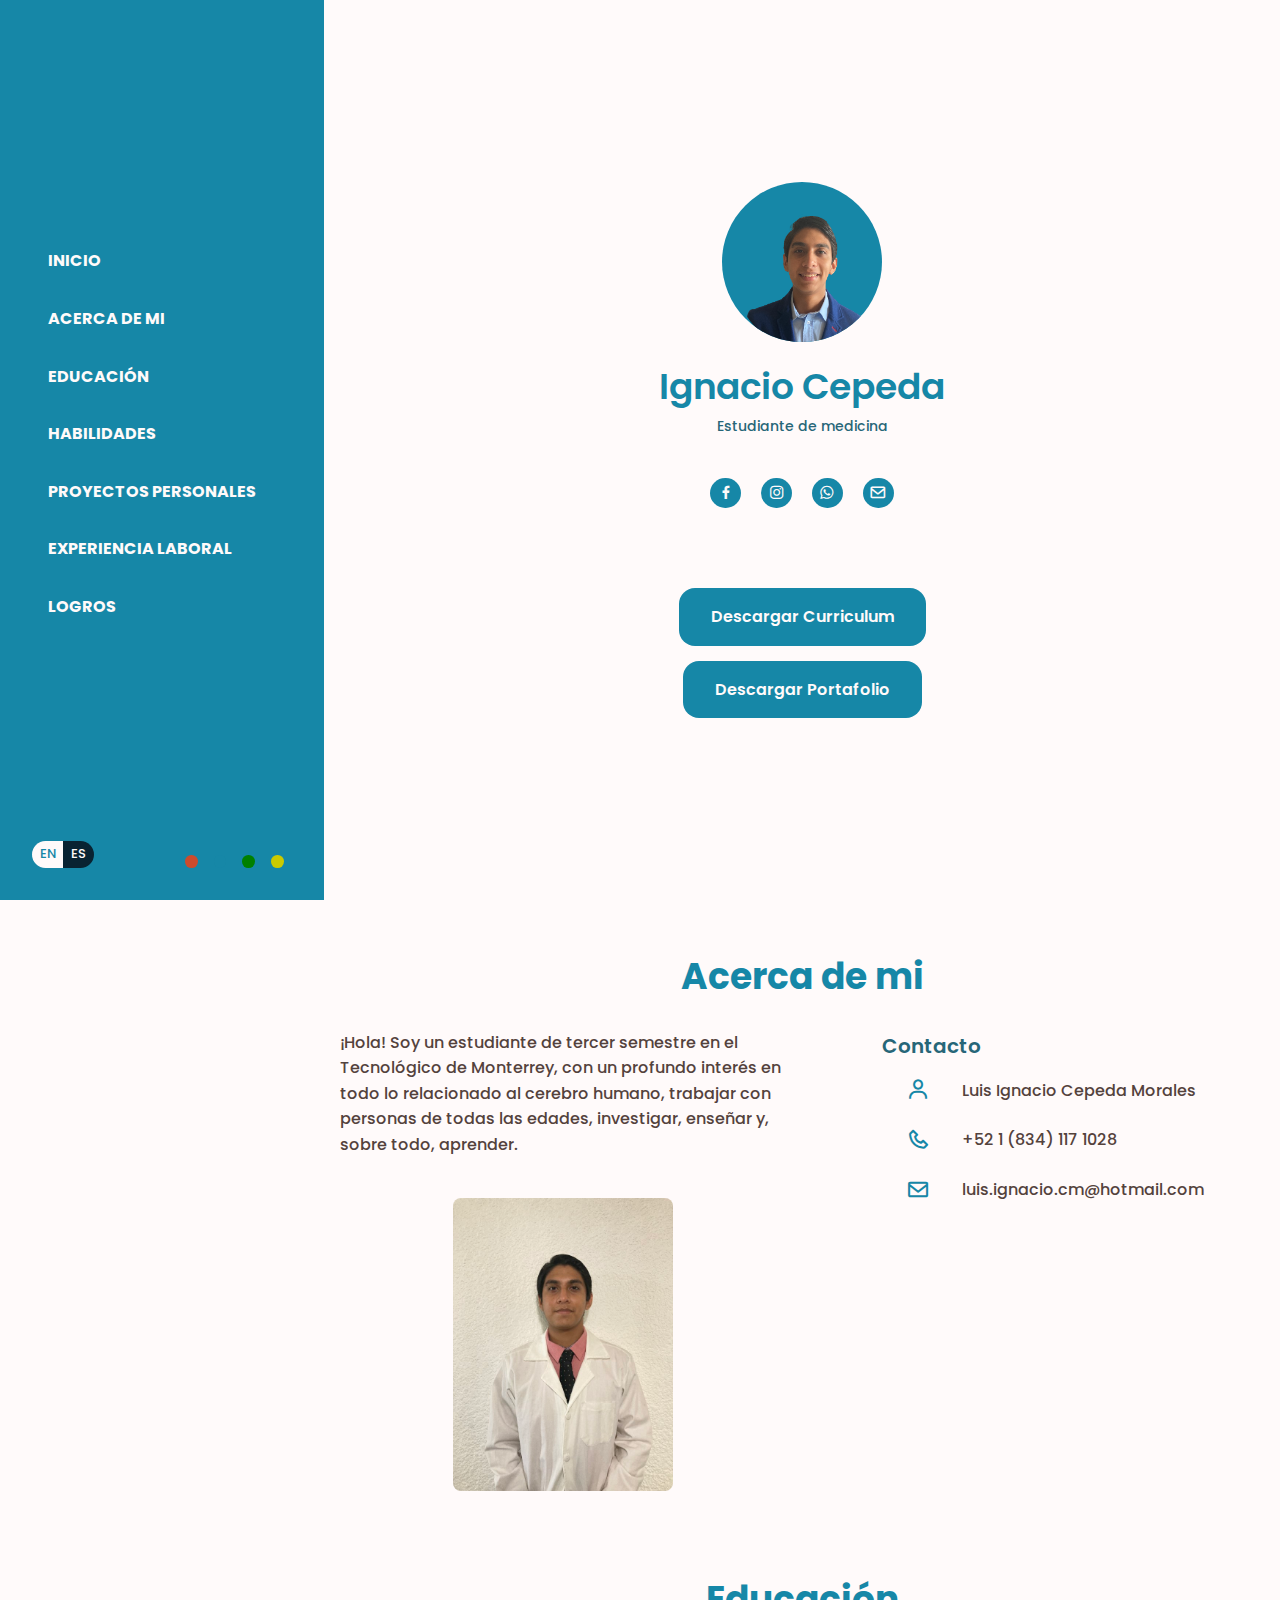
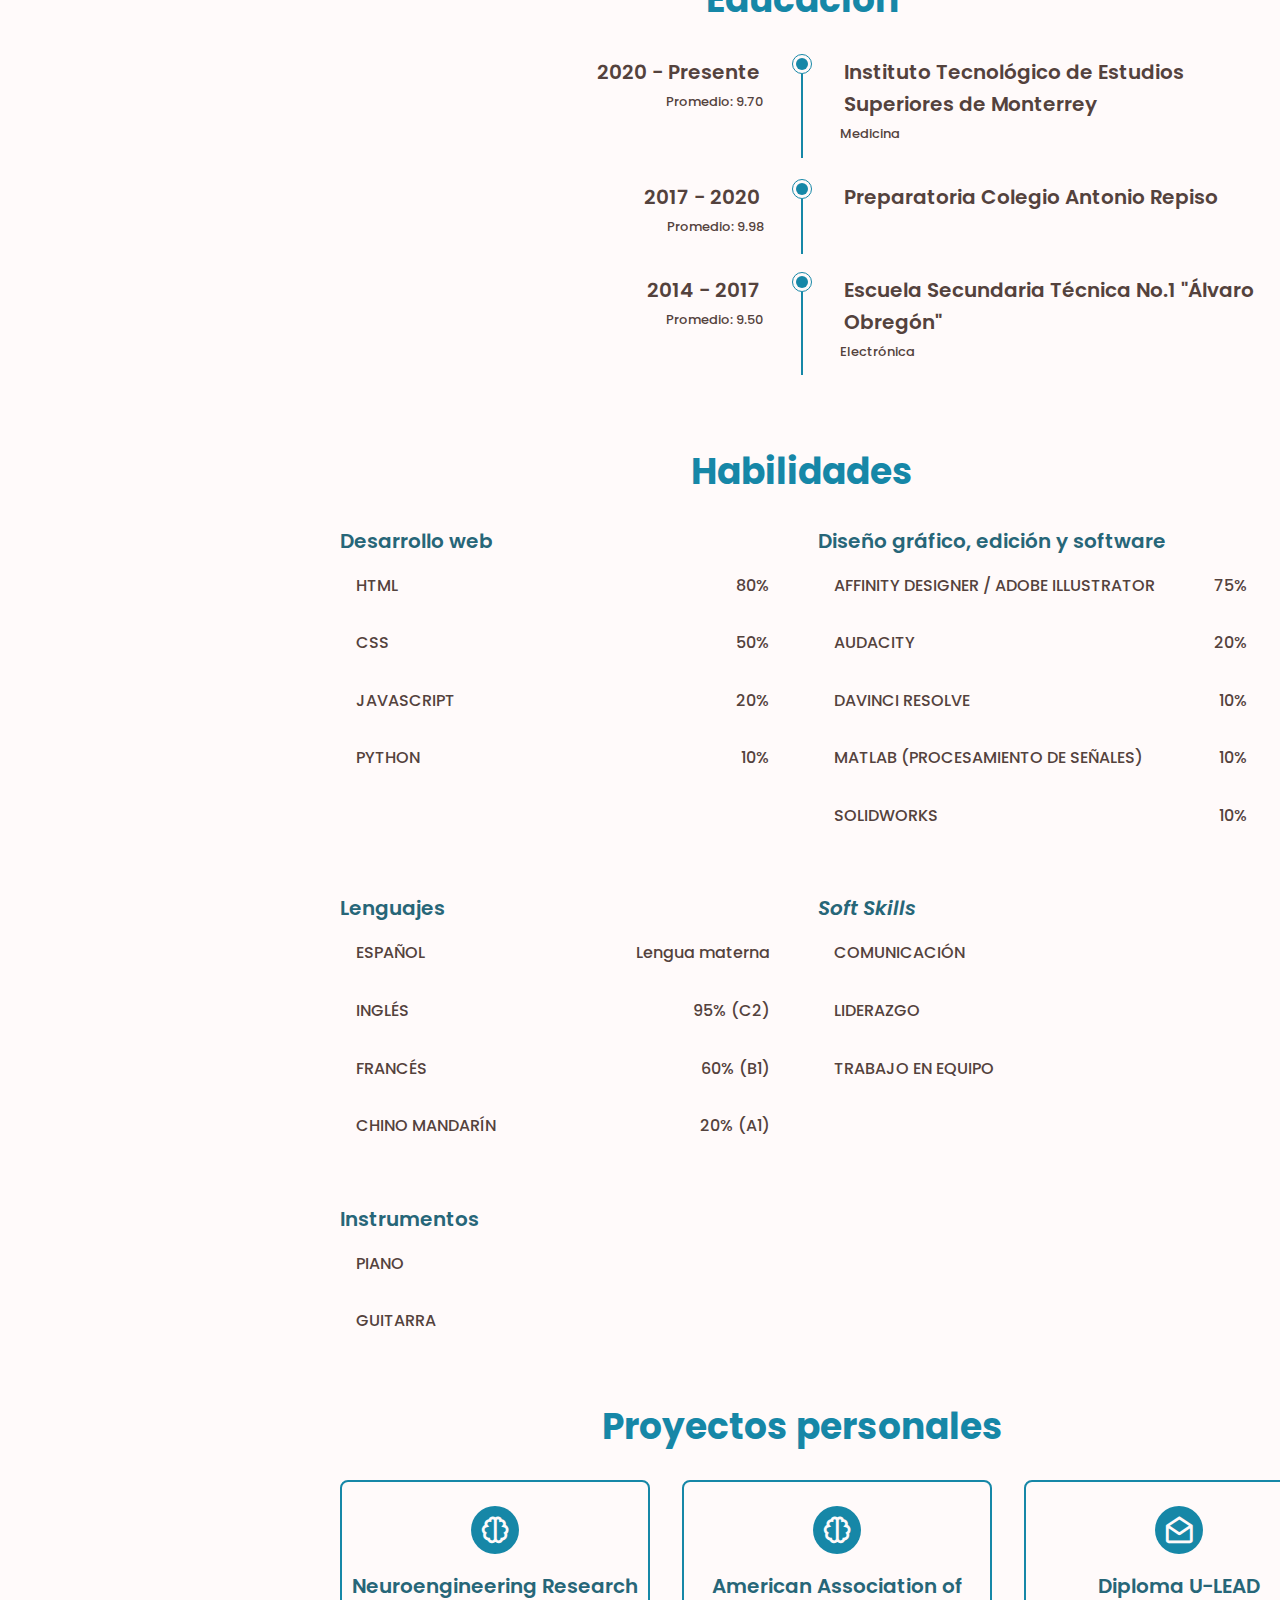
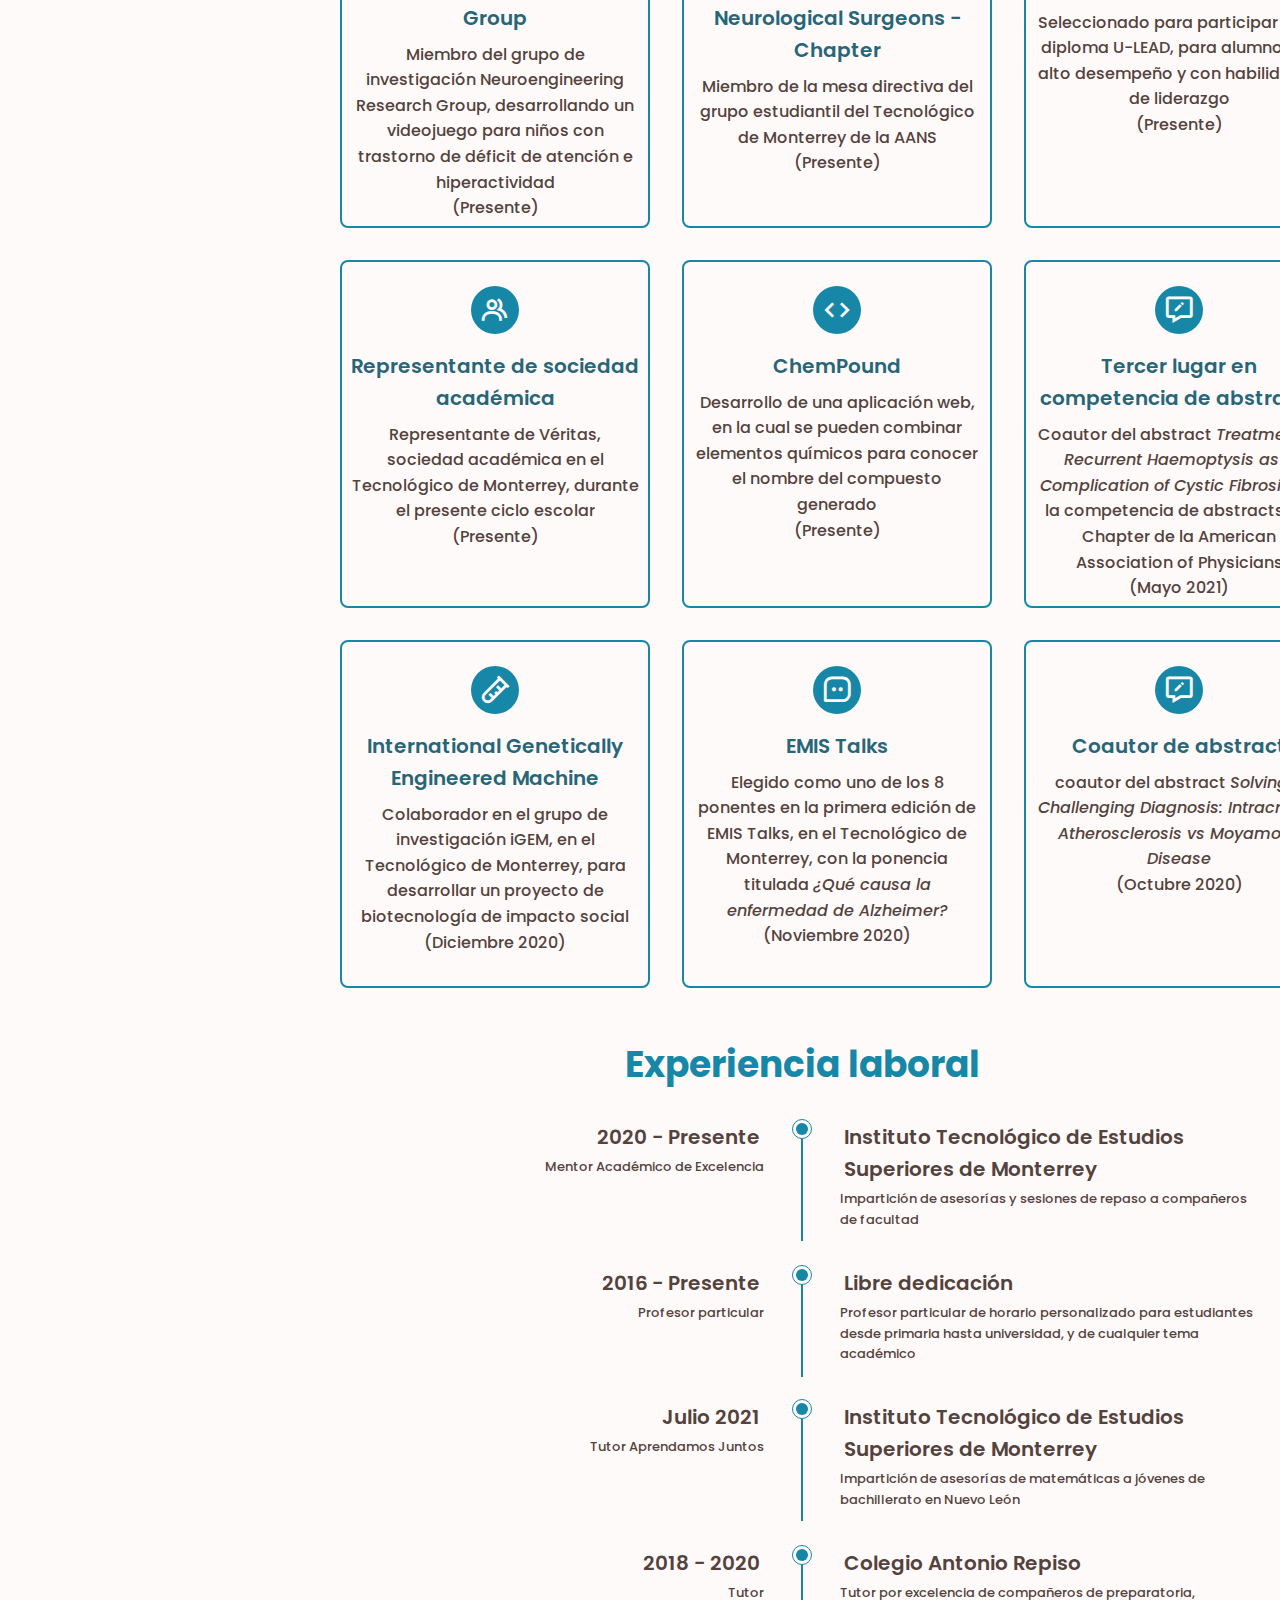
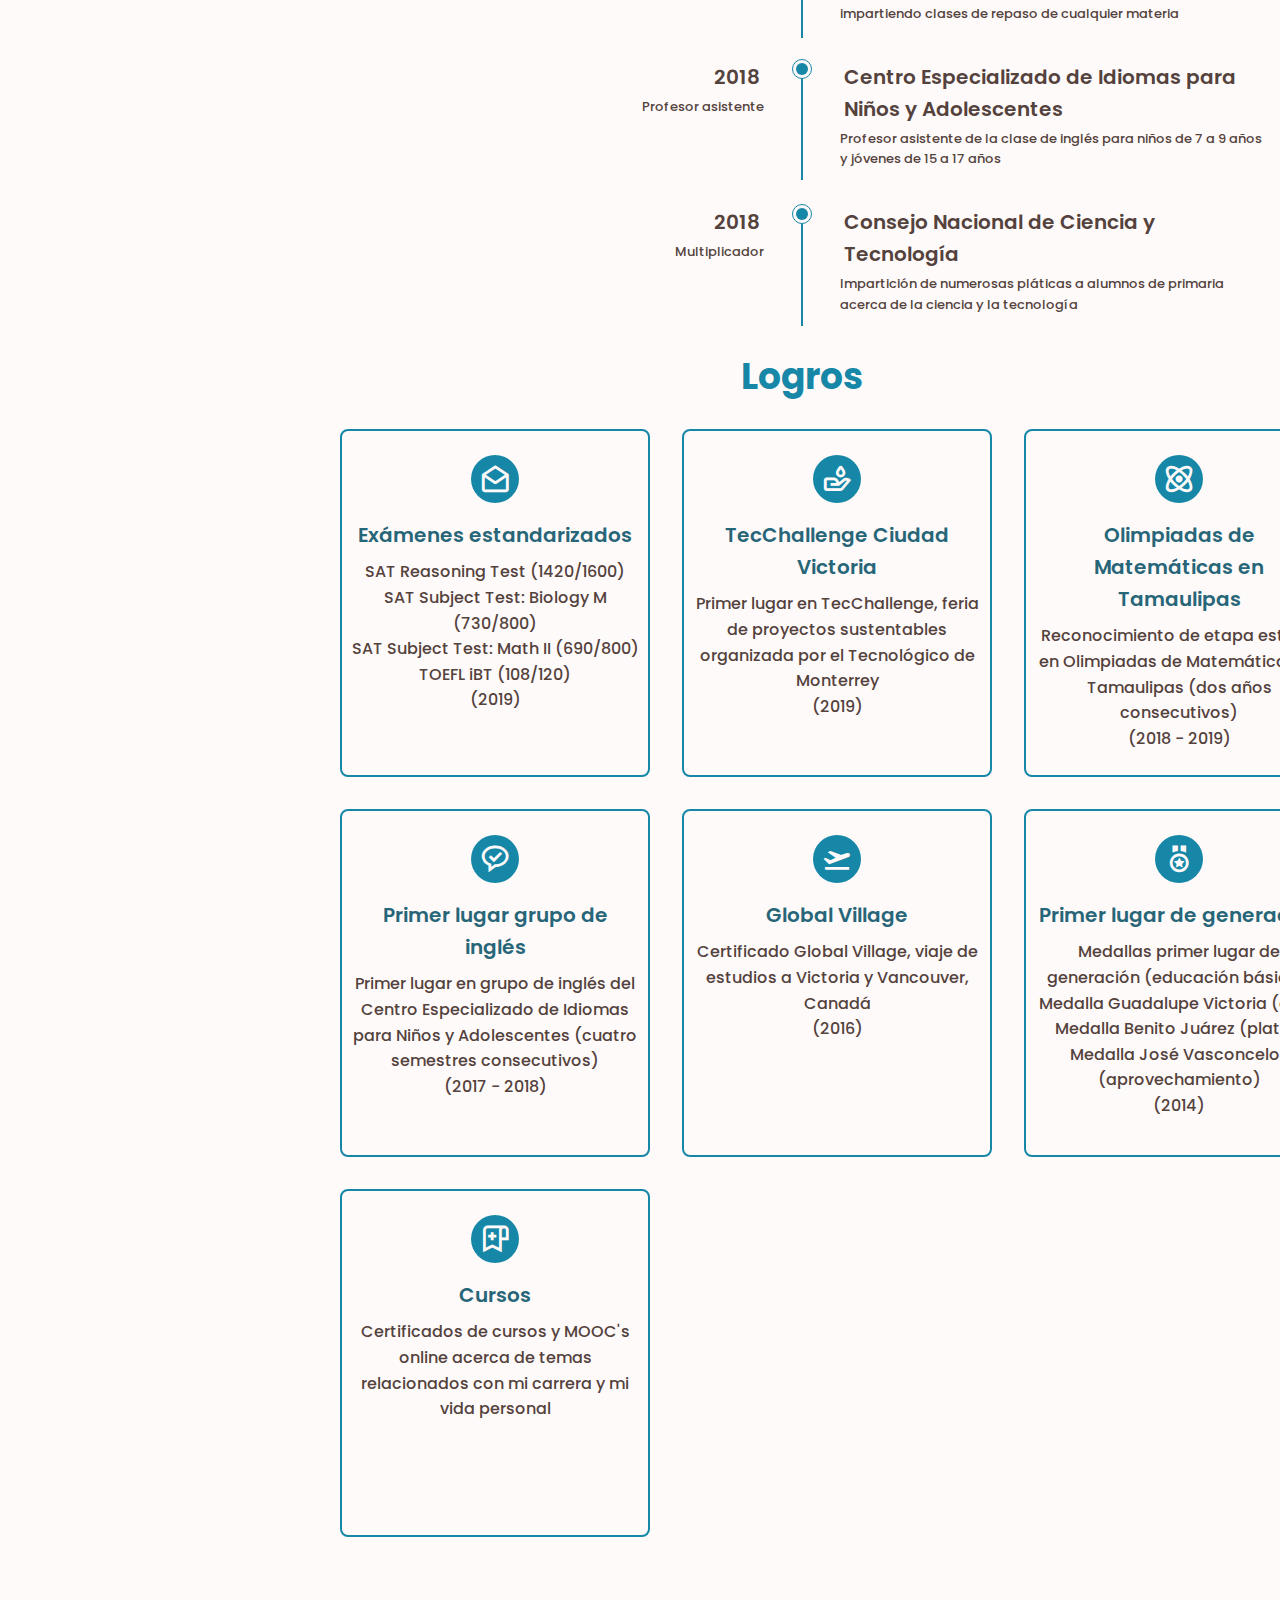
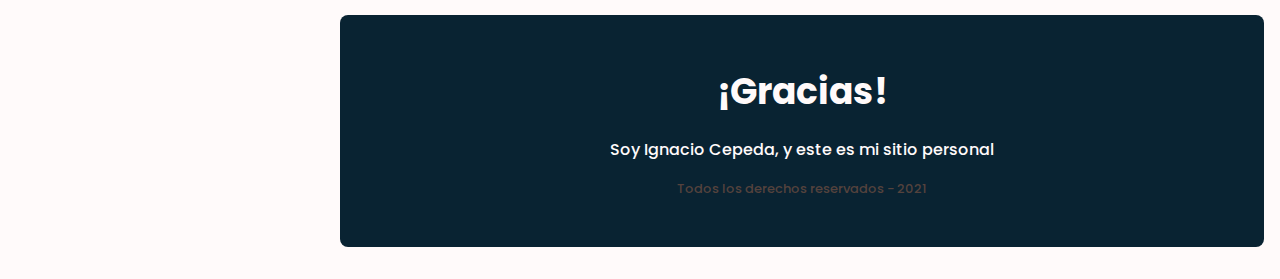
==== index.html @ 00e25885 "Add English Curriculum" ====
<!DOCTYPE html>
<html lang="es">
    <head>
        <meta charset="UTF-8">
        <title>Ignacio Cepeda</title>
        <meta name="viewport" content="width=device-width, initial-scale=1">
        <link rel="stylesheet" type="text/css" href="css/styles.css">
        <link rel="stylesheet" type="text/css" href="https://unpkg.com/boxicons@2.0.7/css/boxicons.min.css">
        <link rel="icon" href="assets/favicon.ico">
        <script>
            alert("Puede hacer click en cada idioma en la sección Lenguajes o en cada recuadro de las secciones " +
                "Proyectos Personales y Logros para ver imágenes o documentos relacionados.");
        </script>
    </head>
    <body>
        <header class="l-header">
            <nav class="barra bd_grid">
                <div class="abrir_barra" id="abrir_barra">
                    <i class='bx bx-menu-alt-left'></i>
                </div>
                <div>
                    <a href="#" class="logo_barra">Ignacio Cepeda</a>
                </div>
                <div class="menu_barra" id="menu_barra">
                    <div class="cerrar_barra" id="cerrar_barra">
                        <i class='bx bx-x'></i>
                    </div>
                    <ul class="lista_barra">
                        <li class="item_barra"><a href="#inicio" class="link_barra activo">INICIO</a></li>
                        <li class="item_barra"><a href="#acerca_de" class="link_barra activo">ACERCA DE MI</a></li>
                        <li class="item_barra"><a href="#educacion" class="link_barra activo">EDUCACIÓN</a></li>
                        <li class="item_barra"><a href="#habilidades" class="link_barra activo">HABILIDADES</a></li>
                        <li class="item_barra"><a href="#proyectos" class="link_barra activo">PROYECTOS PERSONALES</a></li>
                        <li class="item_barra"><a href="#experiencia_laboral" class="link_barra activo">EXPERIENCIA LABORAL</a></li>
                        <li class="item_barra"><a href="#logros" class="link_barra activo">LOGROS</a></li>
                    </ul>
                    <div class="idiomas">
                        <a href="english.html" class="logo_barra_ingles">EN</a><a href="#" class="logo_barra_espagnol idioma_activo">ES</a>
                    </div>
                    <div class="colores">
                        <button class="cambio" id="color_orange"></button>
                        <button class="cambio" id="color_blue"></button>
                        <button class="cambio" id="color_green"></button>
                        <button class="cambio" id="color_yellow"></button>
                    </div>
                </div>
            </nav>
        </header>
        <main class="l-main">
            <section class="inicio" id="inicio">
                <div class="contenedor_inicio bd_grid">
                    <div class="datos_inicio">
                        <div class="imagen_inicio">
                            <img src="assets/me4.png" alt="ignacio-image">
                        </div>
                        <h1 class="titulo_inicio">Ignacio Cepeda</h1>
                        <span class="estudiante_inicio">Estudiante de medicina</span>
                        <div class="redes_sociales">
                            <a href="https://www.facebook.com/LuisIgnacio02" target="_blank" class="link_red_social"><i
                                    class="bx bxl-facebook"></i></a>
                            <a href="https://www.instagram.com/luisignacm/" target="_blank" class="link_red_social"><i
                                    class='bx bxl-instagram'></i></a>
                            <a href="https://wa.me/528341171028?text=Hola,+Ignacio" target="_blank"
                               class="link_red_social"><i class='bx bxl-whatsapp'></i></a>
                            <a href="mailto:luis.ignacio.cm@hotmail.com?Subject=Hola,+Ignacio" target="_blank"
                               class="link_red_social"><i class='bx bx-envelope'></i></a>
                        </div>
                        <a href="CURRICULUM%20VITAE%202021-Q3.pdf" target="_blank" class="boton boton_descargar">Descargar
                            Curriculum</a>
                        <a href="Portafolio.pdf" target="_blank" class="boton boton_descargar portafolio">Descargar
                            Portafolio</a>
                    </div>
                </div>
            </section>
            <section class="acerca_de section" id="acerca_de">
                <h2 class="titulo_seccion">Acerca de mi</h2>
                <div class="contenedor_acerca_de bd_grid">
                    <div class="datos_acerca_de">
                        <p class="descripcion">
                            ¡Hola! Soy un estudiante de tercer semestre en el Tecnológico de Monterrey, con un profundo
                            interés en todo lo
                            relacionado al cerebro humano, trabajar con personas de todas las edades, investigar,
                            enseñar y,
                            sobre todo, aprender.
                        </p>
                        <img src="assets/Yo.jpeg" class="imagen_acerca_de" alt="ignacio-image"></div>
                    <div class="contacto">
                        <h3 class="contacto_titulo">Contacto</h3>
                        <div class="contacto_datos">
                            <i class="bx bx-user contacto_icono"></i>
                            <span>Luis Ignacio Cepeda Morales</span>
                        </div>
                        <div class="contacto_datos">
                            <i class="bx bx-phone contacto_icono"></i>
                            <span>+52 1 (834) 117 1028</span>
                        </div>
                        <div class="contacto_datos">
                            <i class="bx bx-envelope contacto_icono"></i>
                            <span>luis.ignacio.cm@hotmail.com</span>
                        </div>
                    </div>
                </div>
            </section>
            <section class="educacion section" id="educacion">
                <h2 class="titulo_seccion">Educación</h2>
                <div class="contenedor_educacion bd_grid">
                    <div class="contenido_educacion">
                        <div>
                            <h3 class="agno">2020 - Presente</h3>
                            <span class="promedio">Promedio: 9.70</span>
                        </div>
                        <div class="tiempo_educacion">
                            <span class="circulo_educacion"></span>
                            <span class="linea_educacion"></span>
                        </div>
                        <div>
                            <h3 class="universidad">Instituto Tecnológico de Estudios Superiores de Monterrey</h3>
                            <span class="especialidad">Medicina</span>
                        </div>
                    </div>
                    <div class="contenido_educacion">
                        <div>
                            <h3 class="agno">2017 - 2020</h3>
                            <span class="promedio">Promedio: 9.98</span>
                        </div>
                        <div class="tiempo_educacion">
                            <span class="circulo_educacion"></span>
                            <span class="linea_educacion"></span>
                        </div>
                        <div>
                            <h3 class="universidad">Preparatoria Colegio Antonio Repiso</h3>
                        </div>
                    </div>
                    <div class="contenido_educacion">
                        <div>
                            <h3 class="agno">2014 - 2017</h3>
                            <span class="promedio">Promedio: 9.50</span>
                        </div>
                        <div class="tiempo_educacion">
                            <span class="circulo_educacion"></span>
                            <span class="linea_educacion"></span>
                        </div>
                        <div>
                            <h3 class="universidad">Escuela Secundaria Técnica No.1 "Álvaro Obregón"</h3>
                            <span class="especialidad">Electrónica</span>
                        </div>
                    </div>
                </div>
            </section>
            <section class="habilidades section" id="habilidades">
                <h2 class="titulo_seccion">Habilidades</h2>
                <div class="contenedor_habilidades bd_grid">
                    <div class="contenido_habilidades">
                        <h3 class="subtitulo_habilidades">Desarrollo web</h3>
                        <div class="datos_habilidades">
                            <span class="nombre_habilidad">HTML</span>
                            <span class="numero_habilidad">80%</span>
                            <span class="barra_habilidad" id="barra_html"></span>
                        </div>
                        <div class="datos_habilidades">
                            <span class="nombre_habilidad">CSS</span>
                            <span class="numero_habilidad">50%</span>
                            <span class="barra_habilidad" id="barra_css"></span>
                        </div>
                        <div class="datos_habilidades">
                            <span class="nombre_habilidad">JavaScript</span>
                            <span class="numero_habilidad">20%</span>
                            <span class="barra_habilidad" id="barra_js"></span>
                        </div>
                        <div class="datos_habilidades">
                            <span class="nombre_habilidad">Python</span>
                            <span class="numero_habilidad">10%</span>
                            <span class="barra_habilidad" id="barra_py"></span>
                        </div>
                    </div>
                    <div class="contenido_habilidades">
                        <h3 class="subtitulo_habilidades">Diseño gráfico, edición y software</h3>
                        <div class="datos_habilidades">
                            <span class="nombre_habilidad">Affinity Designer / Adobe Illustrator</span>
                            <span class="numero_habilidad">75%</span>
                            <span class="barra_habilidad" id="barra_illustrator"></span>
                        </div>
                        <div class="datos_habilidades">
                            <span class="nombre_habilidad">Audacity</span>
                            <span class="numero_habilidad">20%</span>
                            <span class="barra_habilidad" id="barra_audacity"></span>
                        </div>
                        <div class="datos_habilidades">
                            <span class="nombre_habilidad">DaVinci Resolve</span>
                            <span class="numero_habilidad">10%</span>
                            <span class="barra_habilidad" id="barra_resolve"></span>
                        </div>
                        <div class="datos_habilidades">
                            <span class="nombre_habilidad">MATLAB (procesamiento de señales)</span>
                            <span class="numero_habilidad">10%</span>
                            <span class="barra_habilidad" id="barra_mat"></span>
                        </div>
                        <div class="datos_habilidades">
                            <span class="nombre_habilidad">Solidworks</span>
                            <span class="numero_habilidad">10%</span>
                            <span class="barra_habilidad" id="barra_solid"></span>
                        </div>
                    </div>
                    <div class="contenido_habilidades">
                        <h3 class="subtitulo_habilidades">Lenguajes</h3>
                        <div class="datos_habilidades">
                            <span class="nombre_habilidad">Español</span>
                            <span class="numero_habilidad">Lengua materna</span>
                            <span class="barra_habilidad" id="barra_español"></span>
                        </div>
                        <div class="datos_habilidades">
                            <a href="assets/Scores.pdf" target="_blank"><span class="nombre_habilidad">Inglés</span></a>
                                <span class="numero_habilidad">95% (C2)</span>
                                <span class="barra_habilidad" id="barra_ingles"></span>
                        </div>
                        <div class="datos_habilidades">
                            <a href="assets/French.pdf" target="_blank"><span class="nombre_habilidad">Francés</span></a>
                            <span class="numero_habilidad">60% (B1)</span>
                            <span class="barra_habilidad" id="barra_frances"></span>
                        </div>
                        <div class="datos_habilidades">
                            <span class="nombre_habilidad">Chino mandarín</span>
                            <span class="numero_habilidad">20% (A1)</span>
                            <span class="barra_habilidad" id="barra_chino"></span>
                        </div>
                    </div>
                    <div class="contenido_habilidades">
                        <h3 class="subtitulo_habilidades"><em>Soft Skills</em></h3>
                        <div class="datos_habilidades">
                            <span class="nombre_habilidad">Comunicación</span>
                        </div>
                        <div class="datos_habilidades">
                            <span class="nombre_habilidad">Liderazgo</span>
                        </div>
                        <div class="datos_habilidades">
                            <span class="nombre_habilidad">Trabajo en equipo</span>
                        </div>
                    </div>
                    <div class="contenido_habilidades">
                        <h3 class="subtitulo_habilidades">Instrumentos</h3>
                        <div class="datos_habilidades">
                            <span class="nombre_habilidad">Piano</span>
                        </div>
                        <div class="datos_habilidades">
                            <span class="nombre_habilidad">Guitarra</span>
                        </div>
                    </div>
                </div>
            </section>
            <section class="proyectos" id="proyectos">
                <h2 class="titulo_seccion">Proyectos personales</h2>
                <div class="contenedor_proyectos bd_grid">
                    <div class="contenido_proyectos">
                        <a href="https://neuroinge.wordpress.com/miembros/" target="_blank">
                            <i class="bx bx-brain icono_proyectos"></i>
                            <h3 class="titulo_proyectos">Neuroengineering Research Group</h3>
                            <p class="descripcion_proyectos">
                                Miembro del grupo de investigación Neuroengineering Research
                                Group, desarrollando un videojuego para niños con trastorno
                                de déficit de atención e hiperactividad <br>(Presente)
                            </p>
                        </a>
                    </div>
                    <div class="contenido_proyectos">
                        <a href="https://instagram.com/aanstec" target="_blank">
                            <i class="bx bx-brain icono_proyectos"></i>
                            <h3 class="titulo_proyectos">American Association of Neurological Surgeons - Chapter</h3>
                            <p class="descripcion_proyectos">
                                Miembro de la mesa directiva del grupo estudiantil del Tecnológico de Monterrey de la
                                AANS <br>(Presente)
                            </p>
                        </a>
                    </div>
                    <div class="contenido_proyectos">
                        <a href="assets/ULEAD.png" target="_blank">
                            <i class="bx bx-envelope-open icono_proyectos"></i>
                            <h3 class="titulo_proyectos">Diploma U-LEAD</h3>
                            <p class="descripcion_proyectos">
                                Seleccionado para participar en el diploma U-LEAD, para alumnos
                                de alto
                                desempeño y con habilidades de liderazgo <br>(Presente)
                            </p>
                        </a>
                    </div>
                    <div class="contenido_proyectos">
                        <i class="bx bx-group icono_proyectos"></i>
                        <h3 class="titulo_proyectos">Representante de sociedad académica</h3>
                        <p class="descripcion_proyectos">
                            Representante de Véritas, sociedad académica en el Tecnológico
                            de
                            Monterrey, durante el presente ciclo escolar <br>(Presente)
                        </p>
                    </div>
                    <div class="contenido_proyectos">
                        <i class="bx bx-code icono_proyectos"></i>
                        <h3 class="titulo_proyectos">ChemPound</h3>
                        <p class="descripcion_proyectos">
                            Desarrollo de una aplicación web, en la cual se pueden combinar
                            elementos químicos para conocer el nombre del compuesto generado <br>(Presente)
                        </p>
                    </div>
                    <div class="contenido_proyectos">
                        <a href="assets/ACP.pdf" target="_blank">
                            <i class="bx bx-message-edit icono_proyectos"></i>
                            <h3 class="titulo_proyectos">Tercer lugar en competencia de abstracts</h3>
                            <p class="descripcion_proyectos">
                                Coautor del abstract <em>Treatment of Recurrent Haemoptysis as a Complication of Cystic
                                Fibrosis</em>, en la competencia de abstracts del
                                Chapter de la American Association of Physicians
                                <br>(Mayo 2021)
                            </p>
                        </a>
                    </div>
                    <div class="contenido_proyectos">
                        <a href="https://open.spotify.com/episode/3LlJ29uV9oakrm0CAbgaK0?si=y4XoBjLfSESO9Jmq3WnVIg&dl_branch=1"
                           target="_blank">
                            <i class="bx bx-test-tube icono_proyectos"></i>
                            <h3 class="titulo_proyectos">International Genetically Engineered Machine</h3>
                            <p class="descripcion_proyectos">
                                Colaborador en el grupo de investigación iGEM, en el
                                Tecnológico de
                                Monterrey, para desarrollar un proyecto de biotecnología de impacto social <br>(Diciembre
                                2020)
                            </p>
                        </a>
                    </div>
                    <div class="contenido_proyectos">
                        <a href="https://drive.google.com/file/d/1RFYZqSRfSDBlSwV_IVz37yn0cPWnxNsT/view?usp=sharing" target="_blank">
                            <i class="bx bx-message-square-dots icono_proyectos"></i>
                            <h3 class="titulo_proyectos">EMIS Talks</h3>
                            <p class="descripcion_proyectos">
                                Elegido como uno de los 8 ponentes en la primera edición de
                                EMIS Talks, en el Tecnológico de Monterrey, con la ponencia titulada <em>¿Qué causa la enfermedad de
                                Alzheimer?</em>
                                <br>(Noviembre 2020)
                            </p>
                        </a>
                    </div>
                    <div class="contenido_proyectos">
                        <i class="bx bx-message-edit icono_proyectos"></i>
                        <h3 class="titulo_proyectos">Coautor de abstract</h3>
                        <p class="descripcion_proyectos">
                            coautor del abstract <em>Solving a
                            Challenging
                            Diagnosis: Intracranial Atherosclerosis vs Moyamoya Disease</em> <br>(Octubre 2020)
                        </p>
                    </div>
                </div>
            </section>
            <section class="educacion section" id="experiencia_laboral">
                <h2 class="titulo_seccion">Experiencia laboral</h2>
                <div class="contenedor_educacion bd_grid">
                    <div class="contenido_educacion">
                        <div>
                            <h3 class="agno">2020 - Presente</h3>
                            <span class="promedio">Mentor Académico de Excelencia</span>
                        </div>
                        <div class="tiempo_educacion">
                            <span class="circulo_educacion"></span>
                            <span class="linea_educacion"></span>
                        </div>
                        <div>
                            <h3 class="universidad">Instituto Tecnológico de Estudios Superiores de Monterrey</h3>
                            <span class="especialidad">Impartición de asesorías y sesiones de repaso a compañeros de facultad</span>
                        </div>
                    </div>
                    <div class="contenido_educacion">
                        <div>
                            <h3 class="agno">2016 - Presente</h3>
                            <span class="promedio">Profesor particular</span>
                        </div>
                        <div class="tiempo_educacion">
                            <span class="circulo_educacion"></span>
                            <span class="linea_educacion"></span>
                        </div>
                        <div>
                            <h3 class="universidad">Libre dedicación</h3>
                            <span class="especialidad">Profesor particular de horario personalizado para estudiantes desde primaria hasta universidad, y de cualquier tema académico</span>
                        </div>
                    </div>
                    <div class="contenido_educacion">
                        <div>
                            <h3 class="agno">Julio 2021</h3>
                            <span class="promedio">Tutor Aprendamos Juntos</span>
                        </div>
                        <div class="tiempo_educacion">
                            <span class="circulo_educacion"></span>
                            <span class="linea_educacion"></span>
                        </div>
                        <div>
                            <h3 class="universidad">Instituto Tecnológico de Estudios Superiores de Monterrey</h3>
                            <span class="especialidad">Impartición de asesorías de matemáticas a jóvenes de bachillerato en Nuevo León</span>
                        </div>
                    </div>
                    <div class="contenido_educacion">
                        <div>
                            <h3 class="agno">2018 - 2020</h3>
                            <span class="promedio">Tutor</span>
                        </div>
                        <div class="tiempo_educacion">
                            <span class="circulo_educacion"></span>
                            <span class="linea_educacion"></span>
                        </div>
                        <div>
                            <h3 class="universidad">Colegio Antonio Repiso</h3>
                            <span class="especialidad">Tutor por excelencia de compañeros de preparatoria, impartiendo clases de repaso de cualquier materia</span>
                        </div>
                    </div>
                    <div class="contenido_educacion">
                        <div>
                            <h3 class="agno">2018</h3>
                            <span class="promedio">Profesor asistente</span>
                        </div>
                        <div class="tiempo_educacion">
                            <span class="circulo_educacion"></span>
                            <span class="linea_educacion"></span>
                        </div>
                        <div>
                            <h3 class="universidad">Centro Especializado de Idiomas para Niños y
                                Adolescentes</h3>
                            <span class="especialidad">Profesor asistente de la clase de inglés para niños de 7 a 9 años y jóvenes de 15 a 17 años</span>
                        </div>
                    </div>
                    <div class="contenido_educacion">
                        <div>
                            <h3 class="agno">2018</h3>
                            <span class="promedio">Multiplicador</span>
                        </div>
                        <div class="tiempo_educacion">
                            <span class="circulo_educacion"></span>
                            <span class="linea_educacion"></span>
                        </div>
                        <div>
                            <h3 class="universidad">Consejo Nacional de Ciencia y Tecnología</h3>
                            <span class="especialidad">Impartición de numerosas pláticas a alumnos de primaria acerca de la ciencia y la tecnología</span>
                        </div>
                    </div>
                </div>
            </section>
            <section class="proyectos" id="logros">
                <h2 class="titulo_seccion">Logros</h2>
                <div class="contenedor_proyectos bd_grid">
                    <div class="contenido_proyectos">
                        <a href="assets/Scores.pdf" target="_blank">
                            <i class="bx bx-envelope-open icono_proyectos"></i>
                            <h3 class="titulo_proyectos">Exámenes estandarizados</h3>
                            <p class="descripcion_proyectos">
                                SAT Reasoning Test (1420/1600) <br>
                                SAT Subject Test: Biology M (730/800) <br>
                                SAT Subject Test: Math II (690/800) <br>
                                TOEFL iBT (108/120) <br>(2019)
                            </p>
                        </a>
                    </div>
                    <div class="contenido_proyectos">
                        <a href="assets/TecChallenge.jpg" target="_blank">
                            <i class="bx bx-donate-blood icono_proyectos"></i>
                            <h3 class="titulo_proyectos">TecChallenge Ciudad Victoria</h3>
                            <p class="descripcion_proyectos">
                                Primer lugar en TecChallenge, feria de
                                proyectos sustentables organizada por el Tecnológico de Monterrey <br>(2019)
                            </p>
                        </a>
                    </div>
                    <div class="contenido_proyectos">
                        <a href="assets/Olimpiadas.jpg" target="_blank">
                            <i class="bx bx-atom icono_proyectos"></i>
                            <h3 class="titulo_proyectos">Olimpiadas de Matemáticas en Tamaulipas</h3>
                            <p class="descripcion_proyectos">
                                Reconocimiento de etapa estatal en Olimpiadas de
                                Matemáticas en Tamaulipas (dos años consecutivos) <br>(2018 - 2019)
                            </p>
                        </a>
                    </div>
                    <div class="contenido_proyectos">
                        <a href="assets/CEINA.jpg" target="_blank">
                            <i class="bx bx-message-rounded-check icono_proyectos"></i>
                            <h3 class="titulo_proyectos">Primer lugar grupo de inglés</h3>
                            <p class="descripcion_proyectos">
                                Primer lugar en grupo de inglés del Centro Especializado de
                                Idiomas para Niños y Adolescentes (cuatro semestres consecutivos) <br>(2017 - 2018)
                            </p>
                        </a>
                    </div>
                    <div class="contenido_proyectos">
                        <a href="assets/GlobalVillage.jpg" target="_blank">
                            <i class="bx bxs-plane-take-off icono_proyectos"></i>
                            <h3 class="titulo_proyectos">Global Village</h3>
                            <p class="descripcion_proyectos">
                                Certificado Global Village, viaje de estudios a Victoria y
                                Vancouver, Canadá <br>(2016)
                            </p>
                        </a>
                    </div>
                    <div class="contenido_proyectos">
                        <a href="assets/Medallas.jpg" target="_blank">
                            <i class="bx bx-medal icono_proyectos"></i>
                            <h3 class="titulo_proyectos">Primer lugar de generación</h3>
                            <p class="descripcion_proyectos">
                                Medallas primer lugar de generación (educación básica):
                                Medalla Guadalupe Victoria (oro),
                                Medalla Benito Juárez (plata),
                                Medalla José Vasconcelos (aprovechamiento) <br>(2014)
                            </p>
                        </a>
                    </div>
                    <div class="contenido_proyectos">
                        <a href="assets/Cursos.pdf" target="_blank">
                            <i class="bx bx-bookmark-alt-plus icono_proyectos"></i>
                            <h3 class="titulo_proyectos">Cursos</h3>
                            <p class="descripcion_proyectos">
                                Certificados de cursos y MOOC's online acerca de temas relacionados con mi carrera
                                y mi vida personal
                            </p>
                        </a>
                    </div>
                </div>
            </section>
        </main>
        <footer class="pie section">
            <div class="contenedor_pie bd_grid">
                <h1 class="titulo_pie">¡Gracias!</h1>
                <p class="descripcion_pie">Soy Ignacio Cepeda, y este es mi sitio personal</p>
                <p class="derechos">Todos los derechos reservados - 2021</p>
            </div>
        </footer>
        <script src="js/main.js" defer></script>
    </body>
</html>
---- css/styles.css ----
@import url('https://fonts.googleapis.com/css2?family=Poppins:wght@500;600;700&display=swap');
@import url('https://fonts.googleapis.com/css2?family=Ubuntu:wght@400;500;700&display=swap');

:root {
    --header_height: 3rem;
    --navigation_width: 324px;

    --light_font: 400;
    --medium_font: 500;
    --semibold_font: 600;
    --bold_font: 700;

    --first_color: #1687a7;
    --first_color_dark: #276678;
    --first_color_darker: #092332;
    --text_color: #54423D;
    --first_color_light: #FFFAFA;
    --first_color_lighter: #FFFAFA;

    --primary_font: "Poppins", "Ubuntu", "Helvetica", sans-serif;
    --h1_size: 1.5rem;
    --h2_size: 1.25rem;
    --h3_size: 1rem;
    --normal_size: .938rem;
    --small_size: .813rem;
    --smaller_size: .75rem;

    --margin_1: .5rem;
    --margin_2: 1rem;
    --margin_3: 1.5rem;
    --margin_4: 2rem;
    --margin_5: 2.5rem;
    --margin_6: 5.5rem;

    --z: 100;
    /* cubic-bezier(0.18, 0.62, 0.9, 1.01) */
    --curve: cubic-bezier(0.01, 1.1, 0.99, 0.96);
}

@media screen and (min-width: 768px) {
    :root {
        --h1_size: 2.25rem;
        --h2_size: 1.5rem;
        --h3_size: 1.25rem;
        --normal_size: 1rem;
        --small_size: .875rem;
        --smaller_size: .813rem;
    }
}

*, ::before, ::after {
    box-sizing: border-box;
}

html {
    scroll-behavior: smooth;
}

body {
    background-color: var(--first_color_lighter);
    color: var(--text_color);
    font-family: var(--primary_font);
    font-size: var(--normal_size);
    font-weight: var(--medium_font);
    line-height: 1.6;
    margin: var(--header_height) 0 0 0;
}

h1, h2, h3, p {
    margin: 0;
}

h3 {
    font-weight: var(--semibold_font);
}

ul {
    list-style: none;
    margin: 0;
    padding: 0;
}

a {
    color: var(--text_color);
    text-decoration: none;
    transition: 500ms;
}

img {
    display: block;
    height: auto;
    max-width: 100%;
}

::-webkit-scrollbar {
    width: 9px;
}

::-webkit-scrollbar-thumb {
    background: var(--first_color);
    border-radius: 10px;
    border-right: 3px solid var(--first_color_lighter);
}

::-webkit-scrollbar-thumb:hover {
    background: var(--first_color_dark);
}

.section {
    padding: 4rem 0 2rem;
}

.titulo_seccion {
    color: var(--first_color);
    font-size: var(--h1_size);
    margin-bottom: var(--margin_3);
    text-align: center;
}

.subtitulo_seccion {
    color: var(--first_color_darker);
    display: block;
    font-size: var(--small_size);
    font-weight: var(--bold_font);
    margin-bottom: .25rem;
    text-align: center;
}

.bd_grid {
    column-gap: 2rem;
    display: grid;
    grid-template-columns: 100%;
    margin-left: var(--margin_2);
    margin-right: var(--margin_2);
    max-width: 1024px;
    width: calc(100% - 2rem);
}

.l-header {
    background-color: var(--first_color_lighter);
    box-shadow: 0 2px 4px rgba(0, 0, 0, .1);
    left: 0;
    position: fixed;
    top: 0;
    width: 100%;
    z-index: var(--z);
}

.barra {
    align-items: center;
    display: flex;
    height: var(--header_height);
    justify-content: space-between;
}

.menu_barra {
    align-items: center;
    background-color: var(--first_color);
    display: flex;
    height: 100vh;
    left: -100%;
    padding: 3rem;
    position: fixed;
    top: 0;
    transition: 500ms;
    width: 90%;
}

.cerrar_barra {
    color: var(--first_color_dark);
    cursor: pointer;
    font-size: 2rem;
    position: absolute;
    right: 1rem;
    top: 1rem;
}

.idiomas {
    position: absolute;
    bottom: var(--margin_6);
    left: 10%;
    display: inline-block;
    cursor: pointer;
}

.logo_barra_ingles {
    background-color: var(--first_color_lighter);
    color: var(--first_color);
    font-size: var(--smaller_size);
    padding: 3px 8px;
    border-radius: 100px 0 0 100px;
    display: inline-block;
    width: 31px;
}

.logo_barra_espagnol {
    background-color: var(--first_color_lighter);
    color: var(--first_color);
    font-size: var(--smaller_size);
    padding: 3px 8px;
    border-radius: 0 100px 100px 0;
    display: inline-block;
    width: 31px;
}

.idioma_activo {
    background-color: var(--first_color_darker);
    color: var(--first_color_lighter);
}

#color_orange {
    background-color: #CC4B2C;
}

#color_blue {
    background-color: #1687A7;
}

#color_green {
    background-color: #008000;
}

#color_yellow {
    background-color: #CACA00;
}

.colores {
    display: inline-flex;
    position: absolute;
    bottom: var(--margin_6);
    right: 2rem;
}

.cambio {
    border-radius: 50%;
    display: inline-flex;
    font-size: 1.1rem;
    margin: 0 var(--margin_1);
    padding: .4rem;
    border: 0;
    cursor: pointer;
}

.item_barra {
    margin-bottom: var(--margin_4);
}

.link_barra {
    color: var(--first_color_lighter);
    font-size: 1rem;
    font-weight: var(--bold_font);
    transition: 300ms;
}

ul:hover li a.link_barra {
    opacity: .2;
    filter: blur(5px);
}

ul li a.link_barra:hover {
    opacity: 1;
    filter: blur(0);
}

.abrir_barra {
    color: var(--first_color_dark);
    cursor: pointer;
    font-size: 1.3rem;
}

.show {
    left: 0;
}

.active {
    color: var(--text_color)
}

.contenedor_inicio {
    align-items: center;
    height: calc(100vh - var(--header_height));
}

.datos_inicio {
    align-items: center;
    display: flex;
    flex-direction: column;
    height: max-content;
    text-align: center;
}

.imagen_inicio {
    background-color: var(--first_color);
    border-radius: 50%;
    height: 160px;
    margin-bottom: var(--margin_2);
    overflow: hidden;
    padding-left: .8rem;
    padding-top: 1.3rem;
    width: 160px;
}

.titulo_inicio {
    color: var(--first_color);
    font-size: var(--h1_size);
    font-weight: var(--semibold_font);
}

.estudiante_inicio {
    color: var(--first_color_dark);
    font-size: var(--small_size);
    margin-bottom: var(--margin_5);
}

.redes_sociales {
    margin-bottom: 5rem;
}

.link_red_social {
    background-color: var(--first_color);
    border-radius: 50%;
    color: var(--first_color_lighter);
    display: inline-flex;
    font-size: 1.1rem;
    margin: 0 var(--margin_1);
    padding: .4rem;
    transition: 300ms;
}

.link_red_social:hover {
    background-color: var(--first_color_dark);
}

.boton {
    display: inline-block;
    background-color: var(--first_color);
    color: var(--first_color_lighter);
    padding: 1rem 2rem;
    font-weight: var(--semibold_font);
    border-radius: 1rem;
    transition: 300ms;
}

.boton:hover {
    background-color: var(--first_color_dark);
}

.boton_light {
    background-color: var(--first_color_lighter);
    color: var(--first_color);
}

.boton_light:hover {
    color: var(--first_color_lighter);
}

.contenedor_acerca_de {
    row-gap: 2rem;
}

.datos_acerca_de {
    text-align: center;
}

.descripcion {
    margin-bottom: var(--margin_4);
}

.imagen_acerca_de {
    width: 150px;
    border-radius: .5rem;
    margin: 0 auto;
}

.contacto {
    margin-bottom: var(--margin_4);
}

.contacto_titulo {
    font-size: var(--h3_size);
    color: var(--first_color_dark);
    margin-bottom: var(--margin_2);
}

.contacto_datos {
    display: flex;
    align-items: center;
    padding-left: 1.5rem;
    margin-bottom: var(--margin_3);
}

.contacto_icono {
    font-size: 1.5rem;
    color: var(--first_color);
    margin-right: var(--margin_4);
}

.contacto_subtitulo_acerca_de {
    display: block;
    font-weight: var(--semibold_font);
}

.contacto_subtitulo_small_acerca_de {
    font-size: var(--small_size);
}

.contenedor_habilidades {
    row-gap: 2rem;
}

.subtitulo_habilidades {
    font-size: var(--h3_size);
    color: var(--first_color_dark);
    margin-bottom: var(--margin_2);
}

.datos_habilidades {
    position: relative;
    display: flex;
    justify-content: space-between;
    margin: 0 var(--margin_2);
    margin-bottom: var(--margin_4);
    cursor: pointer;
}

.nombre_habilidad {
    text-transform: uppercase;
}

.barra_habilidad {
    position: absolute;
    bottom: -.75rem;
    height: .25rem;
    background-color: var(--first_color);
}

.portafolio {
    margin-top: 15px;
}

#barra_html {
    width: 80%;
}

#barra_css {
    width: 50%;
}

#barra_py {
    width: 10%;
}

#barra_js {
    width: 20%;
}

#barra_illustrator {
    width: 75%;
}

#barra_audacity {
    width: 20%;
}

#barra_mat {
    width: 10%;
}

#barra_solid {
    width: 10%;
}

#barra_resolve {
    width: 10%;
}

#barra_español {
    width: 100%;
}

#barra_ingles {
    width: 95%;
}

#barra_frances {
    width: 60%;
}

#barra_chino {
    width: 10%;
}

.contenedor_educacion {
    row-gap: 2rem;
}

.contenido_educacion {
    display: grid;
    grid-template-columns: 1fr max-content 1fr;
}

.agno, .universidad {
    font-size: var(--h3_size);
    margin: .25rem;
}

.promedio, .especialidad {
    display: block;
    font-size: var(--smaller_size);
}

.agno, .promedio {
    text-align: right;
}

.tiempo_educacion {
    padding: 0 1rem;
    justify-self: center;
}

.circulo_educacion {
    position: relative;
    display: inline-block;
    width: 12px;
    height: 12px;
    background-color: var(--first_color);
    border-radius: 50%;
}

.circulo_educacion::before {
    content: "";
    position: absolute;
    transform: translate(-4px, -4px);
    width: 20px;
    height: 20px;
    border: 1px solid var(--first_color);
    border-radius: 50%;
}

.linea_educacion {
    display: block;
    height: 90%;
    width: 2px;
    background-color: var(--first_color);
    transform: translate(5px, -4px);
}

.contenedor_proyectos {
    row-gap: 2rem;
}

.contenido_proyectos {
    padding: 1.5rem .5rem;
    border: 2px solid var(--first_color);
    border-radius: .5rem;
    text-align: center;
    cursor: pointer;
    width: 310px;
    height: 348px;
}

.icono_proyectos {
    font-size: 2rem;
    padding: .5rem;
    background-color: var(--first_color);
    border-radius: 50%;
    margin-bottom: var(--margin_2);
    color: var(--first_color_lighter);
}

.titulo_proyectos {
    font-size: 1.25rem;
    color: var(--first_color_dark);
    margin-bottom: var(--margin_1);
}

.contenido_proyectos, .icono_proyectos, .descripcion_proyectos, .titulo_proyectos {
    transition: 500ms;
}

.contenido_proyectos:hover {
    background-color: var(--first_color);
}

.contenido_proyectos:hover .icono_proyectos {
    background-color: var(--first_color_lighter);
    color: var(--first_color);
}

.contenido_proyectos:hover .titulo_proyectos {
    color: var(--first_color_lighter);
}

.contenido_proyectos:hover .descripcion_proyectos {
    color: var(--first_color_lighter);
}

.pie {
    background-color: var(--first_color_darker);
    color: var(--first_color_lighter);
    text-align: center;
    margin-top: 30px;
}

.titulo_pie {
    font-size: var(--h1_size);
    margin-bottom: var(--margin_2);
}

.descripcion_pie {
    margin-bottom: var(--margin_2);
}

.derechos {
    font-size: var(--smaller_size);
    color: var(--text_color);
}

@media screen and (min-width: 768px) {
    :root {
        --margin_6: 3rem;
    }

    .boton_descargar {
        width: initial;
    }

    .menu_barra {
        width: var(--navigation_width);
    }

    .contenedor_acerca_de, .contenedor_habilidades, .contenedor_proyectos {
        grid-template-columns: repeat(2, 1fr);
    }

    .datos_acerca_de {
        text-align: initial;
    }

    .descripcion {
        margin-bottom: var(--margin_5);
    }

    .imagen_acerca_de {
        width: 220px;
    }

    .contacto {
        padding-left: 4rem;
    }

    .tiempo_educacion {
        padding: 0 2rem;
    }

    .pie {
        background: none;
    }

    .contenedor_pie {
        background-color: var(--first_color_darker);
        padding: 3rem 0;
        border-radius: .5rem;
    }
}

@media screen and (min-width: 1024px) {
    :root {
        --margin_6: 2rem;
    }

    body {
        margin: 0;
        padding-left: var(--navigation_width);
    }

    .l-header {
        width: 0;
    }

    .abrir_barra, .logo_barra, .cerrar_barra {
        display: none;
    }

    .menu_barra {
        left: 0;
    }

    .contenedor_inicio {
        height: 100vh;
    }

    .section {
        padding: 3rem 0 2rem;
    }

    .bd_grid {
        margin-left: auto;
        margin-right: auto;
    }

    .contenedor_proyectos {
        grid-template-columns: repeat(3, 1fr);
    }

    #barra_html {
        width: 0;
        transition: 1s;
        transition-timing-function: var(--curve);
    }

    #barra_css {
        width: 0;
        transition: 1s;
        transition-timing-function: var(--curve);
    }

    #barra_py {
        width: 0;
        transition: 1s;
        transition-timing-function: var(--curve);
    }

    #barra_js {
        width: 0;
        transition: 1s;
        transition-timing-function: var(--curve);
    }

    #barra_illustrator {
        width: 0;
        transition: 1s;
        transition-timing-function: var(--curve);
    }

    #barra_audacity {
        width: 0;
        transition: 1s;
        transition-timing-function: var(--curve);
    }

    #barra_mat {
        width: 0;
        transition: 1s;
        transition-timing-function: var(--curve);
    }

    #barra_solid {
        width: 0;
        transition: 1s;
        transition-timing-function: var(--curve);
    }

    #barra_resolve {
        width: 0;
        transition: 1s;
        transition-timing-function: var(--curve);
    }

    #barra_español {
        width: 0;
        transition: 1s;
        transition-timing-function: var(--curve);
    }

    #barra_ingles {
        width: 0;
        transition: 1s;
        transition-timing-function: var(--curve);
    }

    #barra_frances {
        width: 0;
        transition: 1s;
        transition-timing-function: var(--curve);
    }

    #barra_chino {
        width: 0;
        transition: 1s;
        transition-timing-function: var(--curve);
    }

    div.datos_habilidades:hover span#barra_html {
        width: 80%;
    }

    div.datos_habilidades:hover span#barra_css {
        width: 60%;
    }

    div.datos_habilidades:hover span#barra_py {
        width: 10%;
    }

    div.datos_habilidades:hover span#barra_js {
        width: 20%;
    }

    div.datos_habilidades:hover span#barra_illustrator {
        width: 75%;
    }

    div.datos_habilidades:hover span#barra_audacity {
        width: 20%;
    }

    div.datos_habilidades:hover span#barra_mat {
        width: 10%;
    }

    div.datos_habilidades:hover span#barra_solid {
        width: 10%;
    }

    div.datos_habilidades:hover span#barra_resolve {
        width: 10%;
    }

    div.datos_habilidades:hover span#barra_español {
        width: 100%;
    }

    div.datos_habilidades:hover span#barra_ingles {
        width: 95%;
    }

    div.datos_habilidades:hover span#barra_frances {
        width: 60%;
    }

    div.datos_habilidades:hover span#barra_chino {
        width: 20%;
    }
}
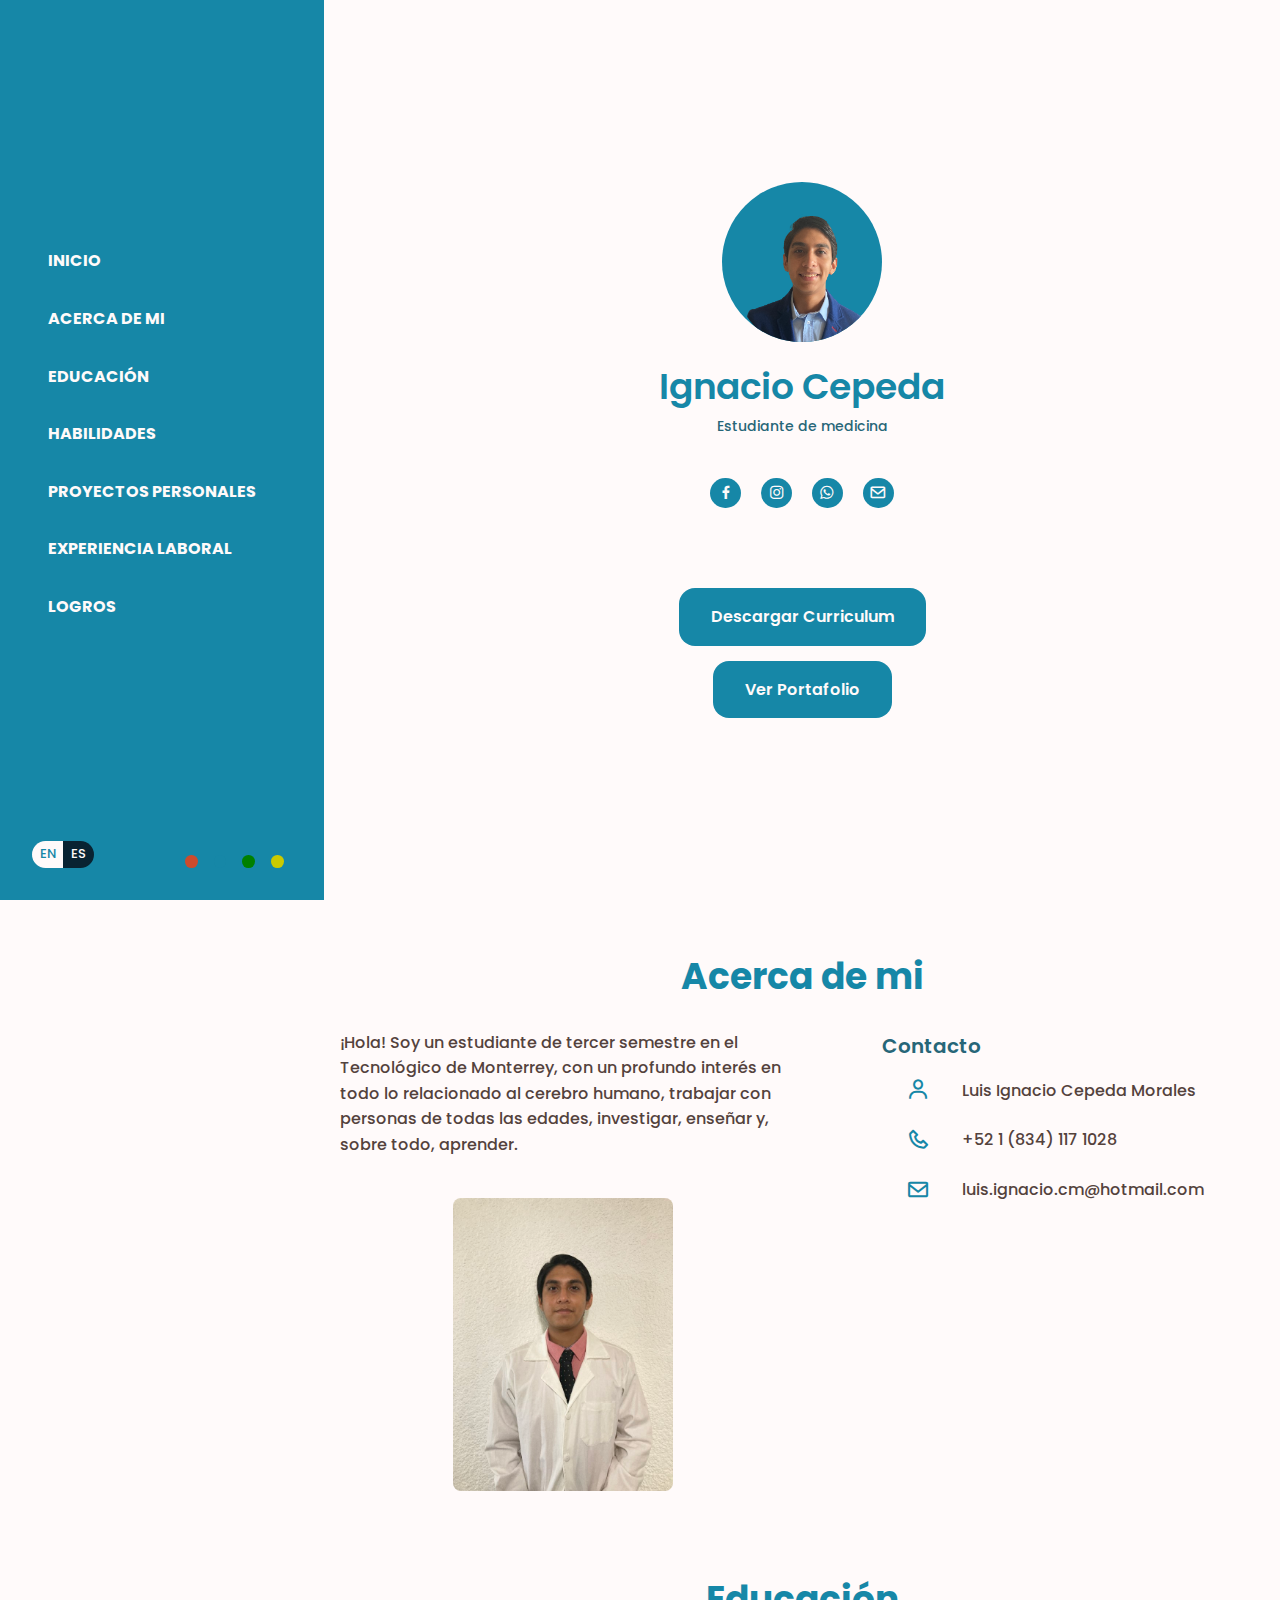
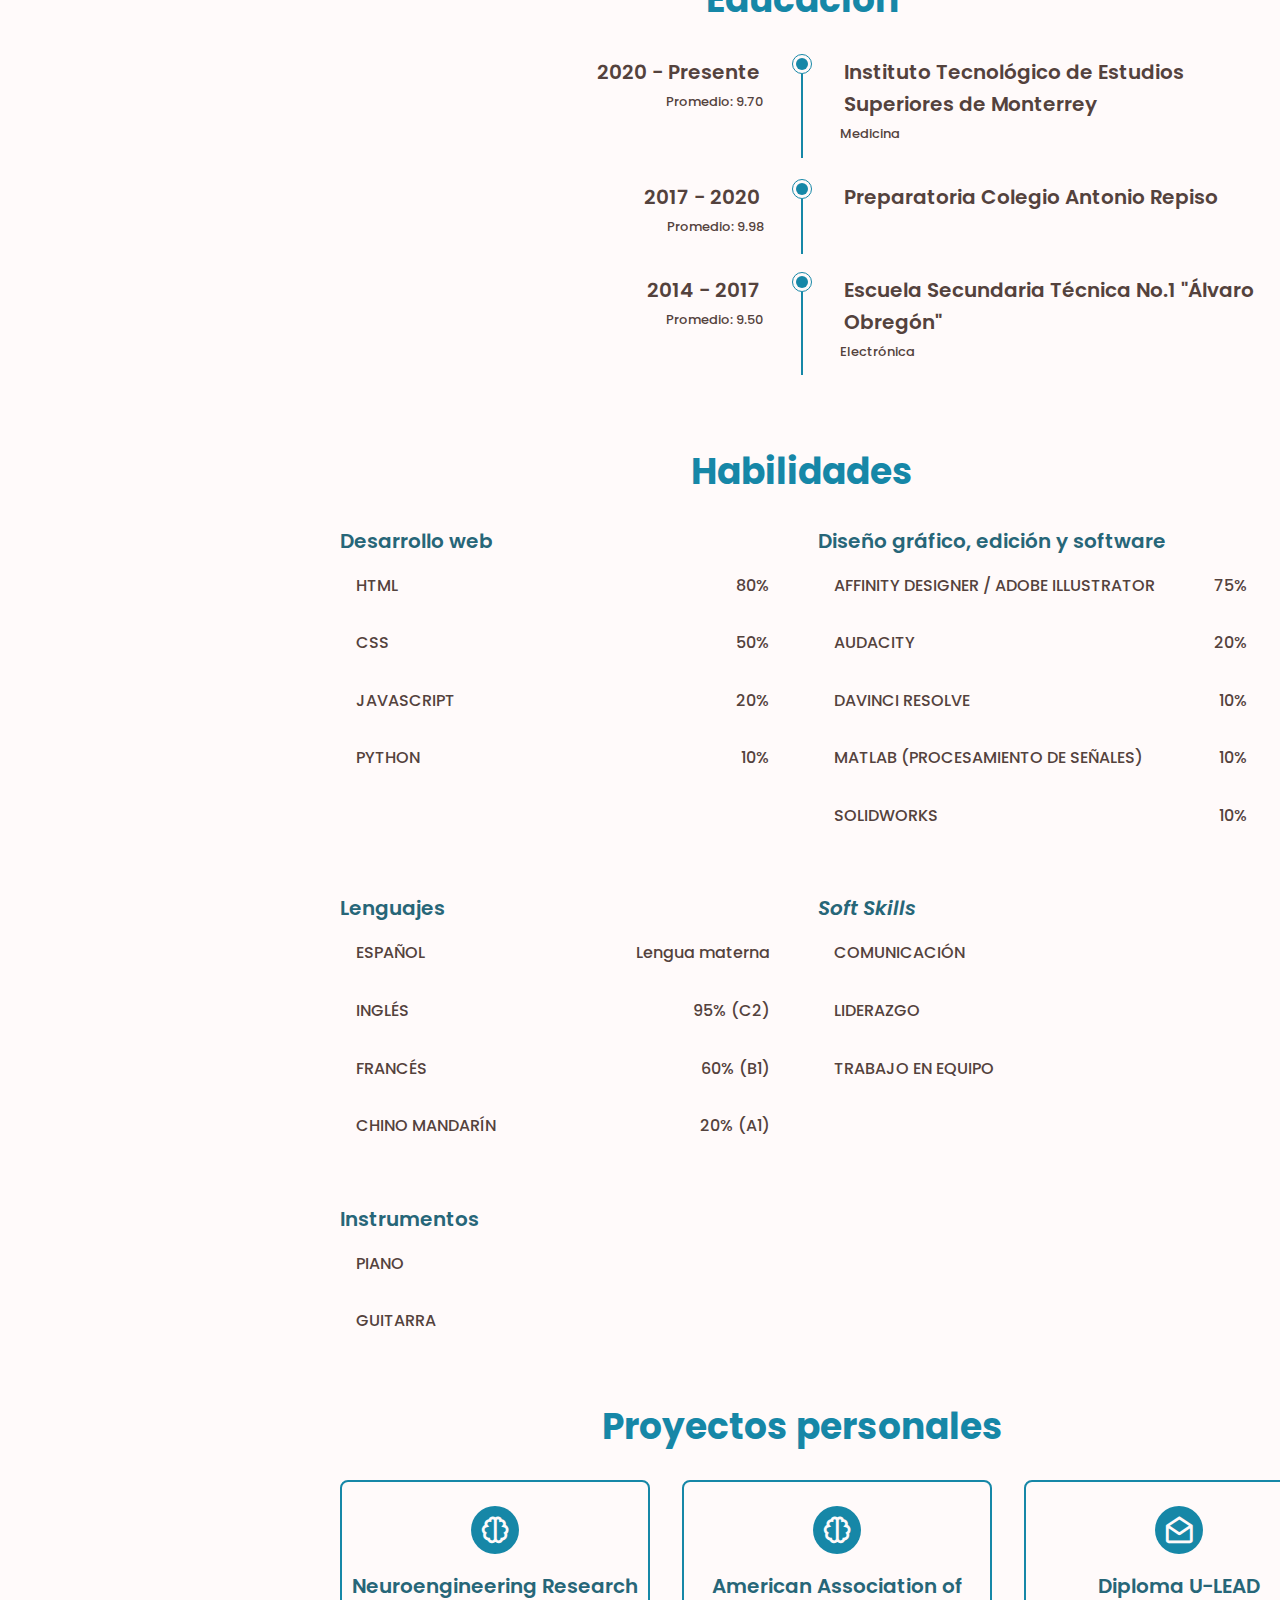
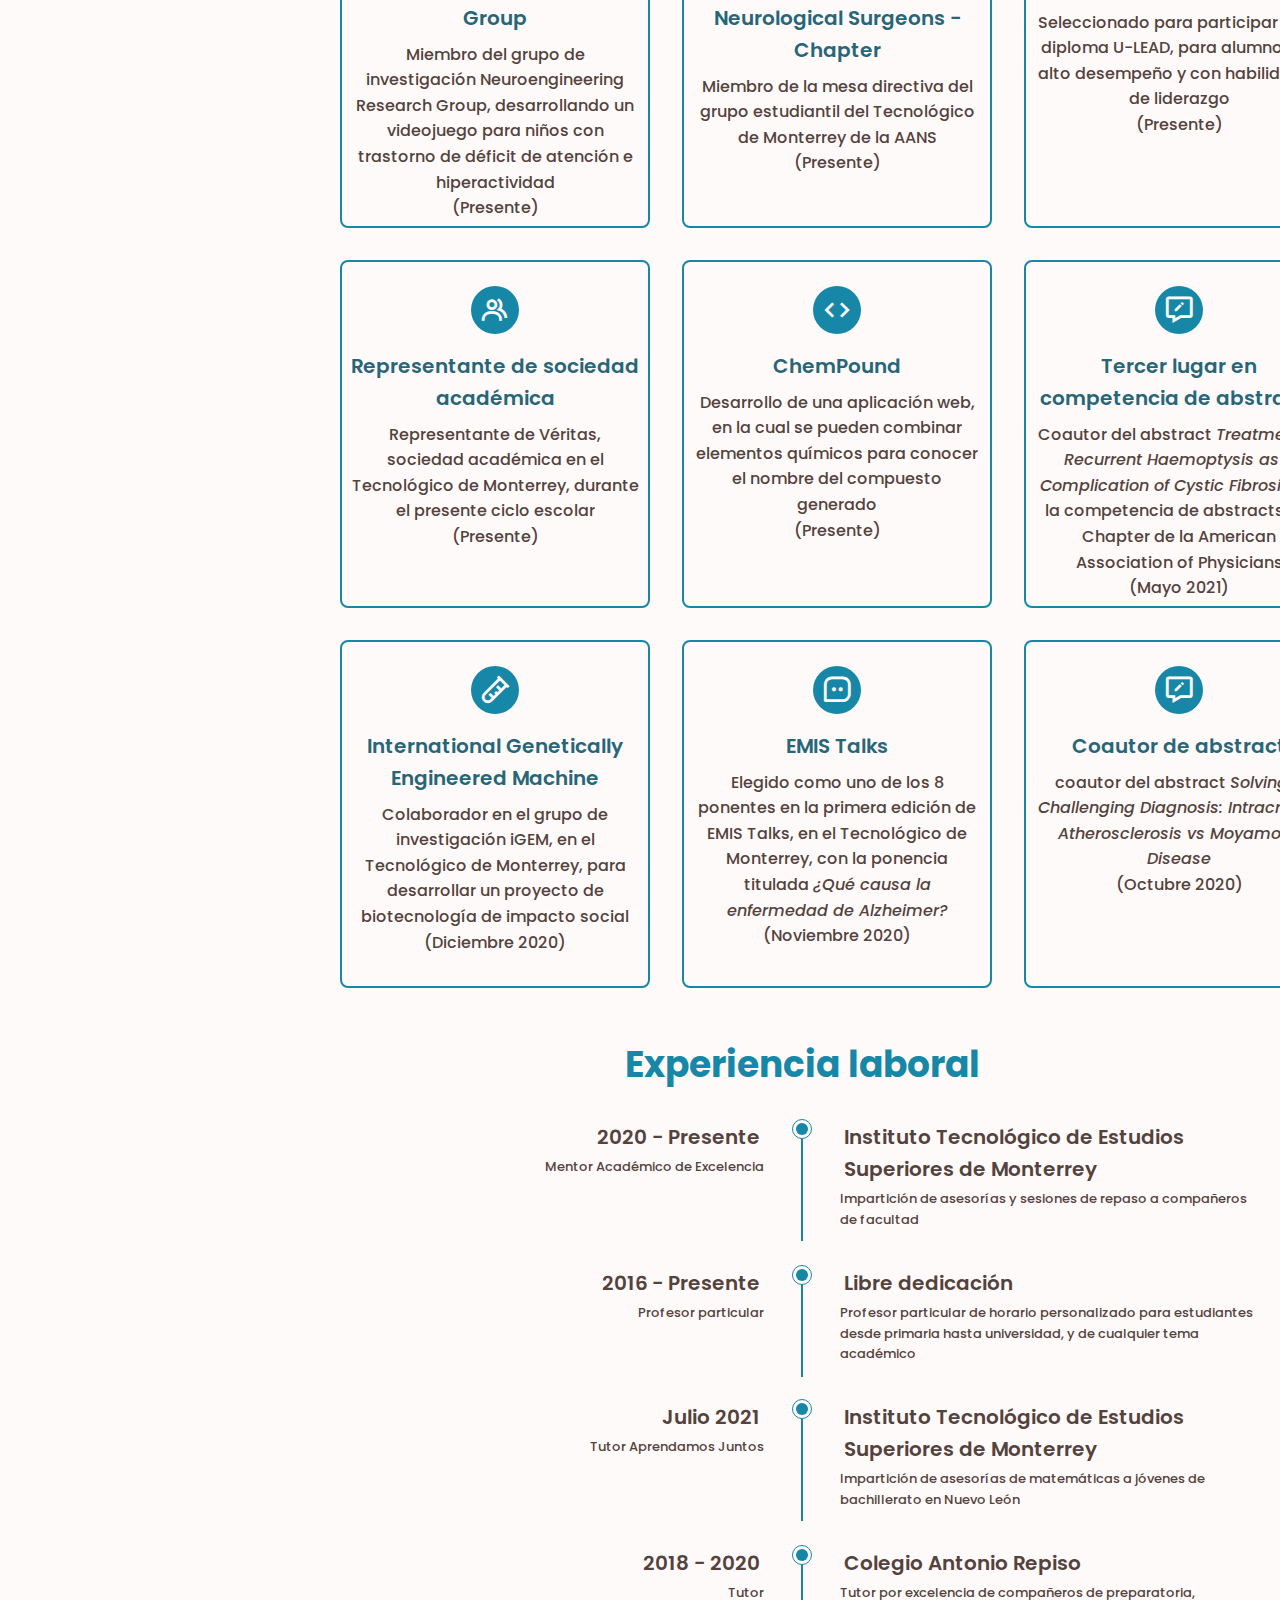
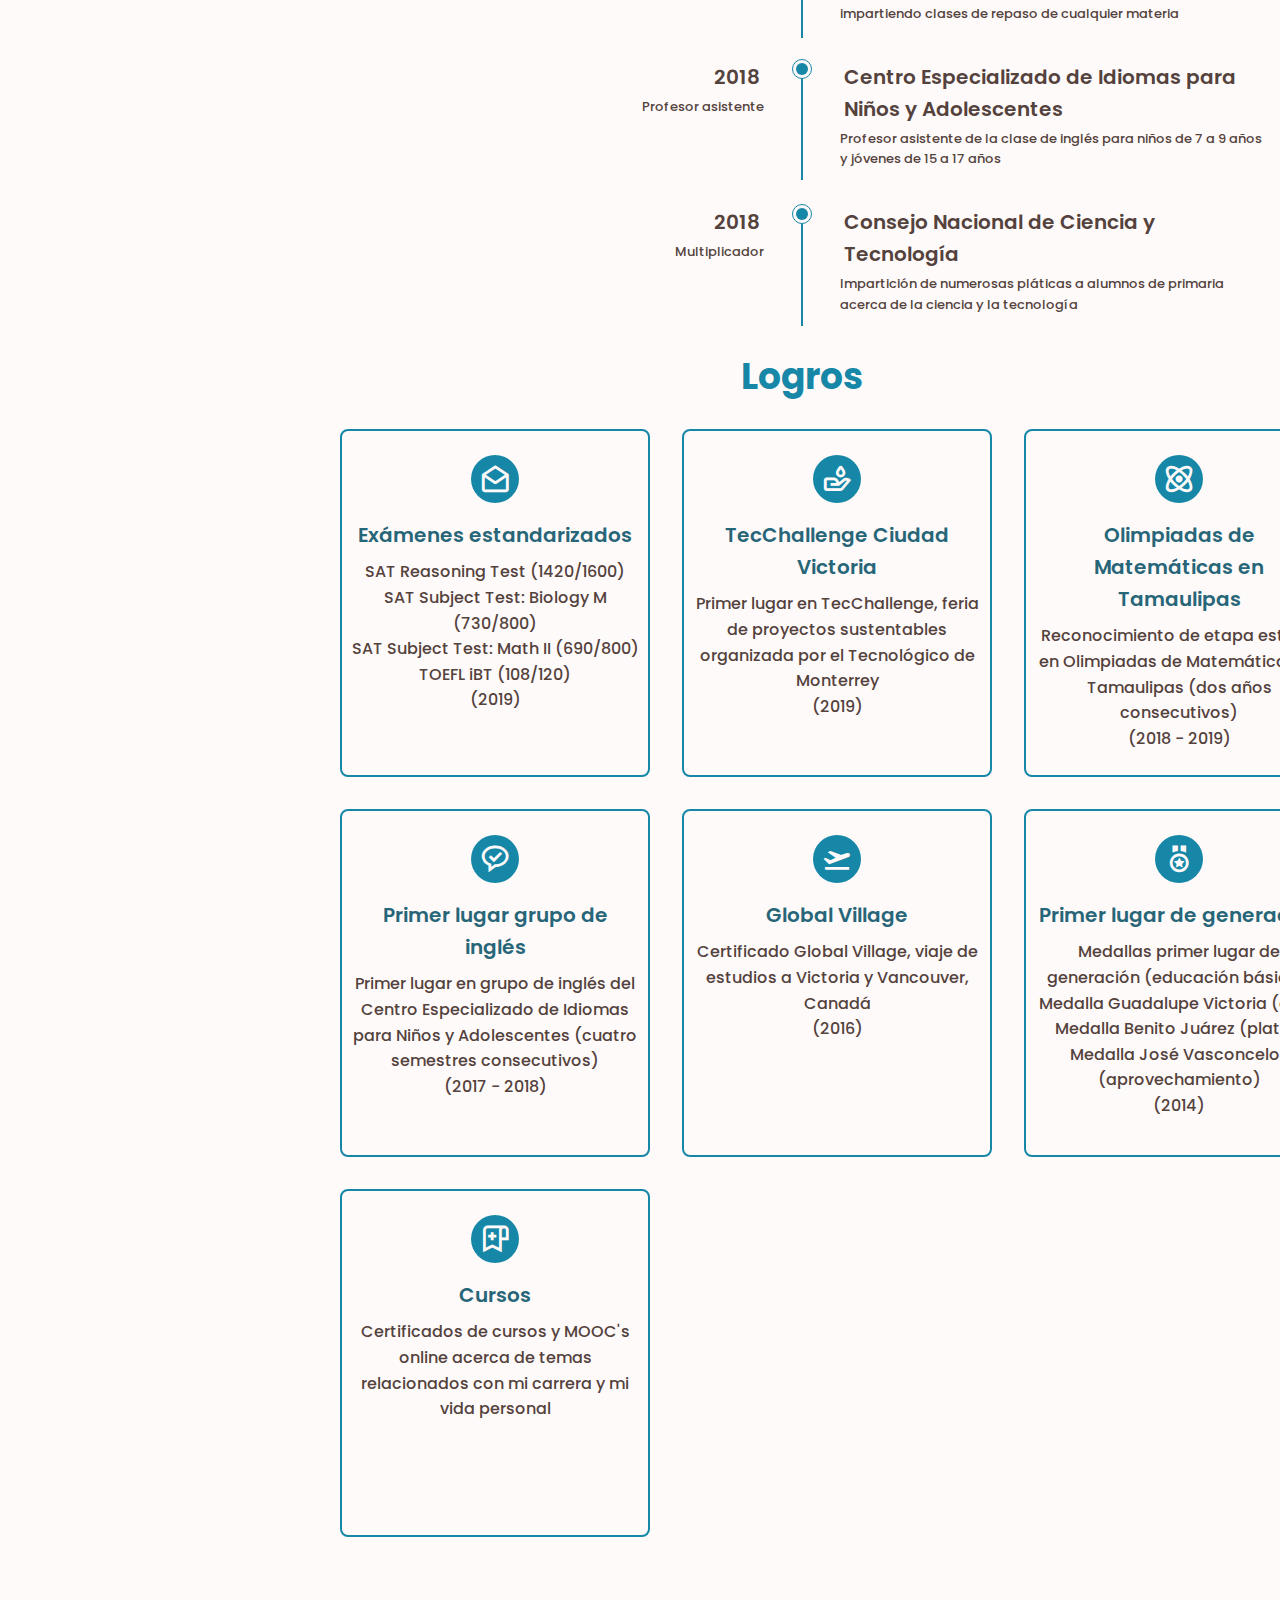
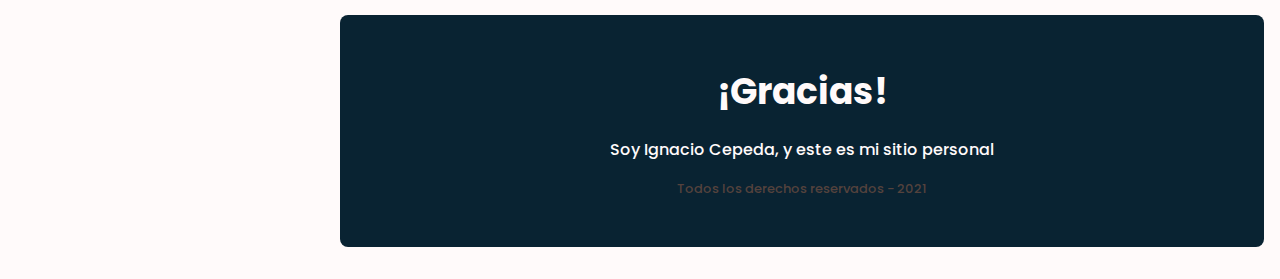
==== commit 19dc92c0: "Add Behance" ====
--- a/index.html
+++ b/index.html
@@ -67,7 +67,7 @@
                         </div>
                         <a href="CURRICULUM%20VITAE%202021-Q3.pdf" target="_blank" class="boton boton_descargar">Descargar
                             Curriculum</a>
-                        <a href="Portafolio.pdf" target="_blank" class="boton boton_descargar portafolio">Descargar
+                        <a href="https://www.behance.net/luisignacio02" target="_blank" class="boton boton_descargar portafolio">Ver
                             Portafolio</a>
                     </div>
                 </div>
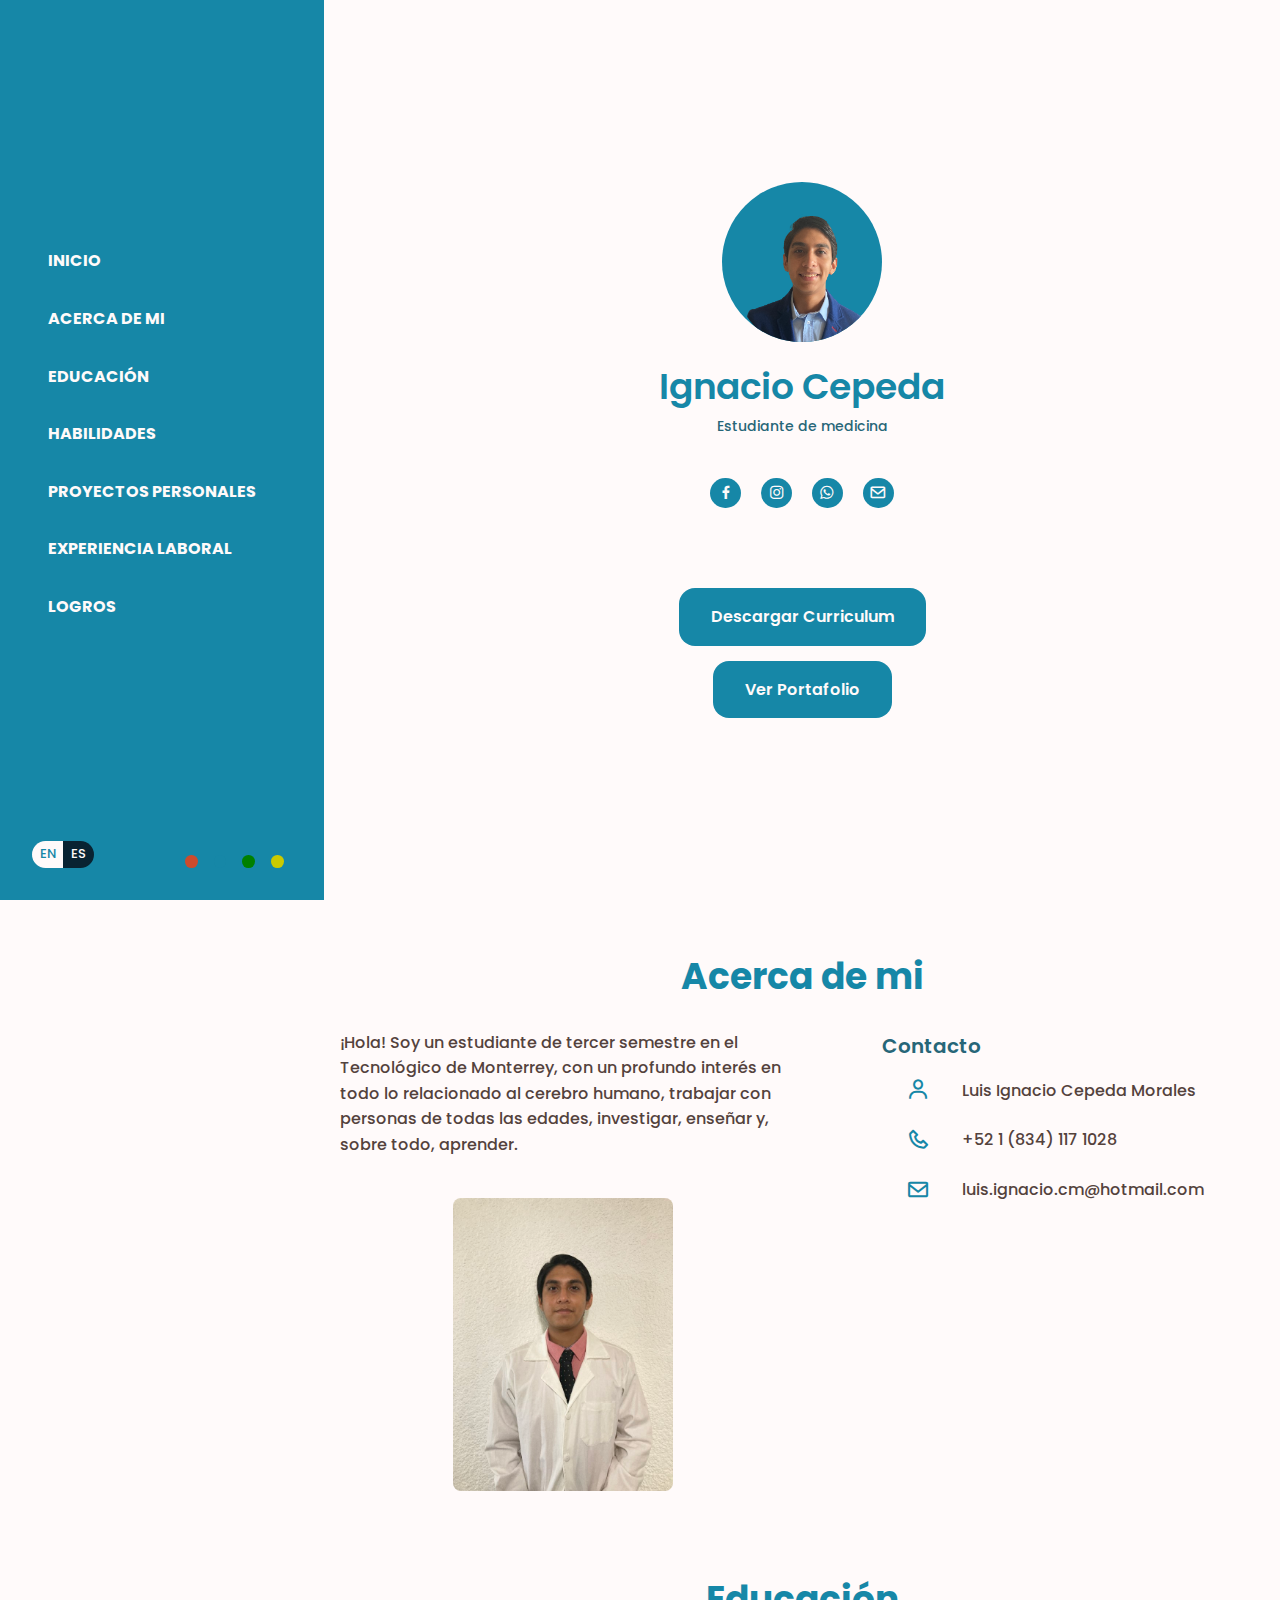
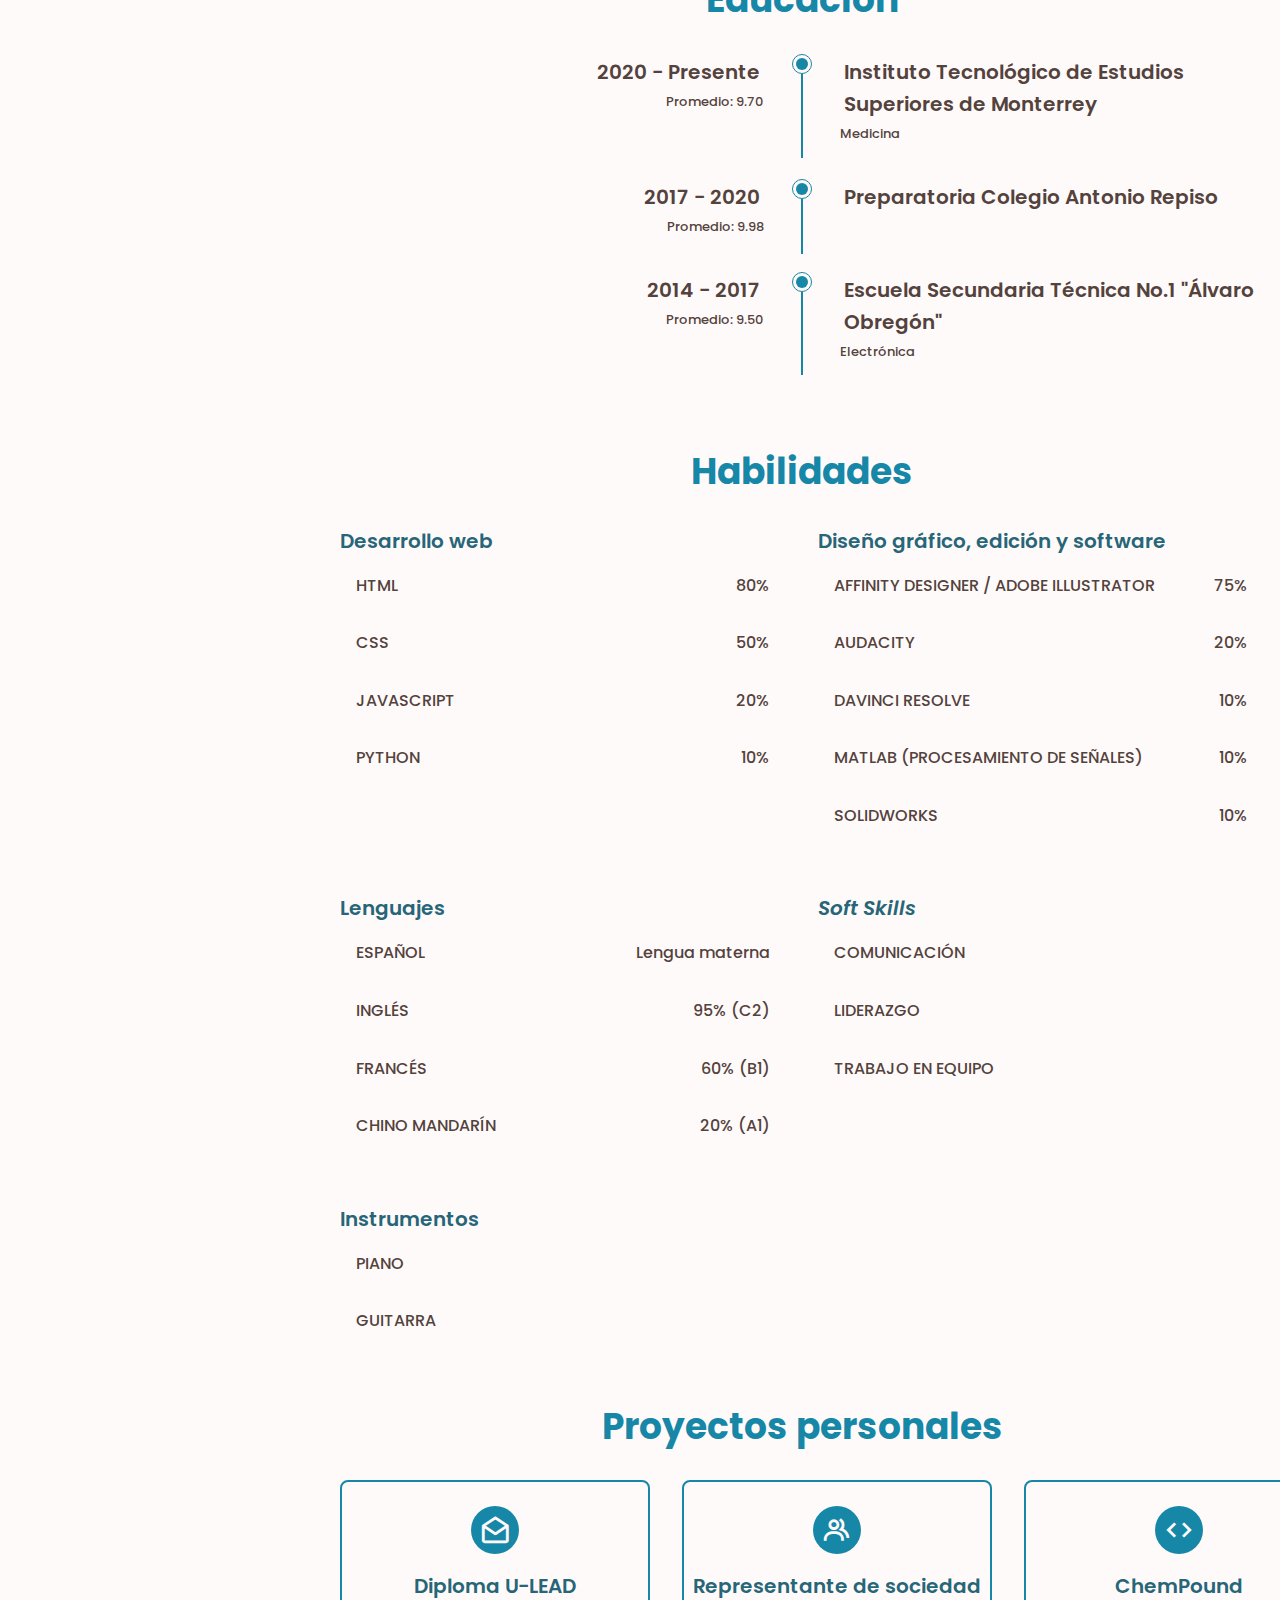
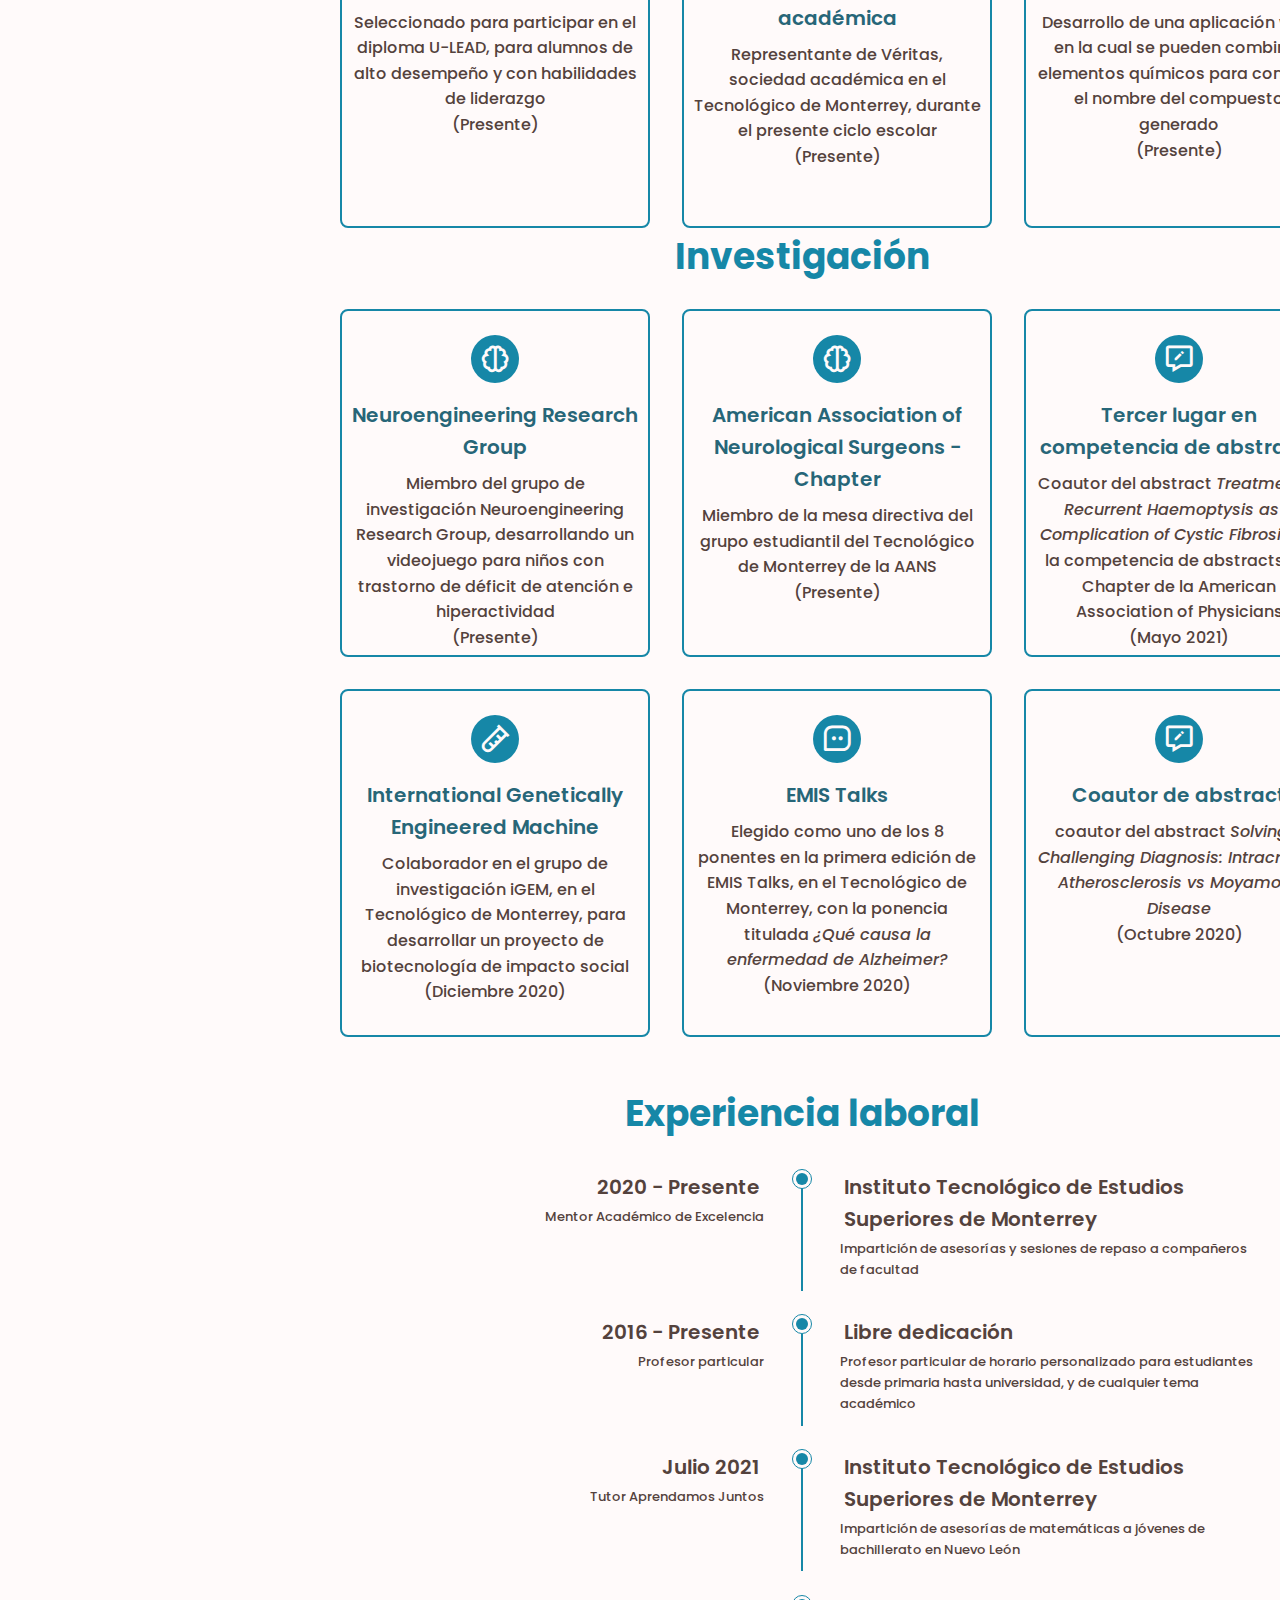
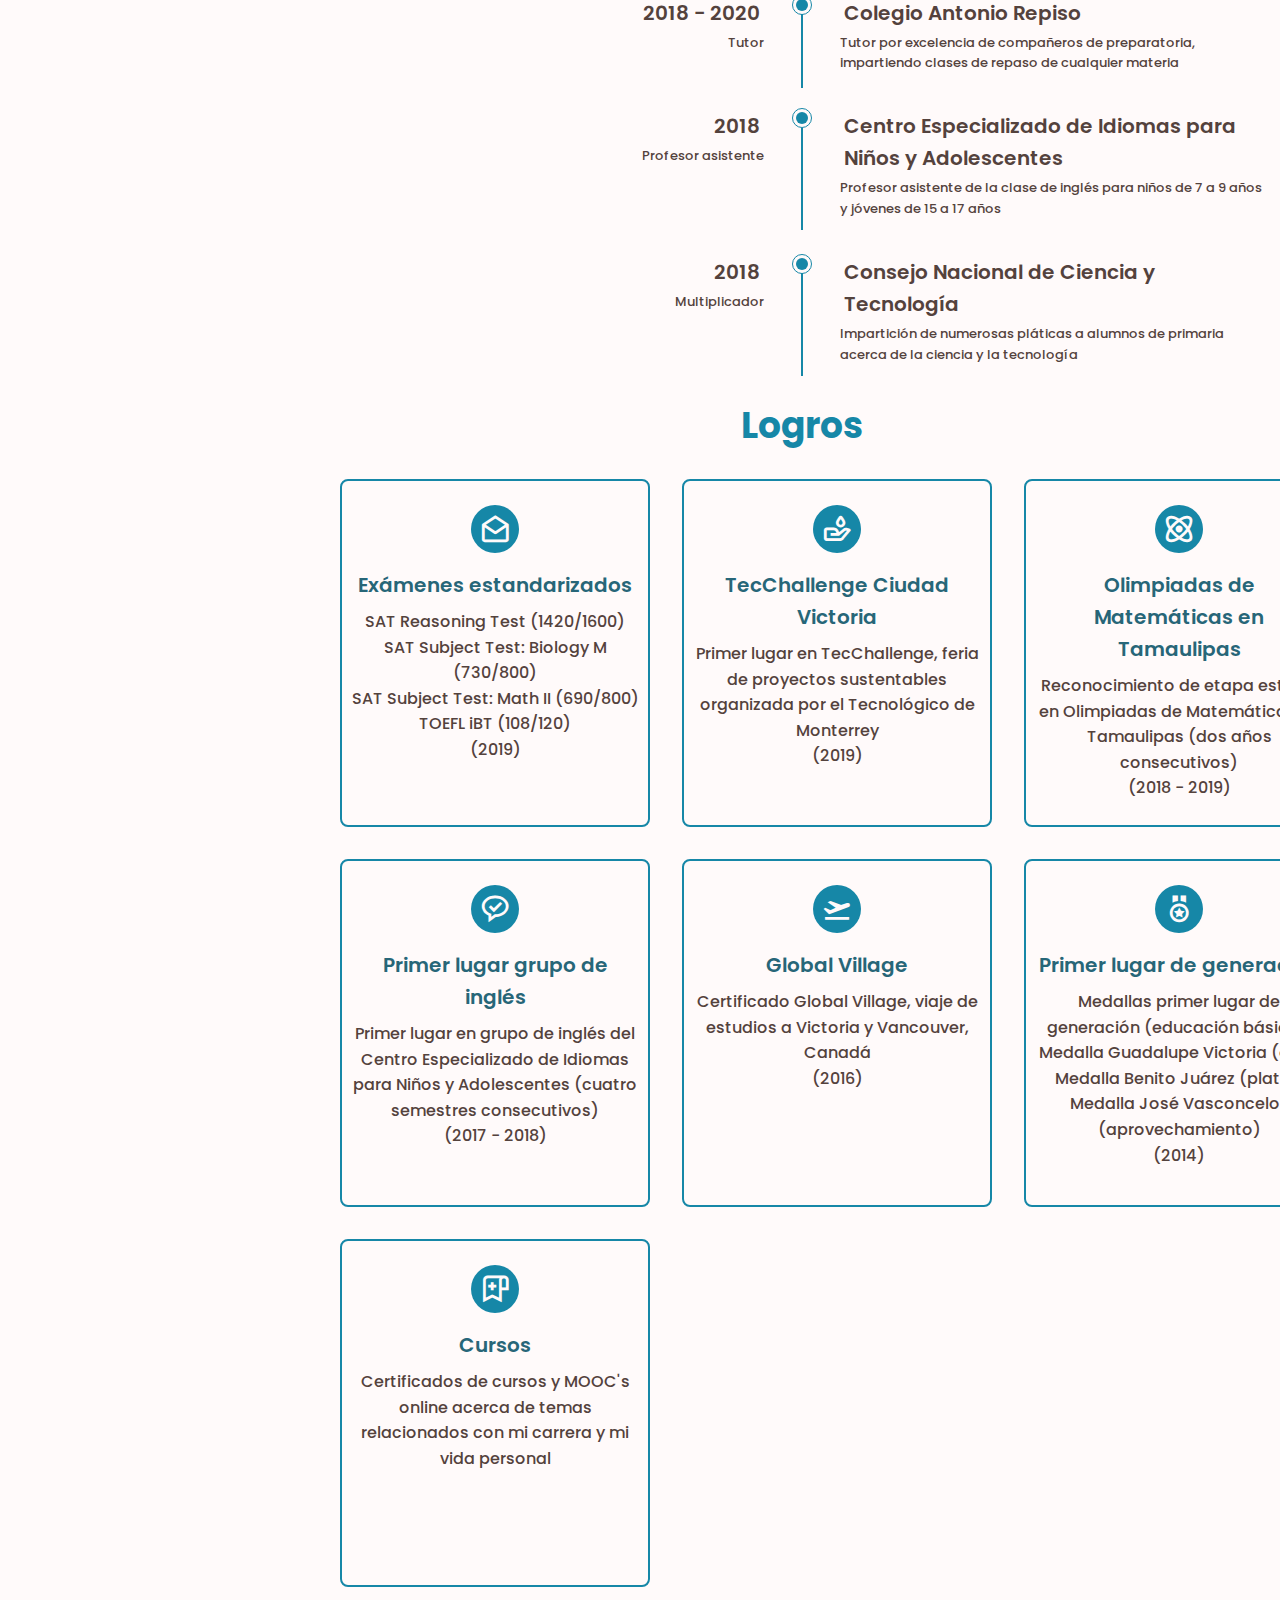
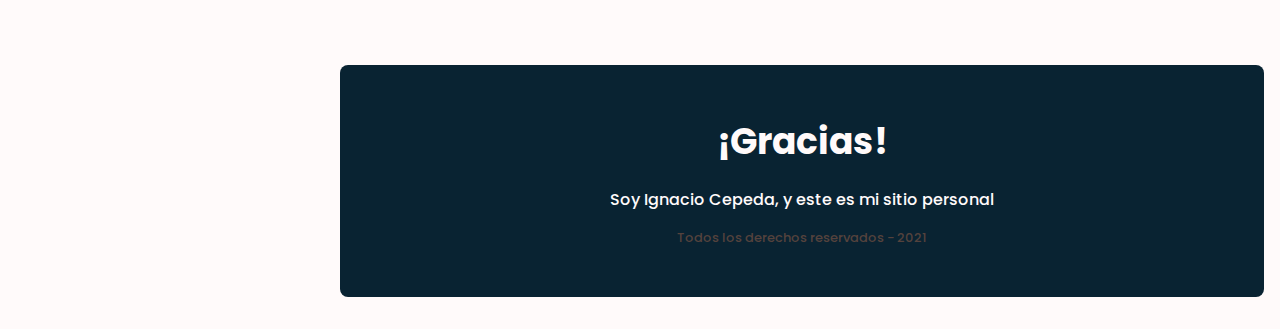
==== commit b8bc34b3: "Add Investigación" ====
--- a/index.html
+++ b/index.html
@@ -251,27 +251,6 @@
                 <h2 class="titulo_seccion">Proyectos personales</h2>
                 <div class="contenedor_proyectos bd_grid">
                     <div class="contenido_proyectos">
-                        <a href="https://neuroinge.wordpress.com/miembros/" target="_blank">
-                            <i class="bx bx-brain icono_proyectos"></i>
-                            <h3 class="titulo_proyectos">Neuroengineering Research Group</h3>
-                            <p class="descripcion_proyectos">
-                                Miembro del grupo de investigación Neuroengineering Research
-                                Group, desarrollando un videojuego para niños con trastorno
-                                de déficit de atención e hiperactividad <br>(Presente)
-                            </p>
-                        </a>
-                    </div>
-                    <div class="contenido_proyectos">
-                        <a href="https://instagram.com/aanstec" target="_blank">
-                            <i class="bx bx-brain icono_proyectos"></i>
-                            <h3 class="titulo_proyectos">American Association of Neurological Surgeons - Chapter</h3>
-                            <p class="descripcion_proyectos">
-                                Miembro de la mesa directiva del grupo estudiantil del Tecnológico de Monterrey de la
-                                AANS <br>(Presente)
-                            </p>
-                        </a>
-                    </div>
-                    <div class="contenido_proyectos">
                         <a href="assets/ULEAD.png" target="_blank">
                             <i class="bx bx-envelope-open icono_proyectos"></i>
                             <h3 class="titulo_proyectos">Diploma U-LEAD</h3>
@@ -298,6 +277,32 @@
                             Desarrollo de una aplicación web, en la cual se pueden combinar
                             elementos químicos para conocer el nombre del compuesto generado <br>(Presente)
                         </p>
+                    </div>
+                </div>
+            </section>
+            <section class="proyectos" id="inv">
+                <h2 class="titulo_seccion">Investigación</h2>
+                <div class="contenedor_proyectos bd_grid">
+                    <div class="contenido_proyectos">
+                        <a href="https://neuroinge.wordpress.com/miembros/" target="_blank">
+                            <i class="bx bx-brain icono_proyectos"></i>
+                            <h3 class="titulo_proyectos">Neuroengineering Research Group</h3>
+                            <p class="descripcion_proyectos">
+                                Miembro del grupo de investigación Neuroengineering Research
+                                Group, desarrollando un videojuego para niños con trastorno
+                                de déficit de atención e hiperactividad <br>(Presente)
+                            </p>
+                        </a>
+                    </div>
+                    <div class="contenido_proyectos">
+                        <a href="https://instagram.com/aanstec" target="_blank">
+                            <i class="bx bx-brain icono_proyectos"></i>
+                            <h3 class="titulo_proyectos">American Association of Neurological Surgeons - Chapter</h3>
+                            <p class="descripcion_proyectos">
+                                Miembro de la mesa directiva del grupo estudiantil del Tecnológico de Monterrey de la
+                                AANS <br>(Presente)
+                            </p>
+                        </a>
                     </div>
                     <div class="contenido_proyectos">
                         <a href="assets/ACP.pdf" target="_blank">
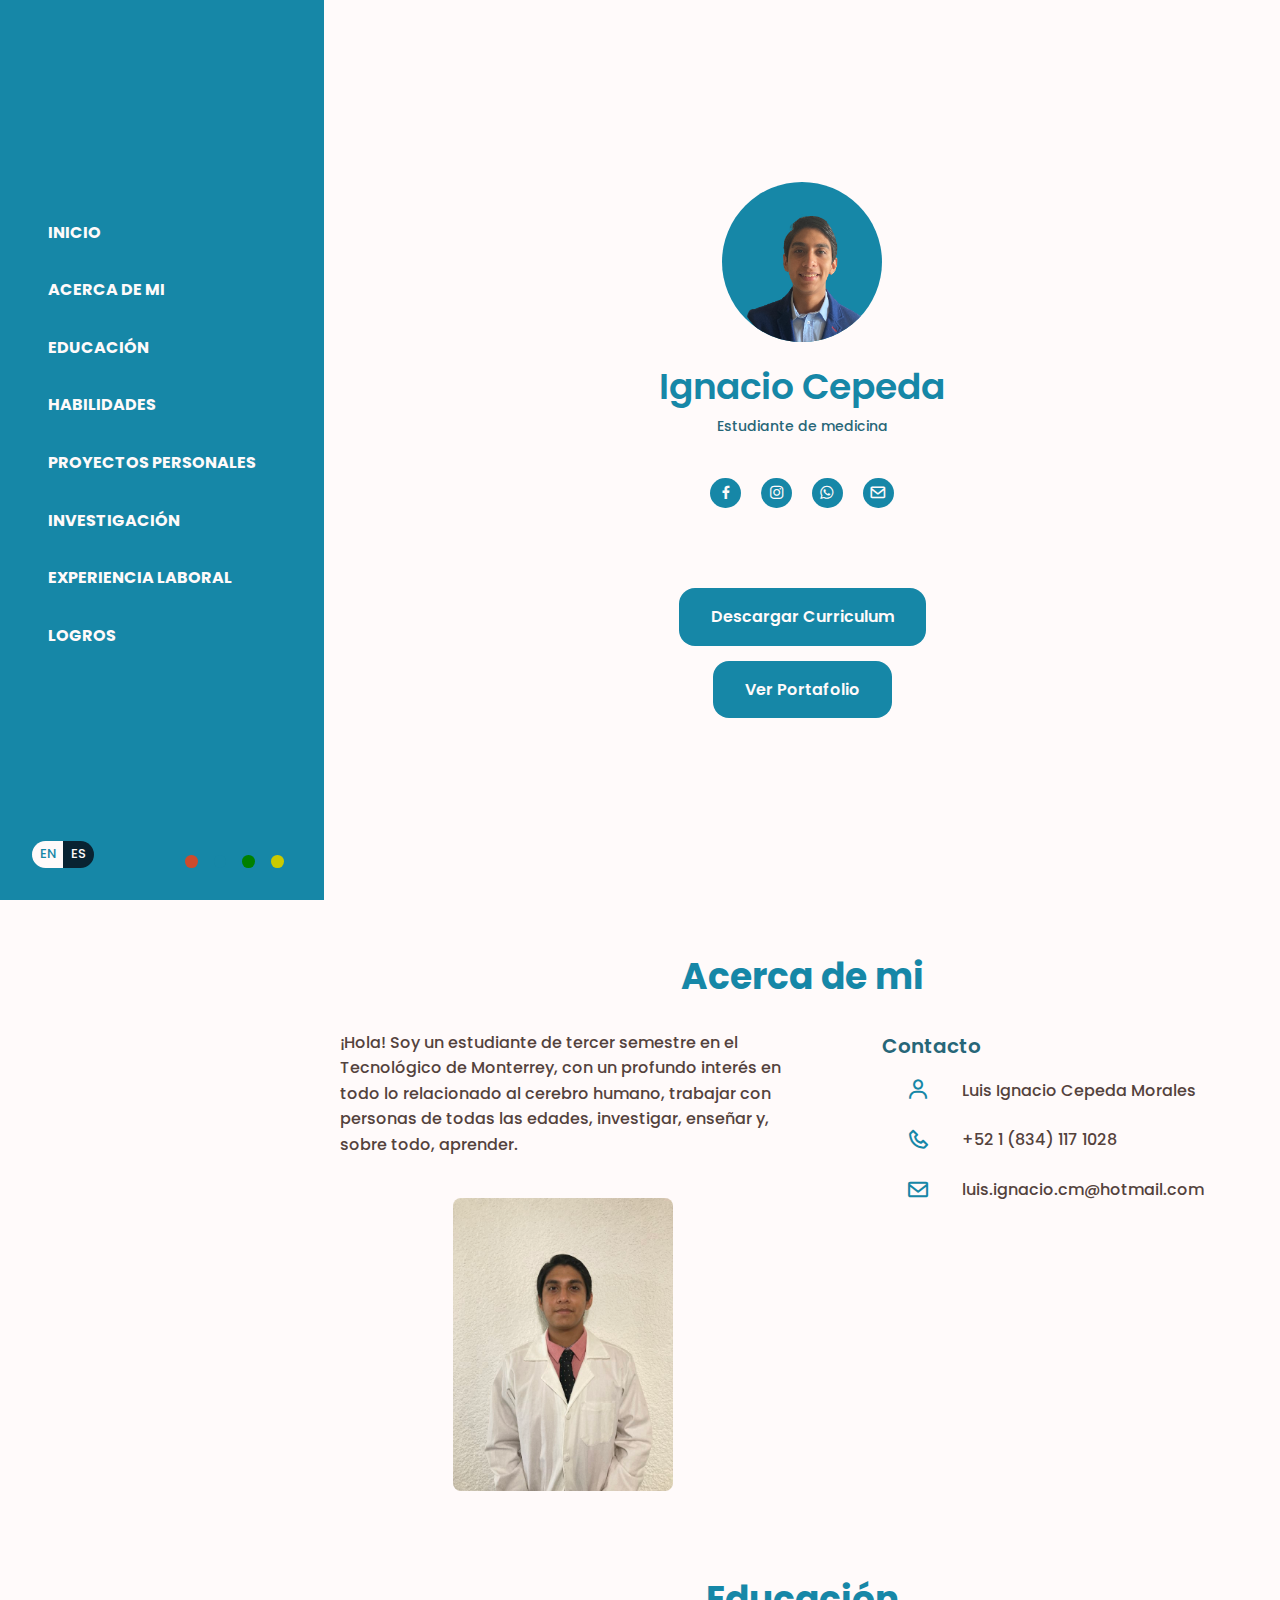
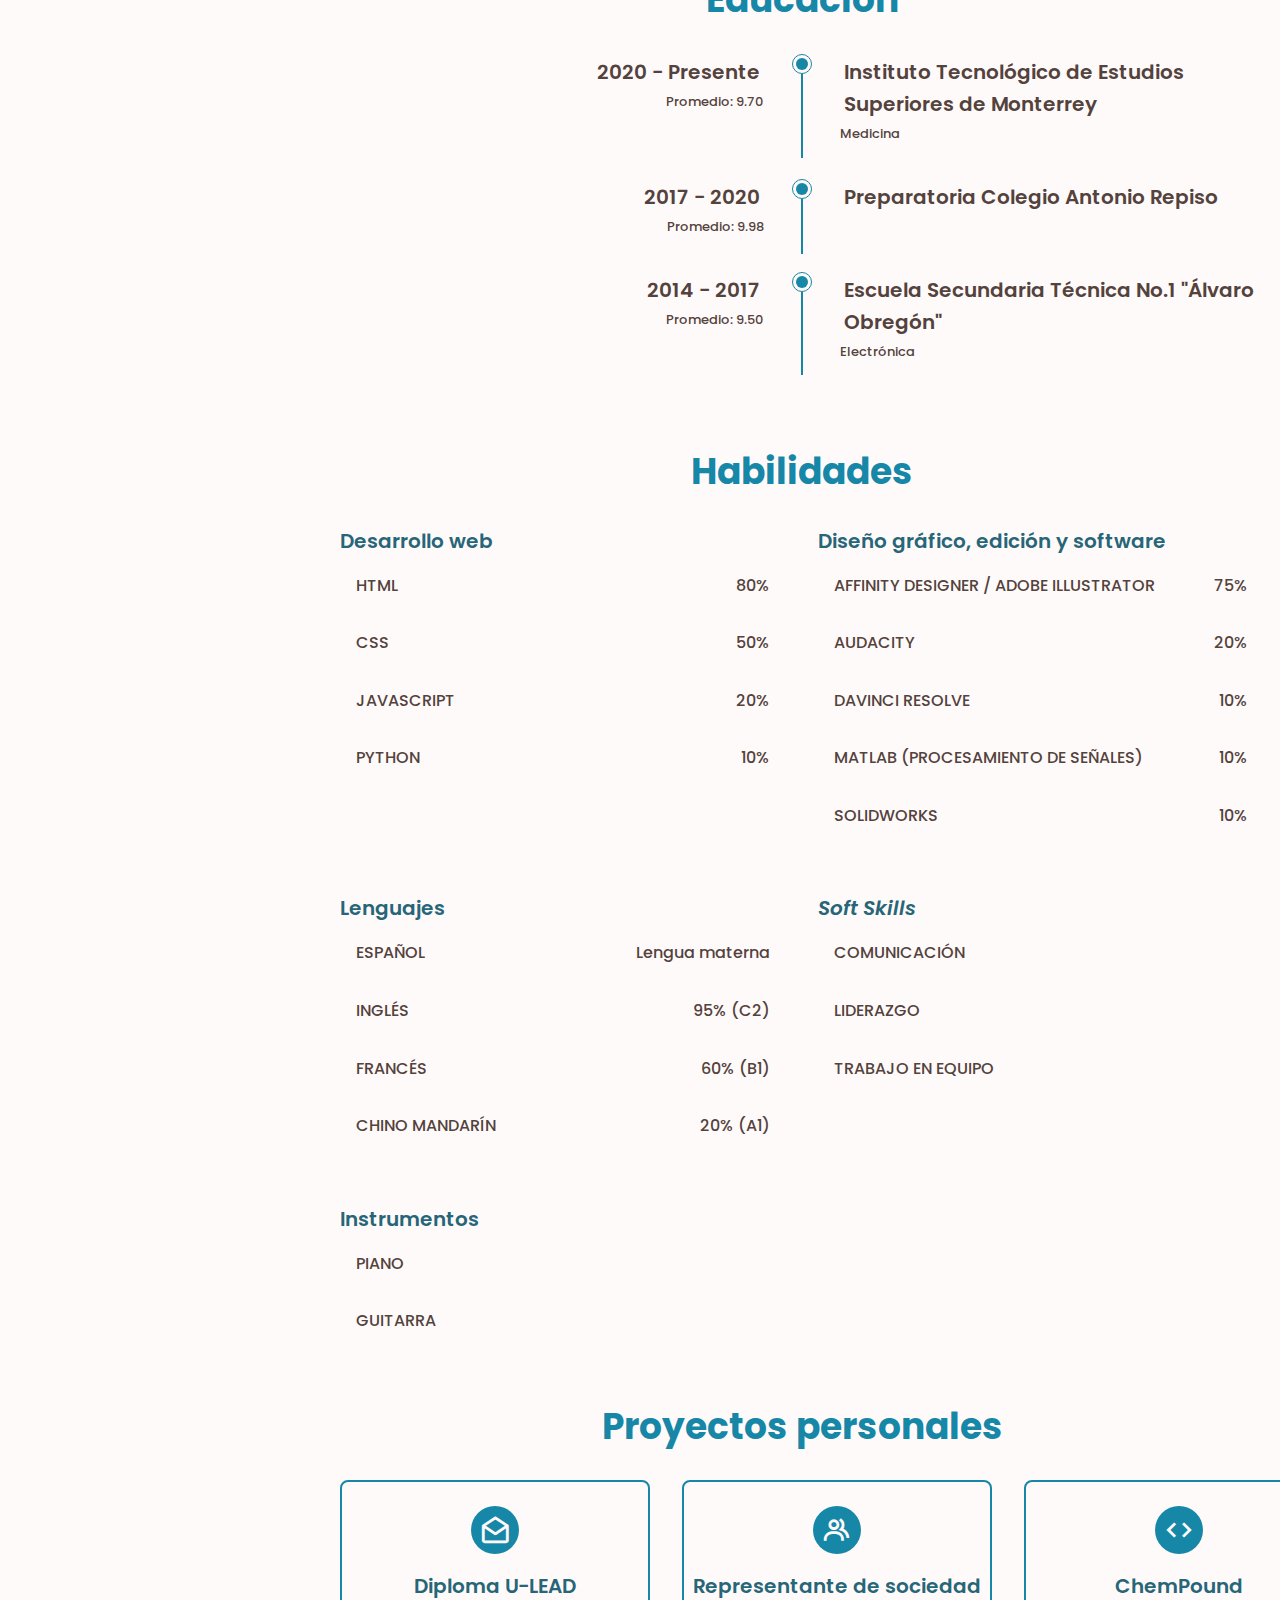
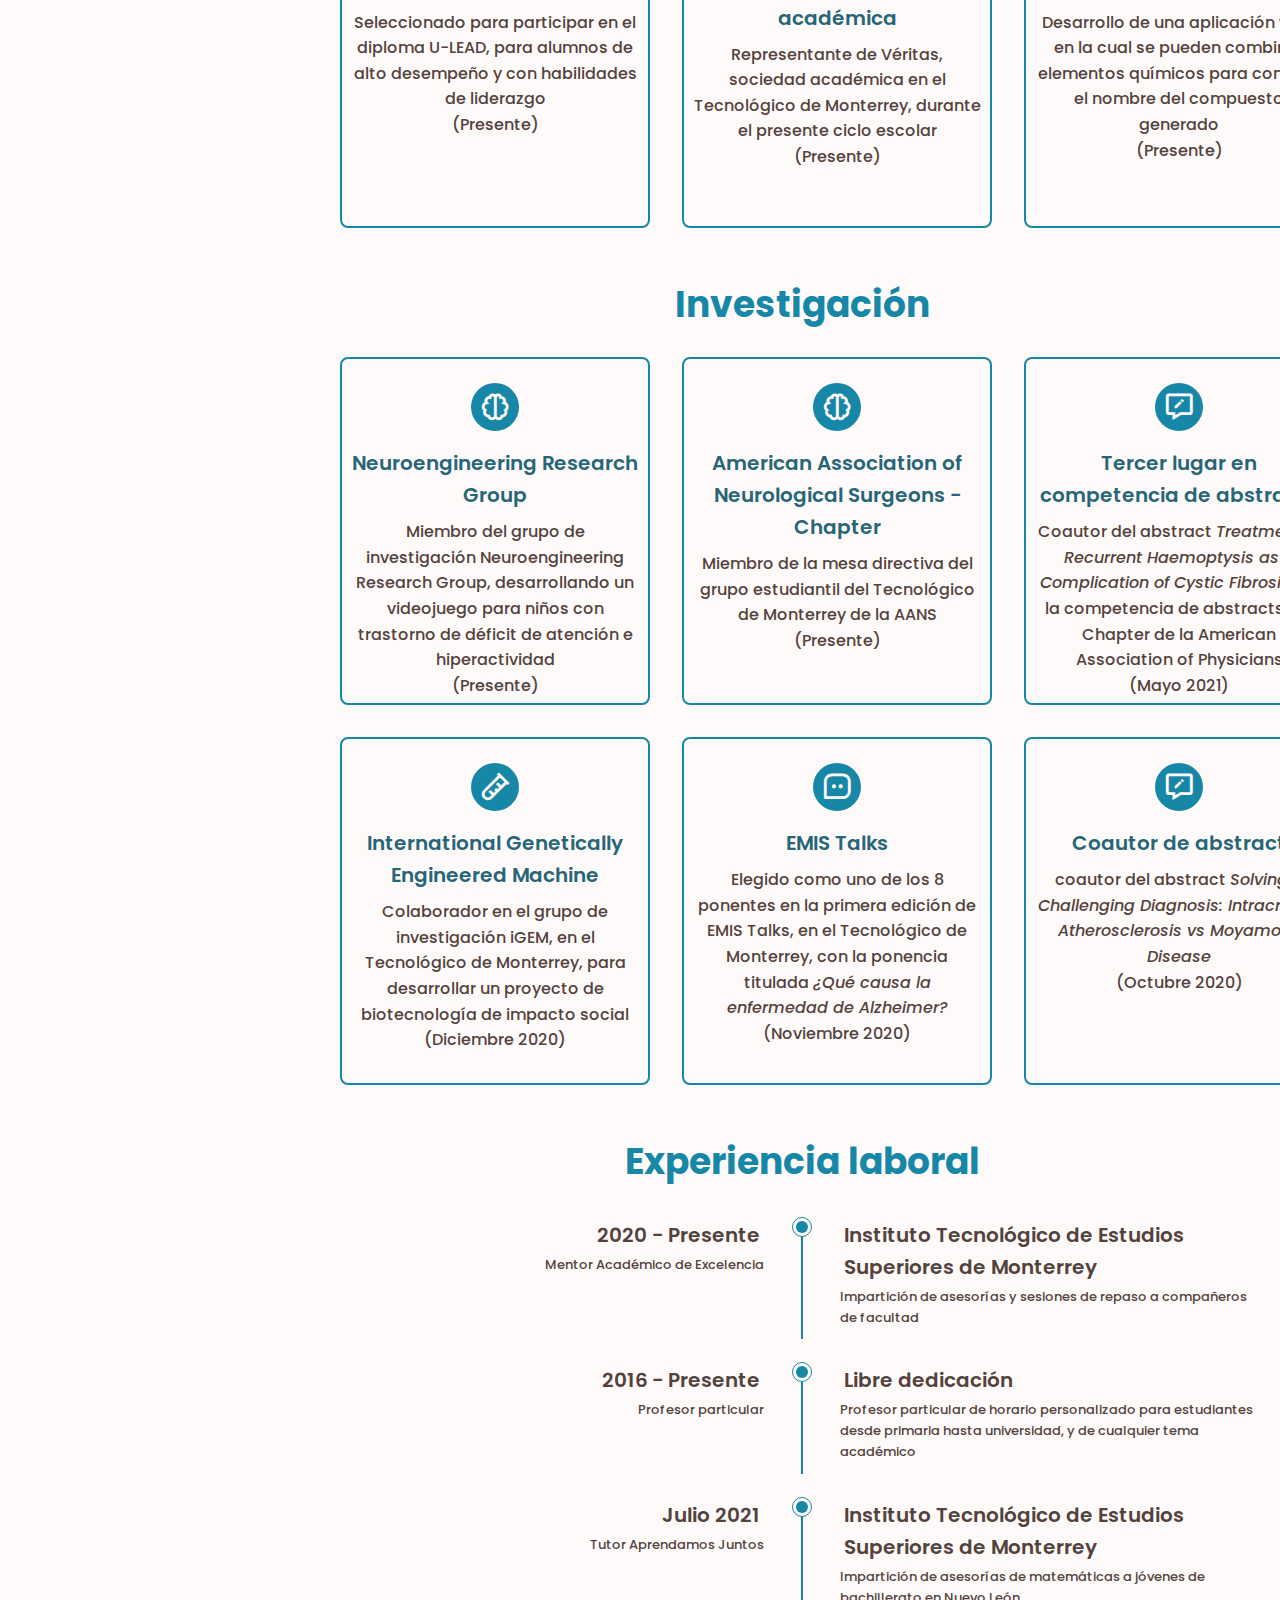
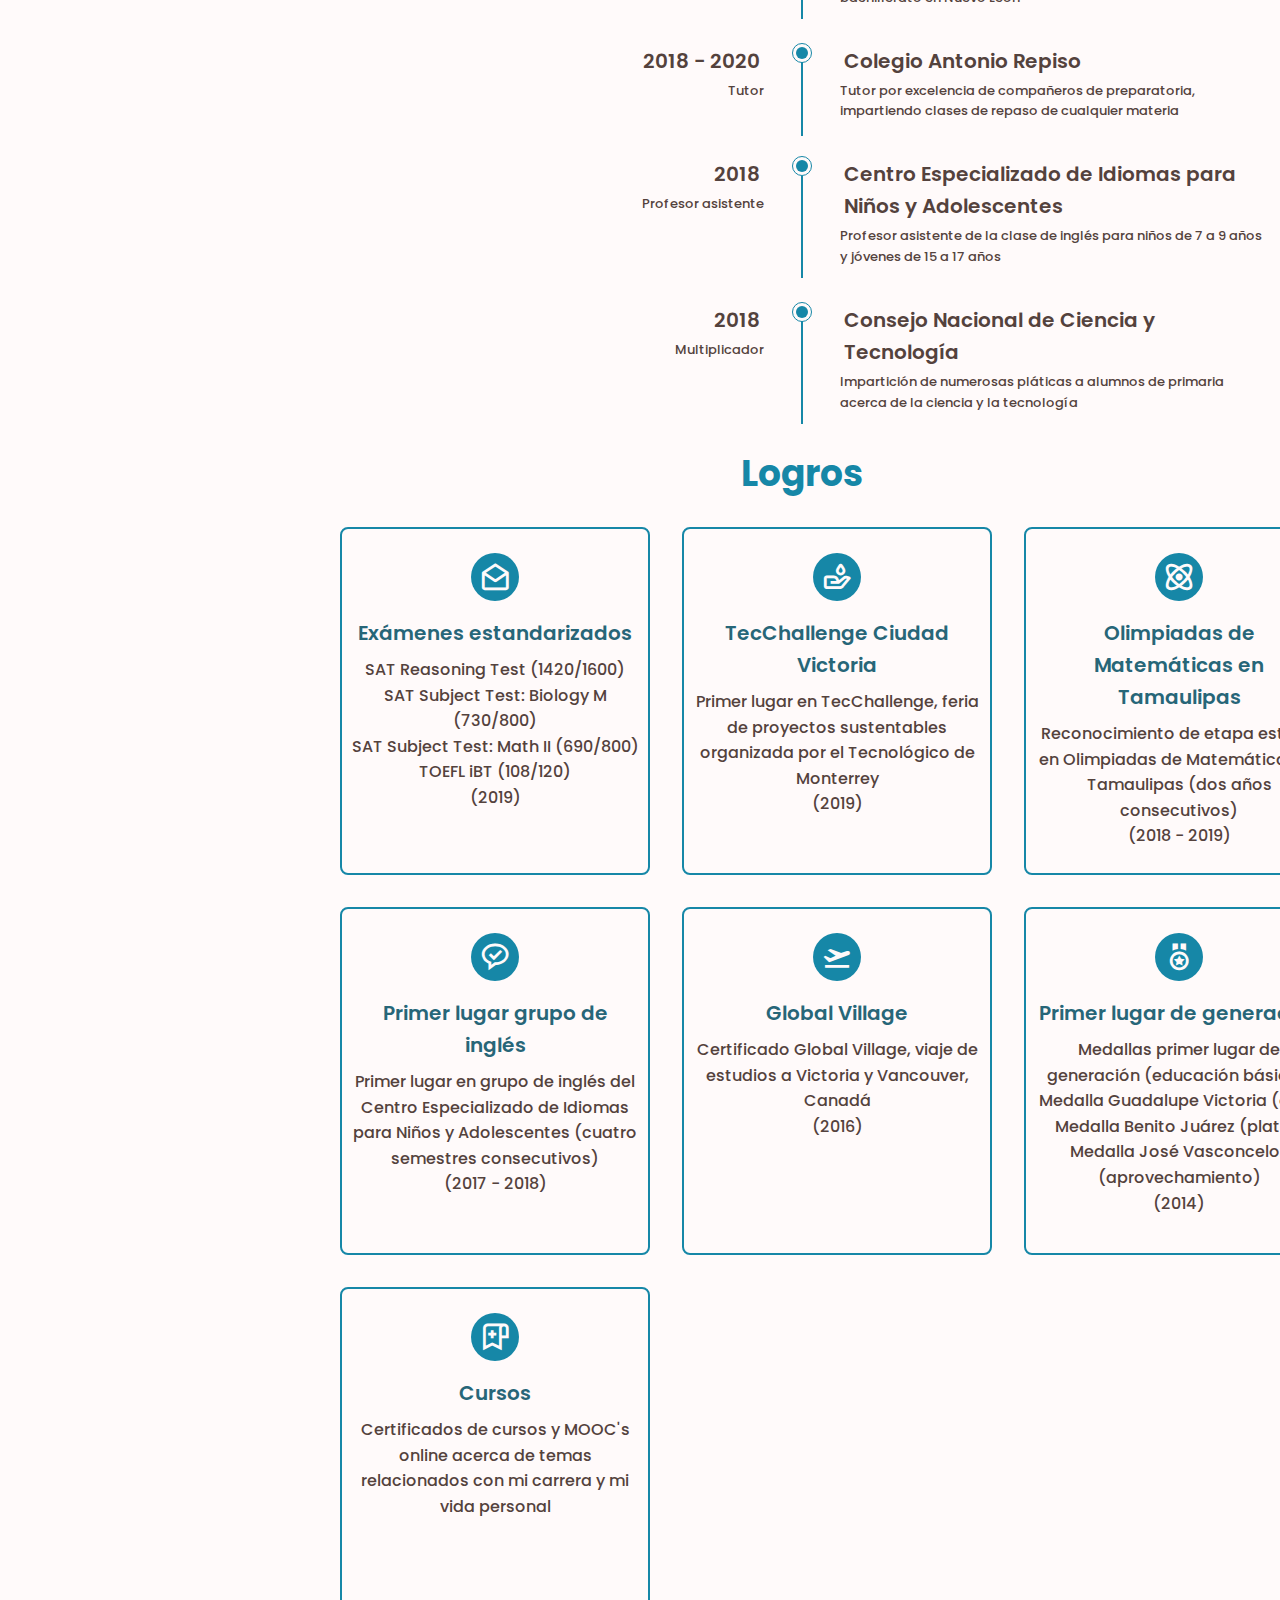
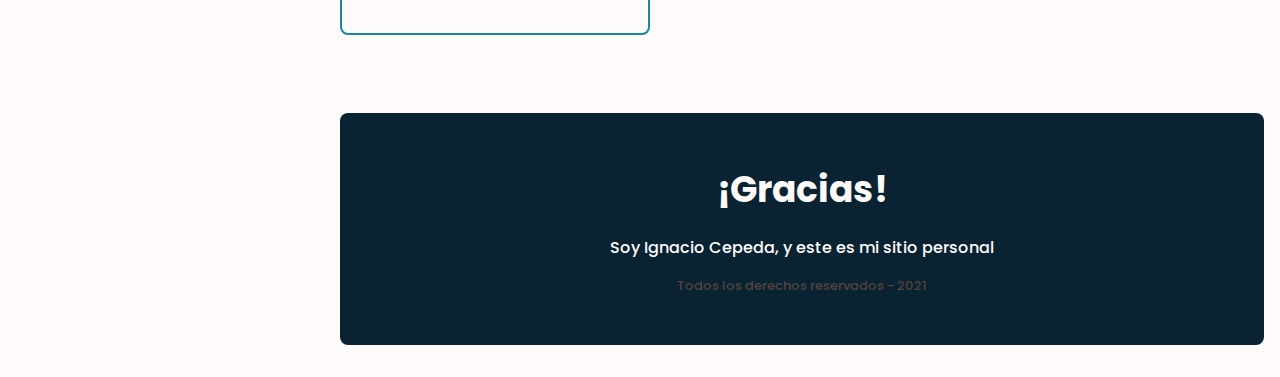
==== commit 2d18bba6: "Add Research Experience" ====
--- a/index.html
+++ b/index.html
@@ -31,6 +31,7 @@
                         <li class="item_barra"><a href="#educacion" class="link_barra activo">EDUCACIÓN</a></li>
                         <li class="item_barra"><a href="#habilidades" class="link_barra activo">HABILIDADES</a></li>
                         <li class="item_barra"><a href="#proyectos" class="link_barra activo">PROYECTOS PERSONALES</a></li>
+                        <li class="item_barra"><a href="#inv" class="link_barra activo">INVESTIGACIÓN</a></li>
                         <li class="item_barra"><a href="#experiencia_laboral" class="link_barra activo">EXPERIENCIA LABORAL</a></li>
                         <li class="item_barra"><a href="#logros" class="link_barra activo">LOGROS</a></li>
                     </ul>
--- a/css/styles.css
+++ b/css/styles.css
@@ -595,6 +595,10 @@
     color: var(--first_color_lighter);
 }
 
+#inv {
+    padding-top: 3rem;
+}
+
 .pie {
     background-color: var(--first_color_darker);
     color: var(--first_color_lighter);
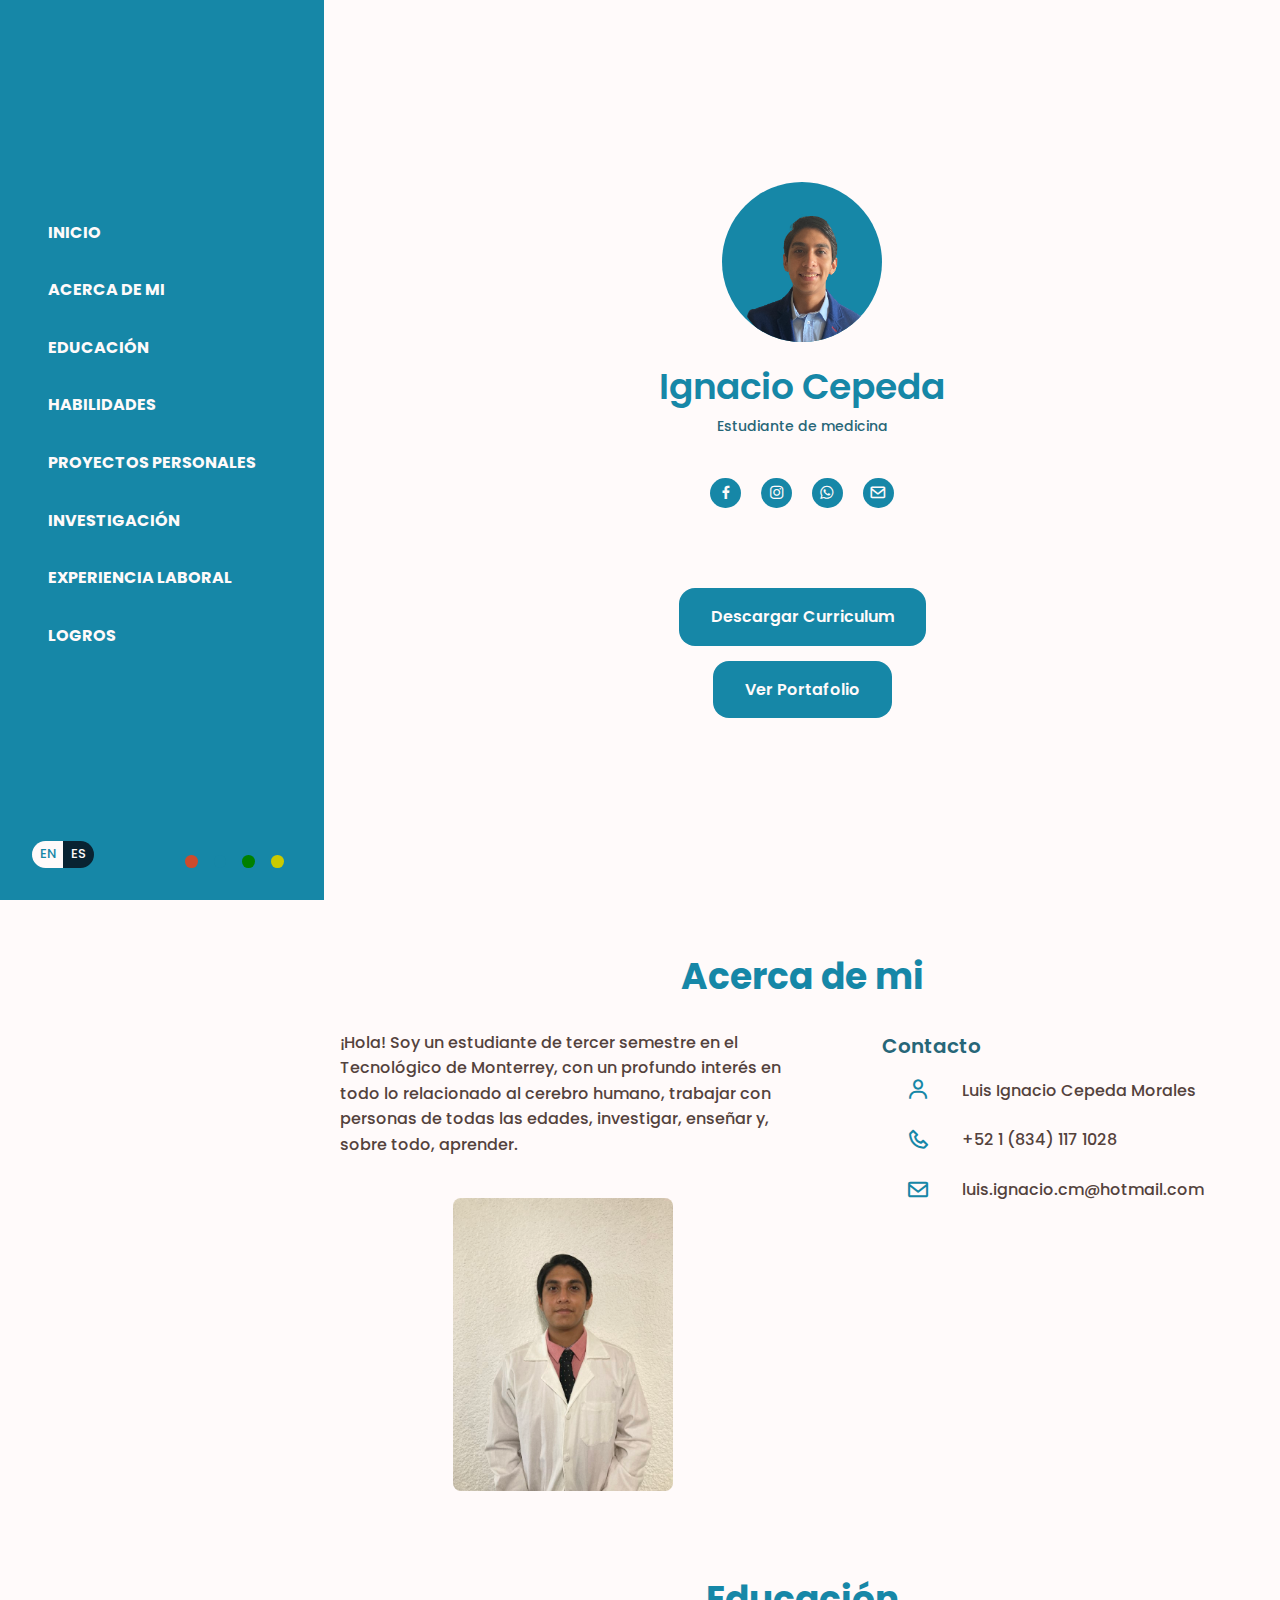
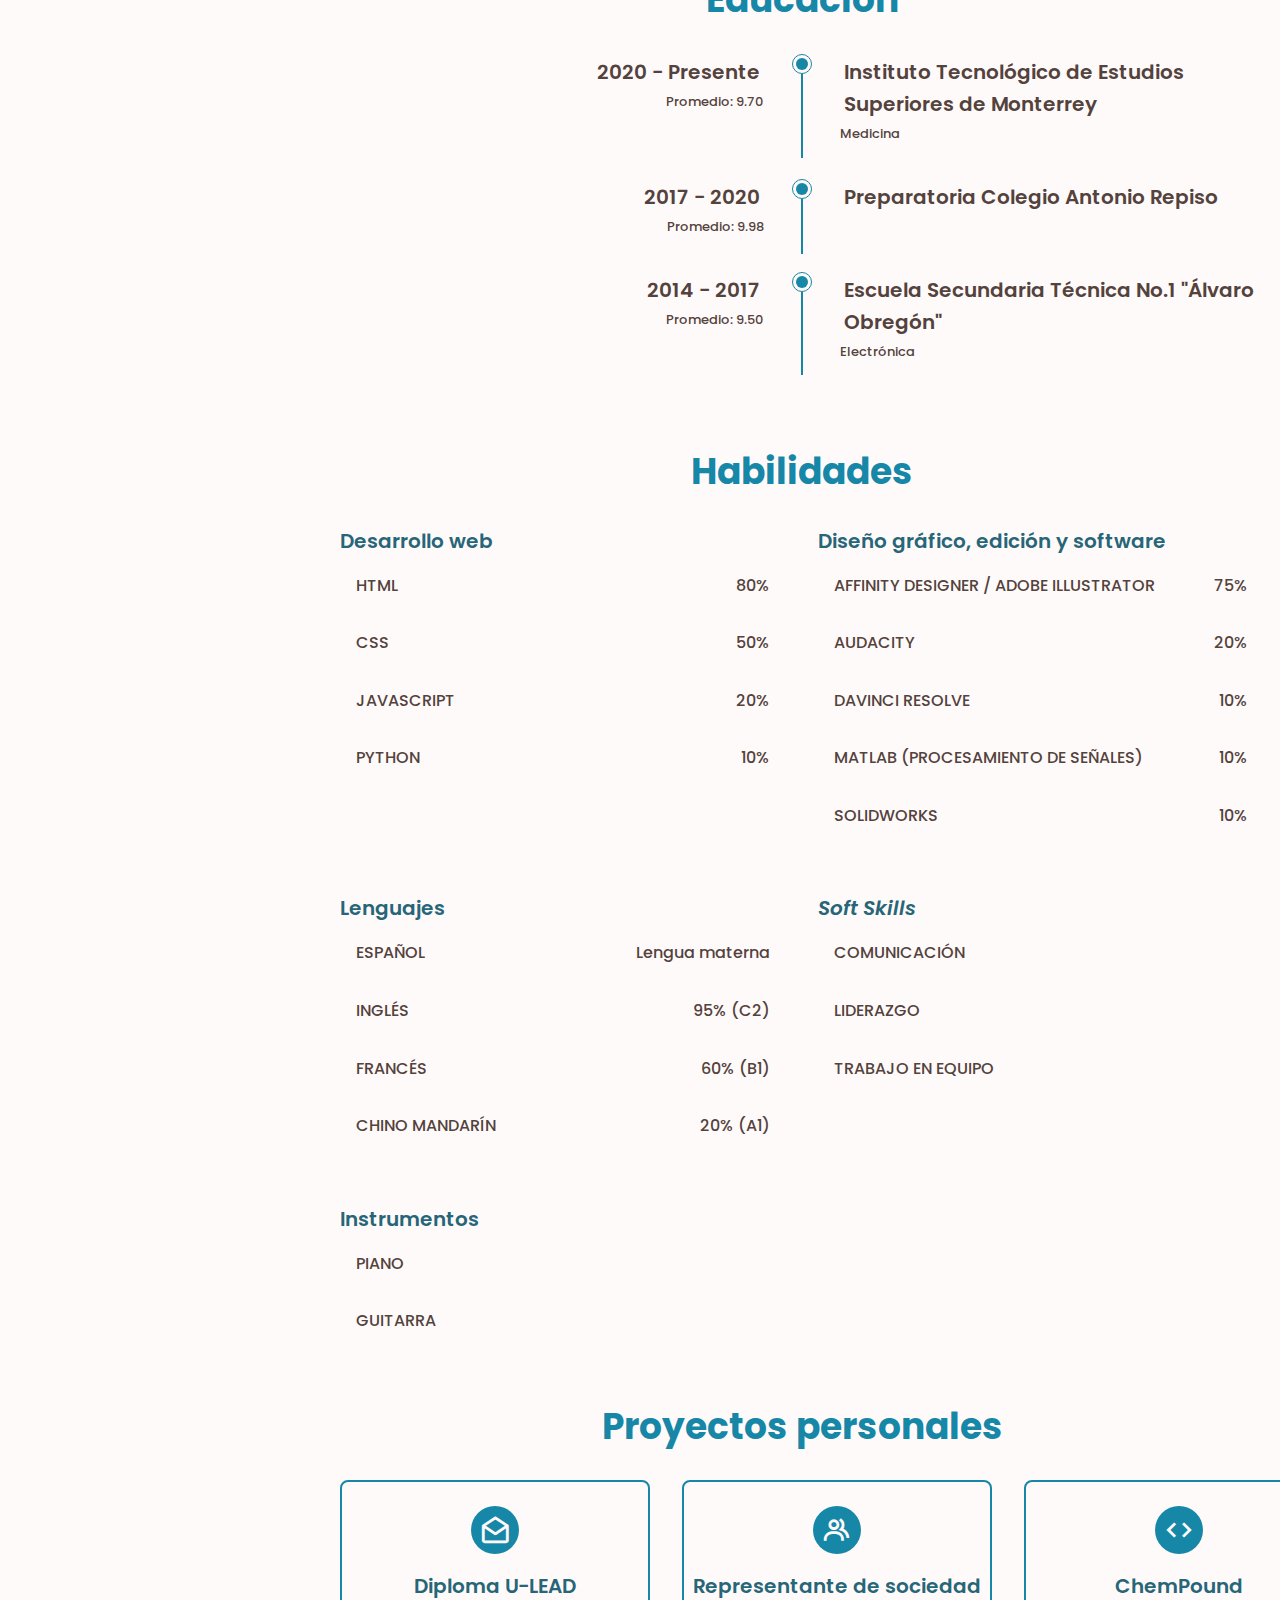
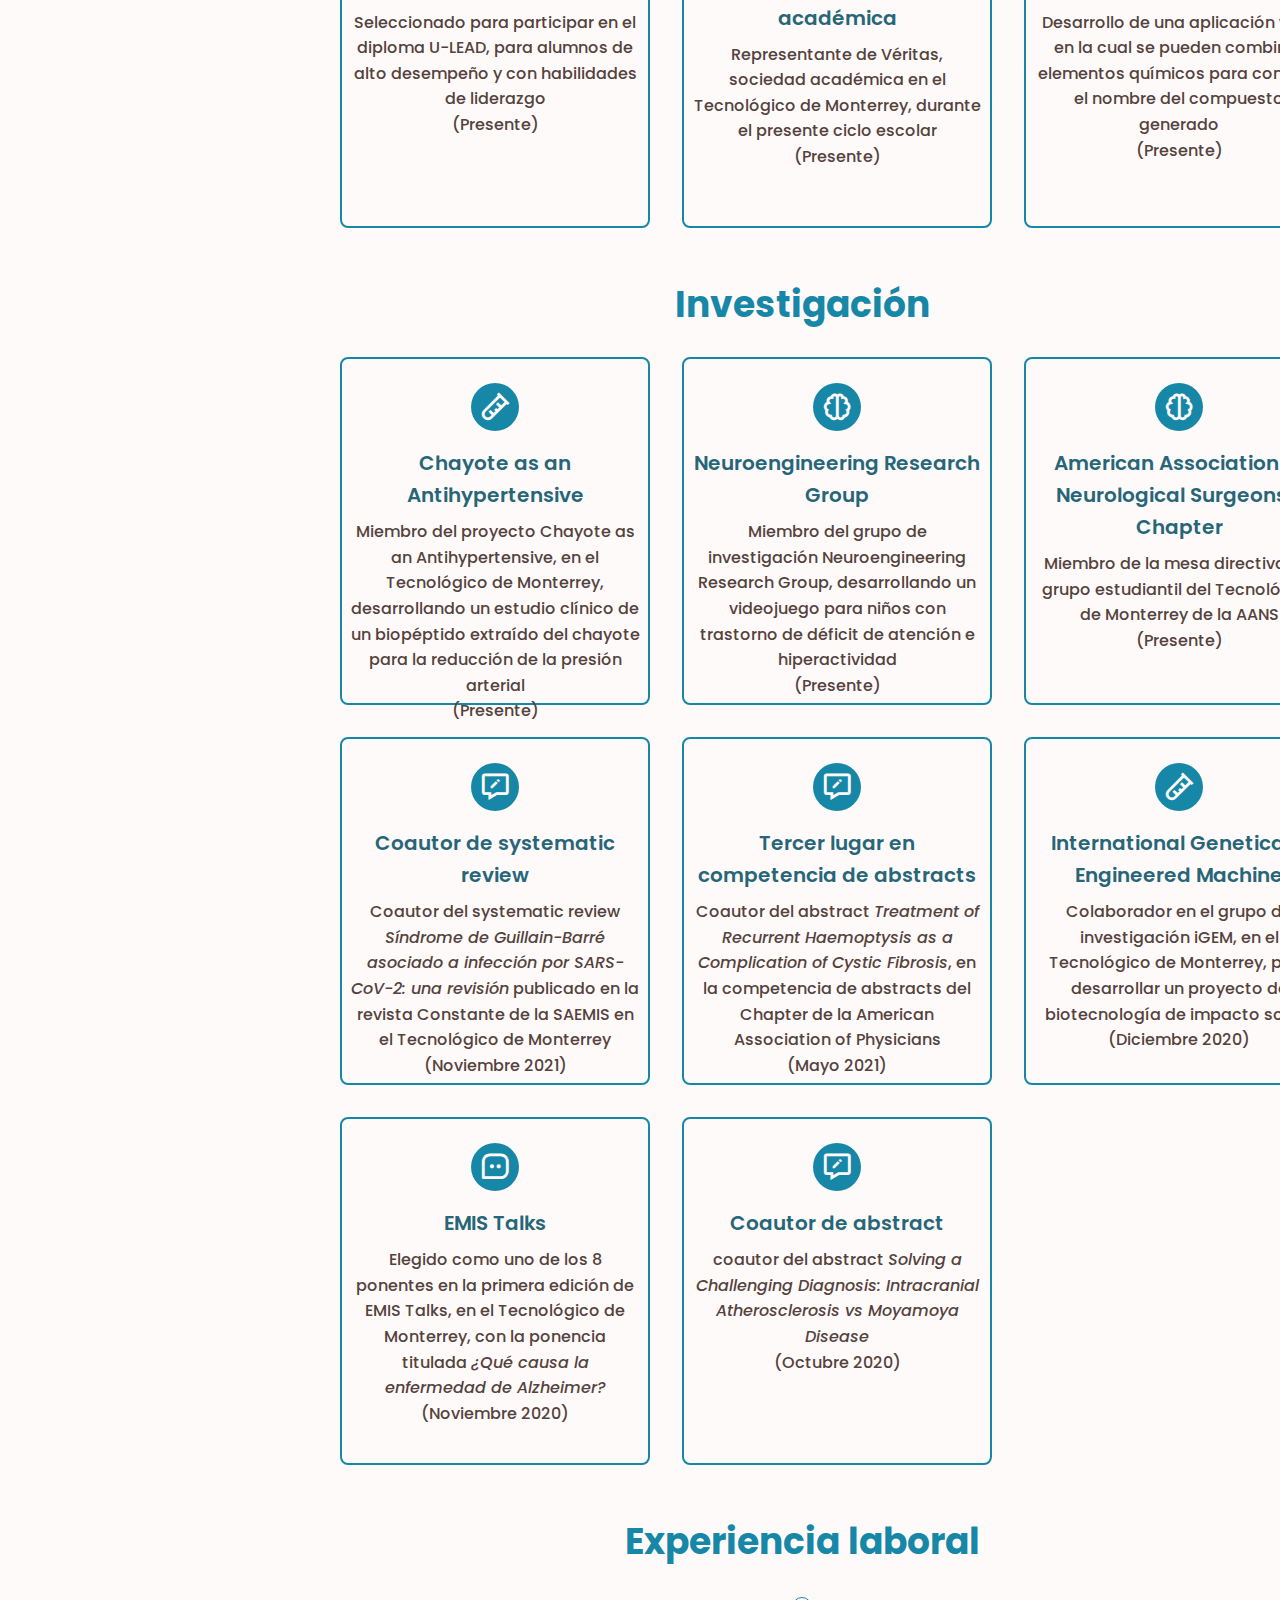
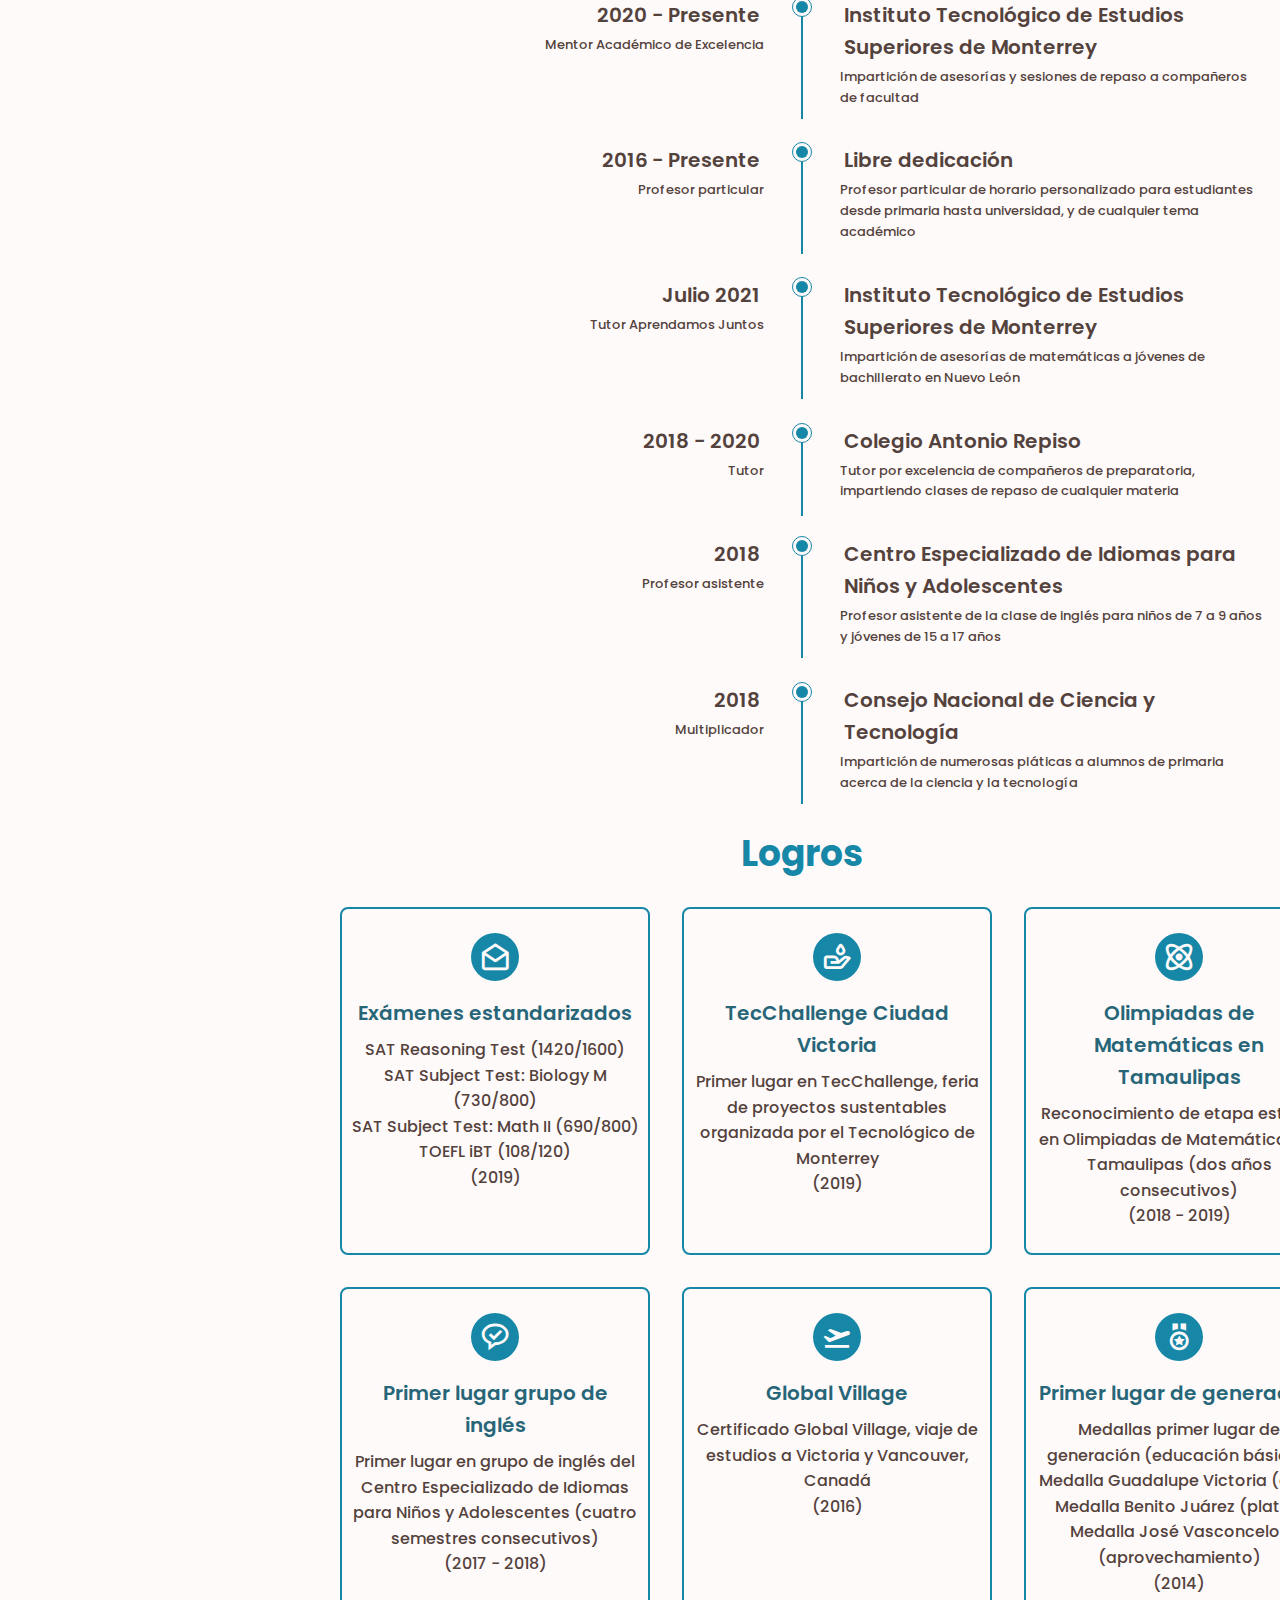
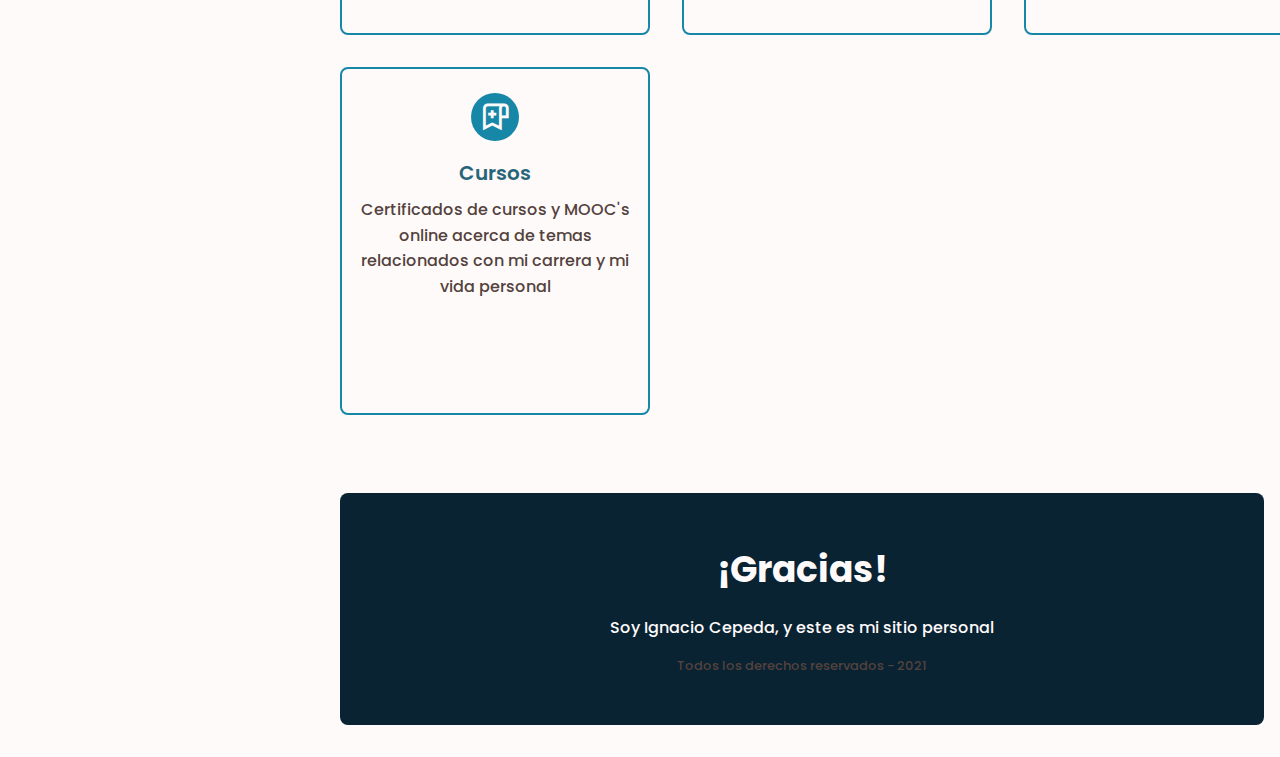
==== commit 5db5a8cc: "Add Research Experience" ====
--- a/index.html
+++ b/index.html
@@ -285,6 +285,17 @@
                 <h2 class="titulo_seccion">Investigación</h2>
                 <div class="contenedor_proyectos bd_grid">
                     <div class="contenido_proyectos">
+                        <a href="" target="_blank">
+                            <i class="bx bx-test-tube icono_proyectos"></i>
+                            <h3 class="titulo_proyectos">Chayote as an Antihypertensive</h3>
+                            <p class="descripcion_proyectos">
+                                Miembro del proyecto Chayote as an Antihypertensive, en el Tecnológico de Monterrey,
+                                desarrollando un estudio clínico de un biopéptido extraído del chayote para la reducción
+                                de la presión arterial <br>(Presente)
+                            </p>
+                        </a>
+                    </div>
+                    <div class="contenido_proyectos">
                         <a href="https://neuroinge.wordpress.com/miembros/" target="_blank">
                             <i class="bx bx-brain icono_proyectos"></i>
                             <h3 class="titulo_proyectos">Neuroengineering Research Group</h3>
@@ -302,6 +313,17 @@
                             <p class="descripcion_proyectos">
                                 Miembro de la mesa directiva del grupo estudiantil del Tecnológico de Monterrey de la
                                 AANS <br>(Presente)
+                            </p>
+                        </a>
+                    </div>
+                    <div class="contenido_proyectos">
+                        <a href="" target="_blank">
+                            <i class="bx bx-message-edit icono_proyectos"></i>
+                            <h3 class="titulo_proyectos">Coautor de systematic review</h3>
+                            <p class="descripcion_proyectos">
+                                Coautor del systematic review <em>Síndrome de Guillain-Barré asociado
+                                a infección por SARS-CoV-2: una revisión</em> publicado en la revista Constante
+                                de la SAEMIS en el Tecnológico de Monterrey <br>(Noviembre 2021)
                             </p>
                         </a>
                     </div>
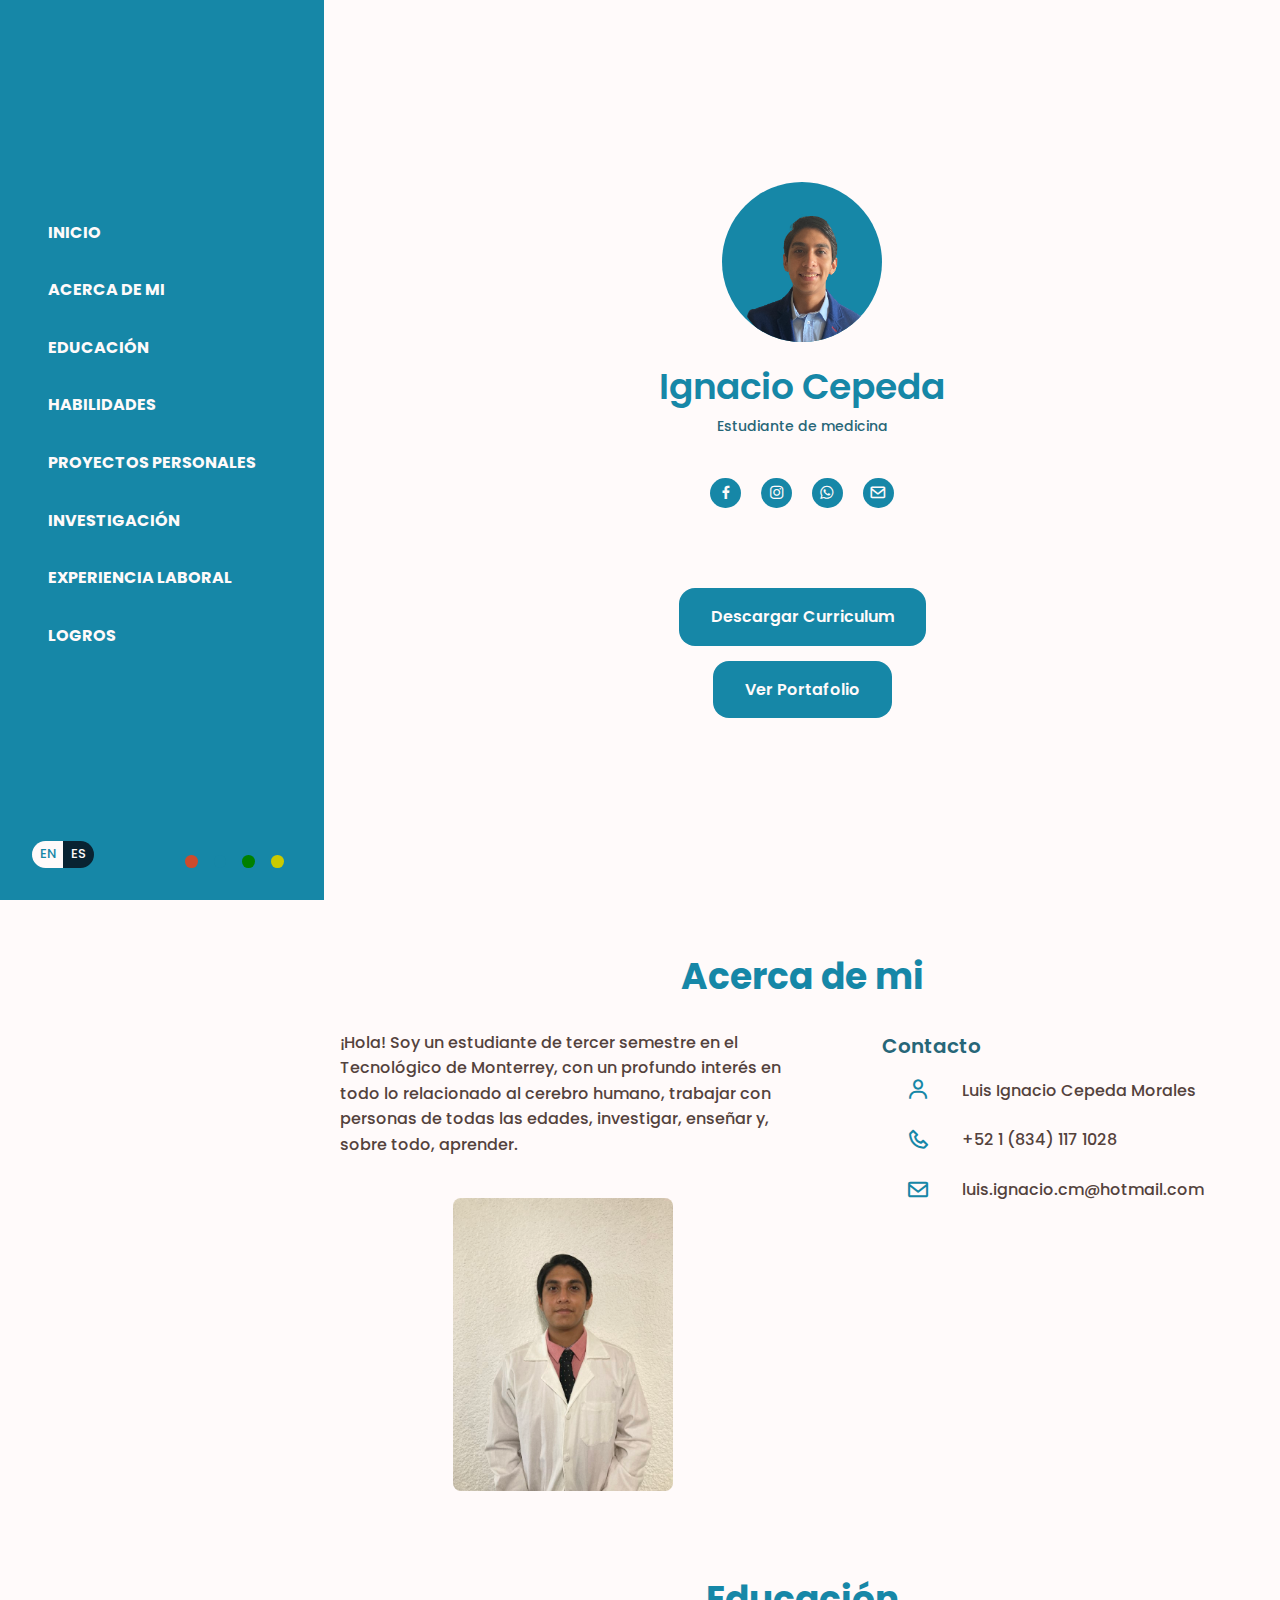
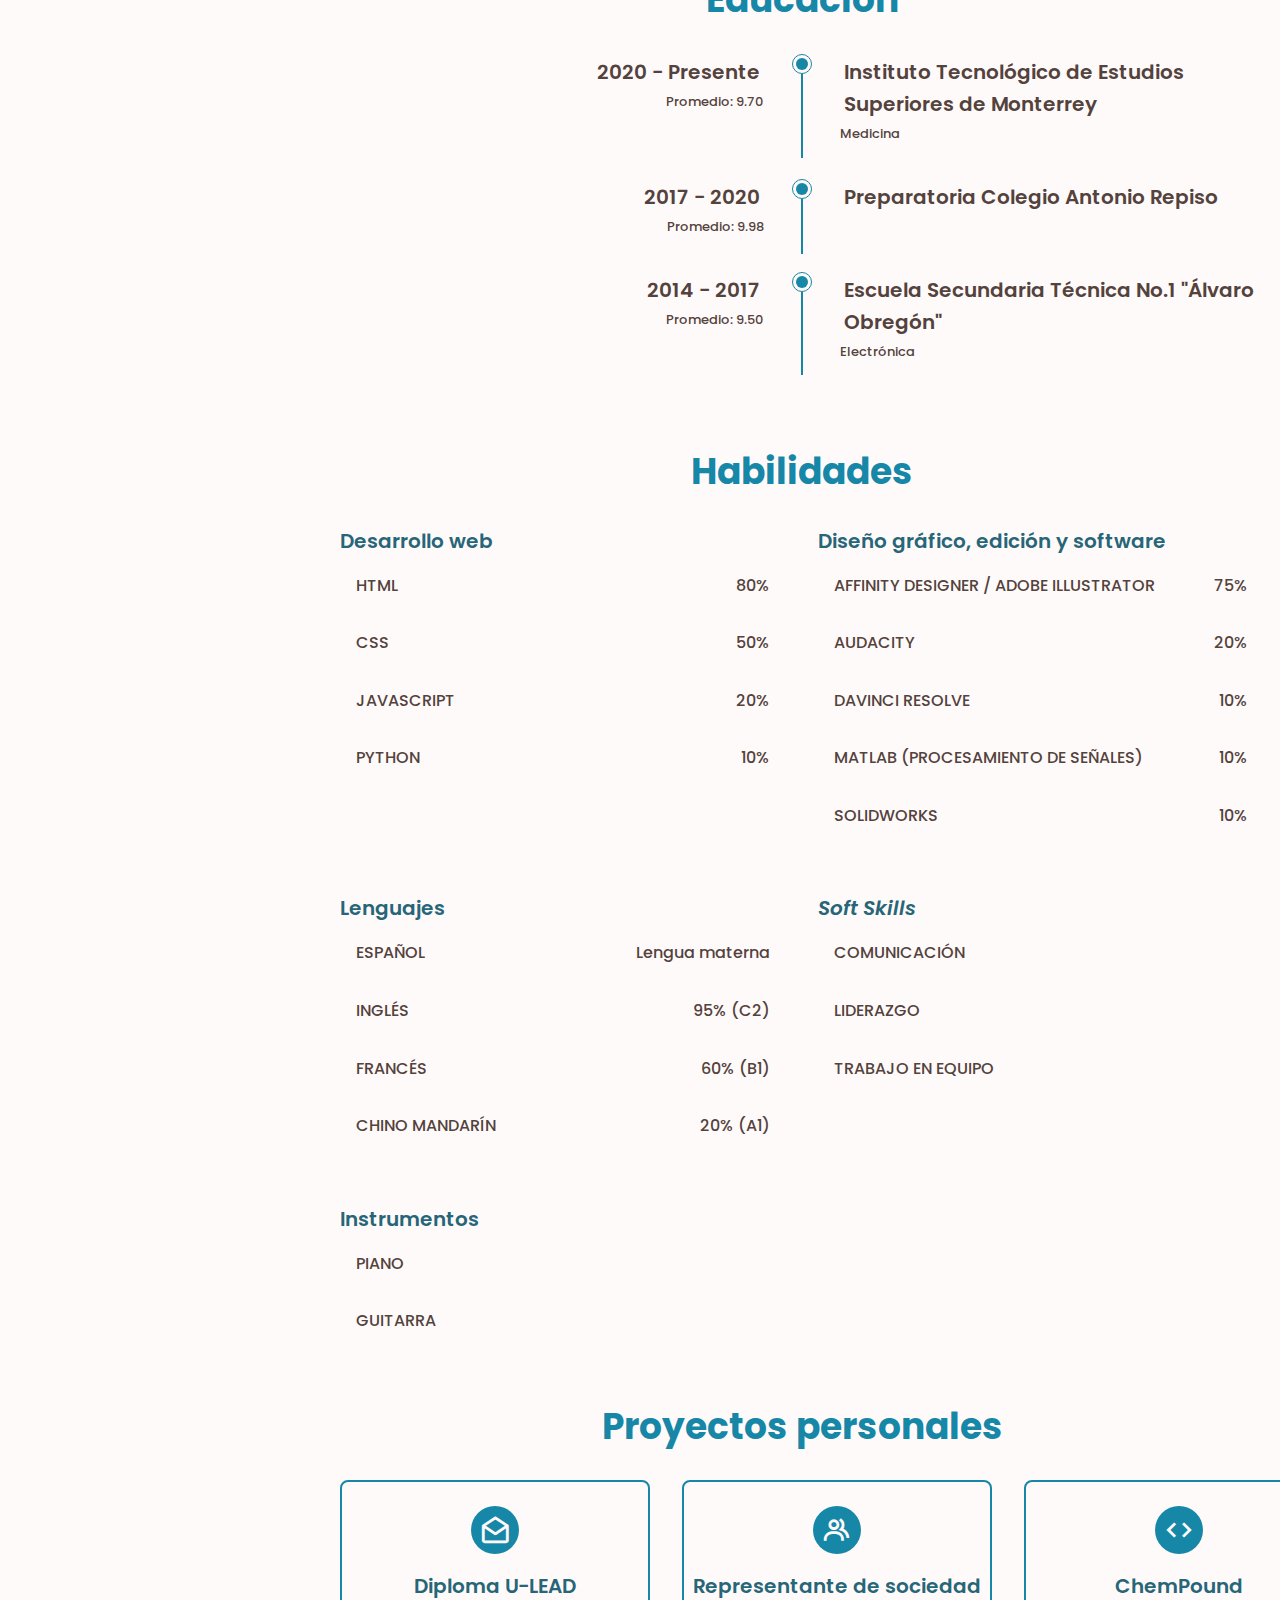
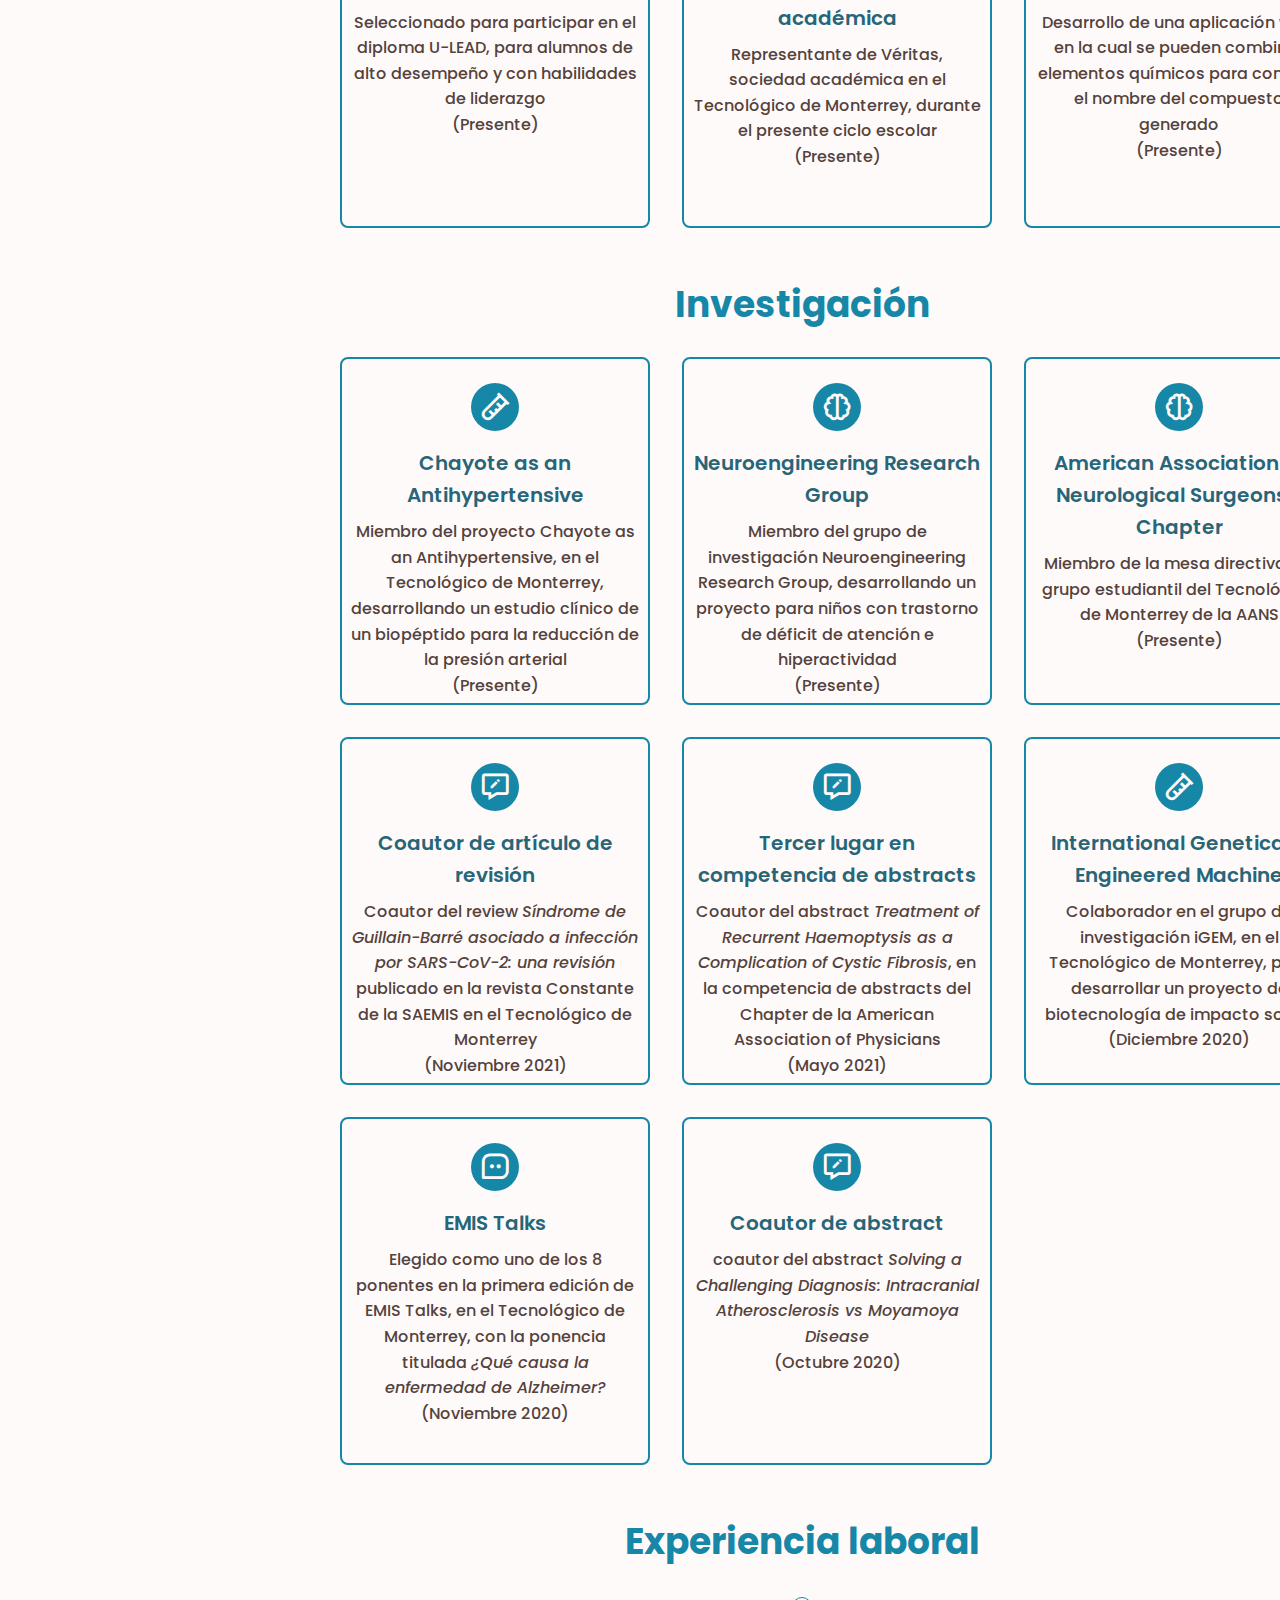
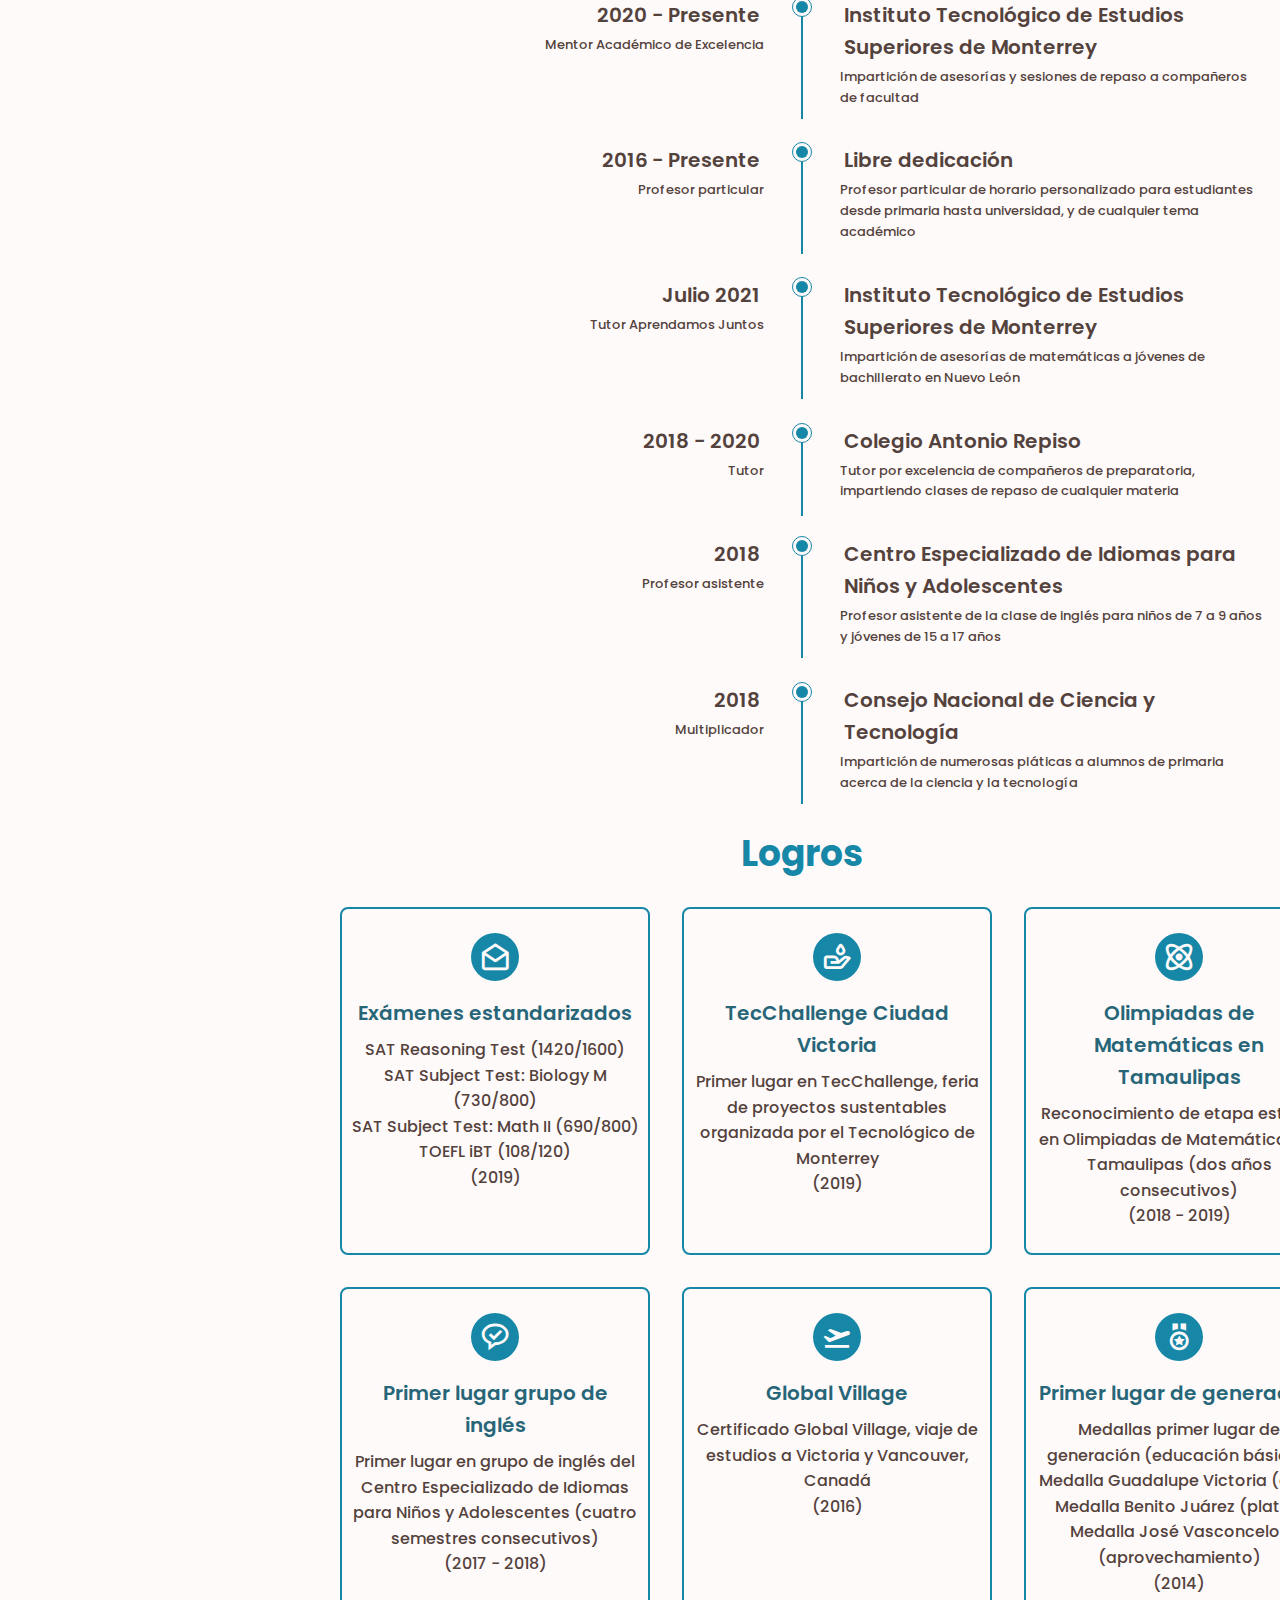
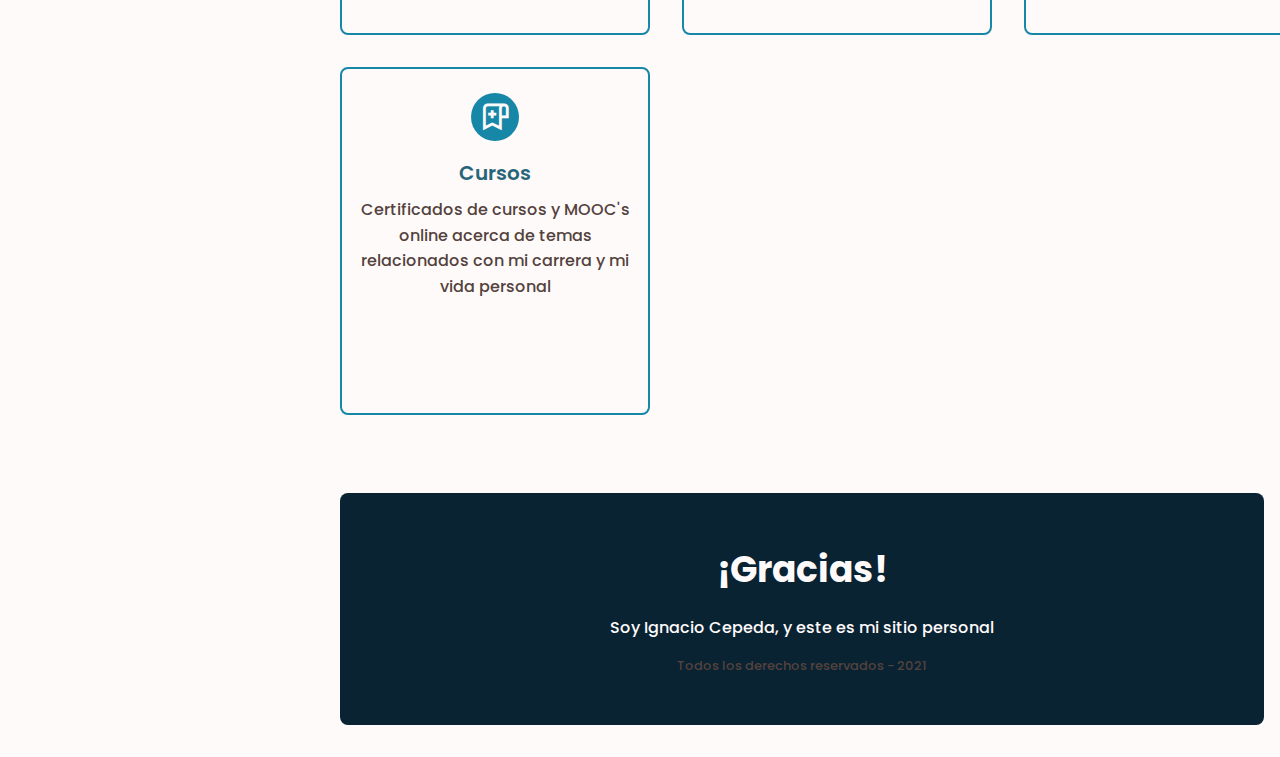
==== commit 9013561f: "Update Curriculum to December 2021" ====
--- a/index.html
+++ b/index.html
@@ -66,7 +66,7 @@
                             <a href="mailto:luis.ignacio.cm@hotmail.com?Subject=Hola,+Ignacio" target="_blank"
                                class="link_red_social"><i class='bx bx-envelope'></i></a>
                         </div>
-                        <a href="CURRICULUM%20VITAE%202021-Q3.pdf" target="_blank" class="boton boton_descargar">Descargar
+                        <a href="CURRICULUM%20VITAE%202021-DIC.pdf" target="_blank" class="boton boton_descargar">Descargar
                             Curriculum</a>
                         <a href="https://www.behance.net/luisignacio02" target="_blank" class="boton boton_descargar portafolio">Ver
                             Portafolio</a>
@@ -290,7 +290,7 @@
                             <h3 class="titulo_proyectos">Chayote as an Antihypertensive</h3>
                             <p class="descripcion_proyectos">
                                 Miembro del proyecto Chayote as an Antihypertensive, en el Tecnológico de Monterrey,
-                                desarrollando un estudio clínico de un biopéptido extraído del chayote para la reducción
+                                desarrollando un estudio clínico de un biopéptido para la reducción
                                 de la presión arterial <br>(Presente)
                             </p>
                         </a>
@@ -301,7 +301,7 @@
                             <h3 class="titulo_proyectos">Neuroengineering Research Group</h3>
                             <p class="descripcion_proyectos">
                                 Miembro del grupo de investigación Neuroengineering Research
-                                Group, desarrollando un videojuego para niños con trastorno
+                                Group, desarrollando un proyecto para niños con trastorno
                                 de déficit de atención e hiperactividad <br>(Presente)
                             </p>
                         </a>
@@ -319,9 +319,9 @@
                     <div class="contenido_proyectos">
                         <a href="" target="_blank">
                             <i class="bx bx-message-edit icono_proyectos"></i>
-                            <h3 class="titulo_proyectos">Coautor de systematic review</h3>
-                            <p class="descripcion_proyectos">
-                                Coautor del systematic review <em>Síndrome de Guillain-Barré asociado
+                            <h3 class="titulo_proyectos">Coautor de artículo de revisión</h3>
+                            <p class="descripcion_proyectos">
+                                Coautor del review <em>Síndrome de Guillain-Barré asociado
                                 a infección por SARS-CoV-2: una revisión</em> publicado en la revista Constante
                                 de la SAEMIS en el Tecnológico de Monterrey <br>(Noviembre 2021)
                             </p>
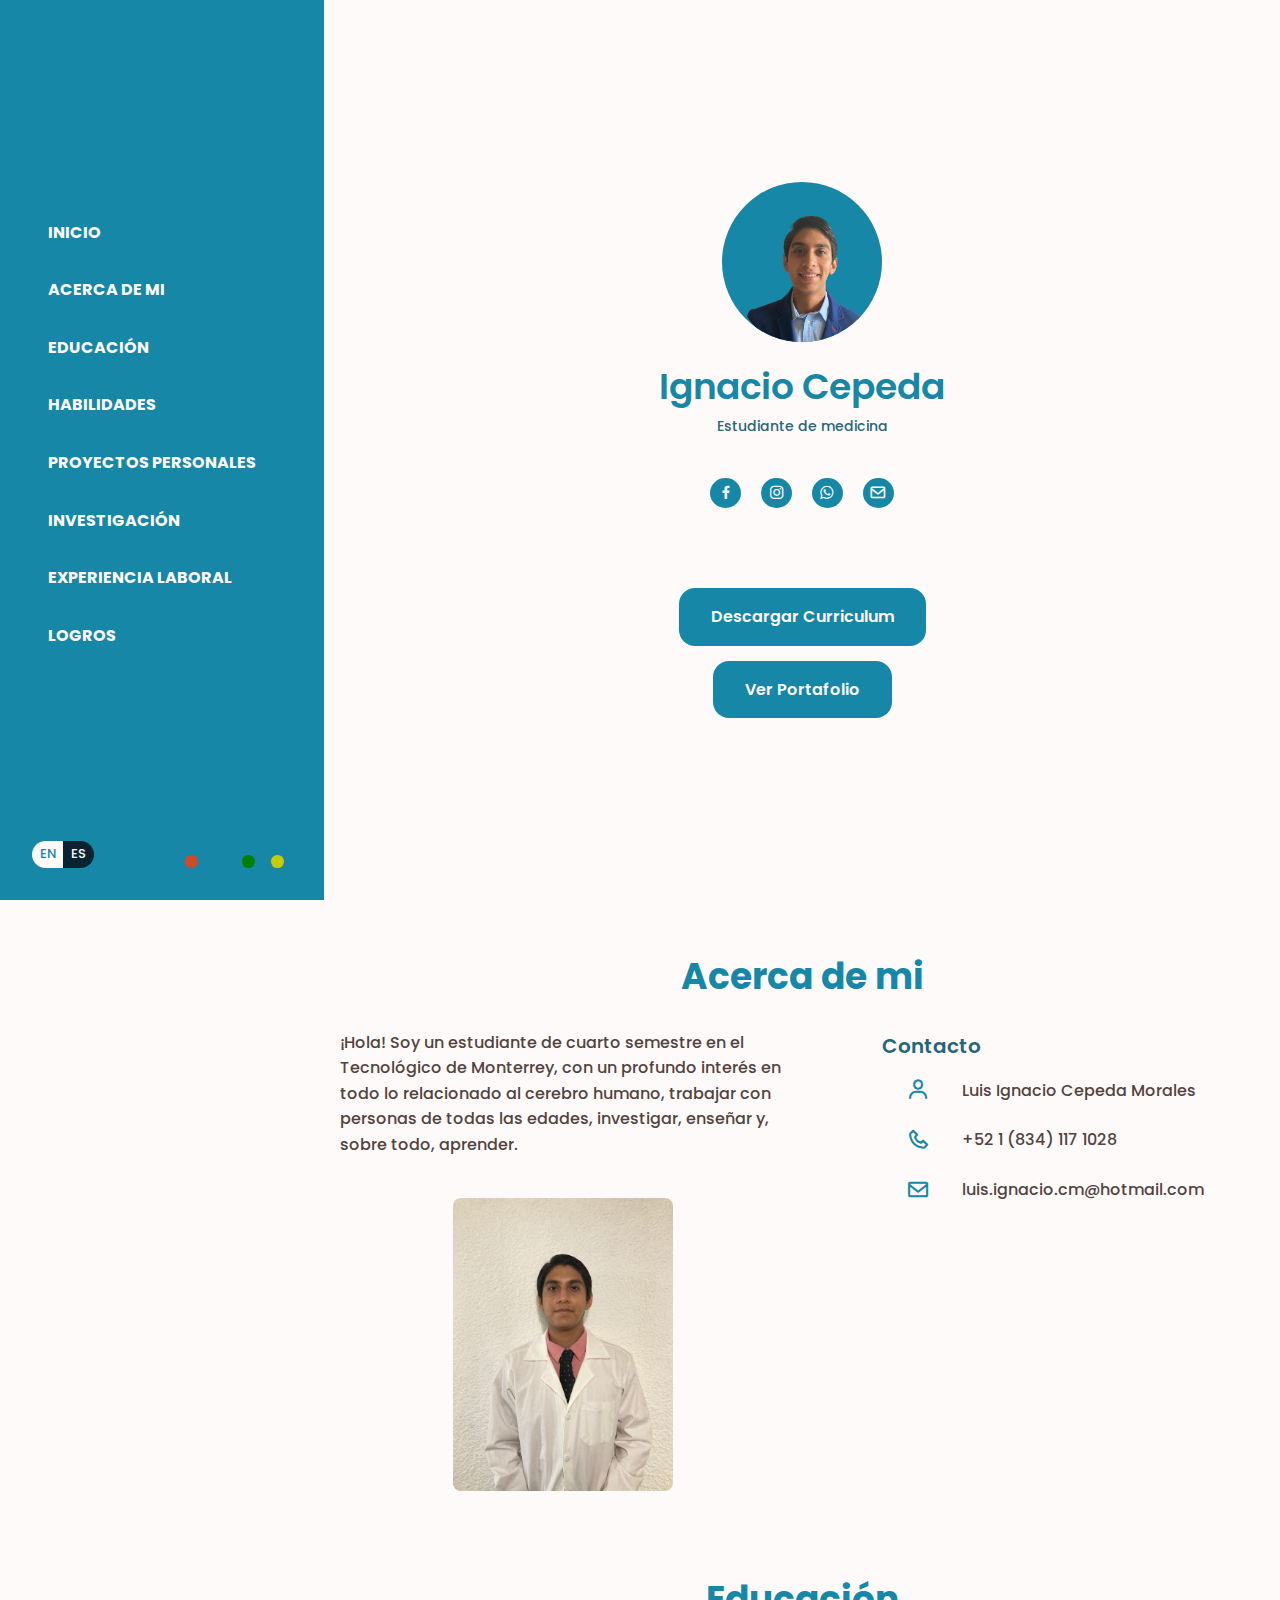
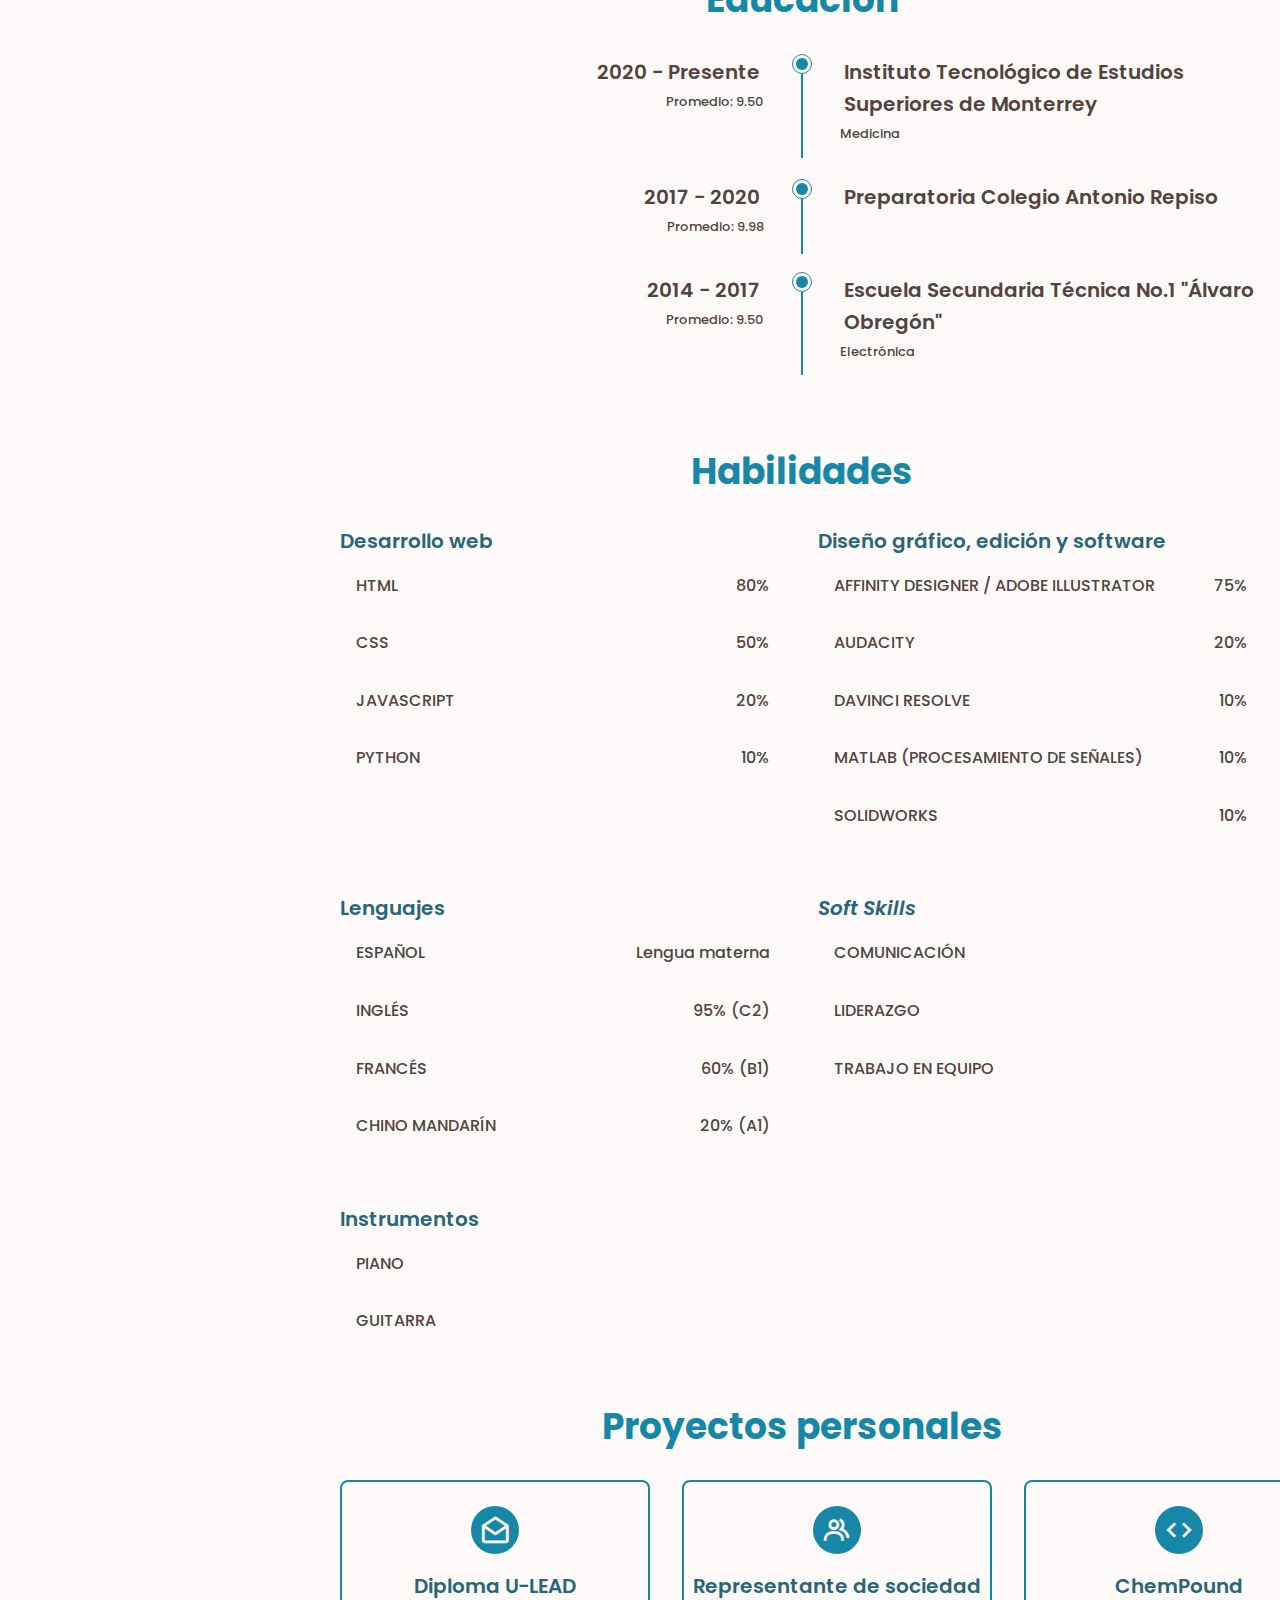
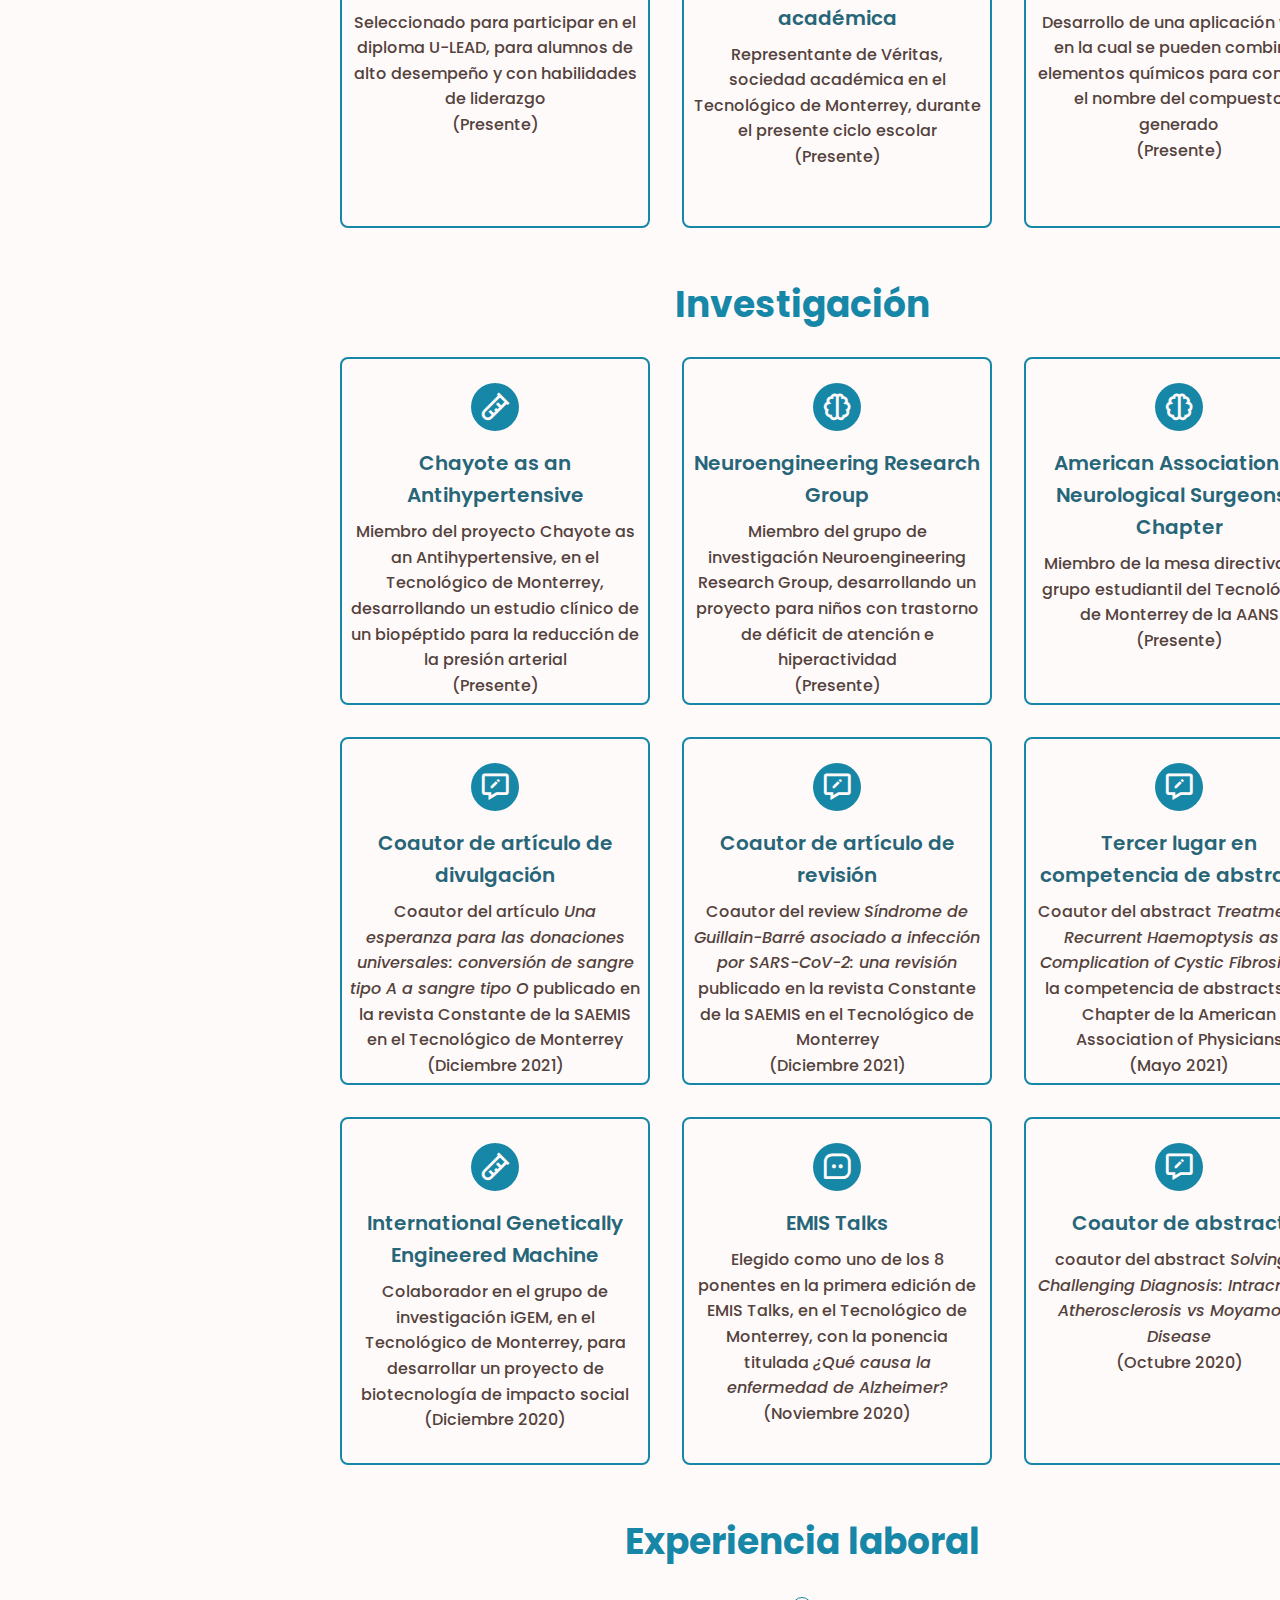
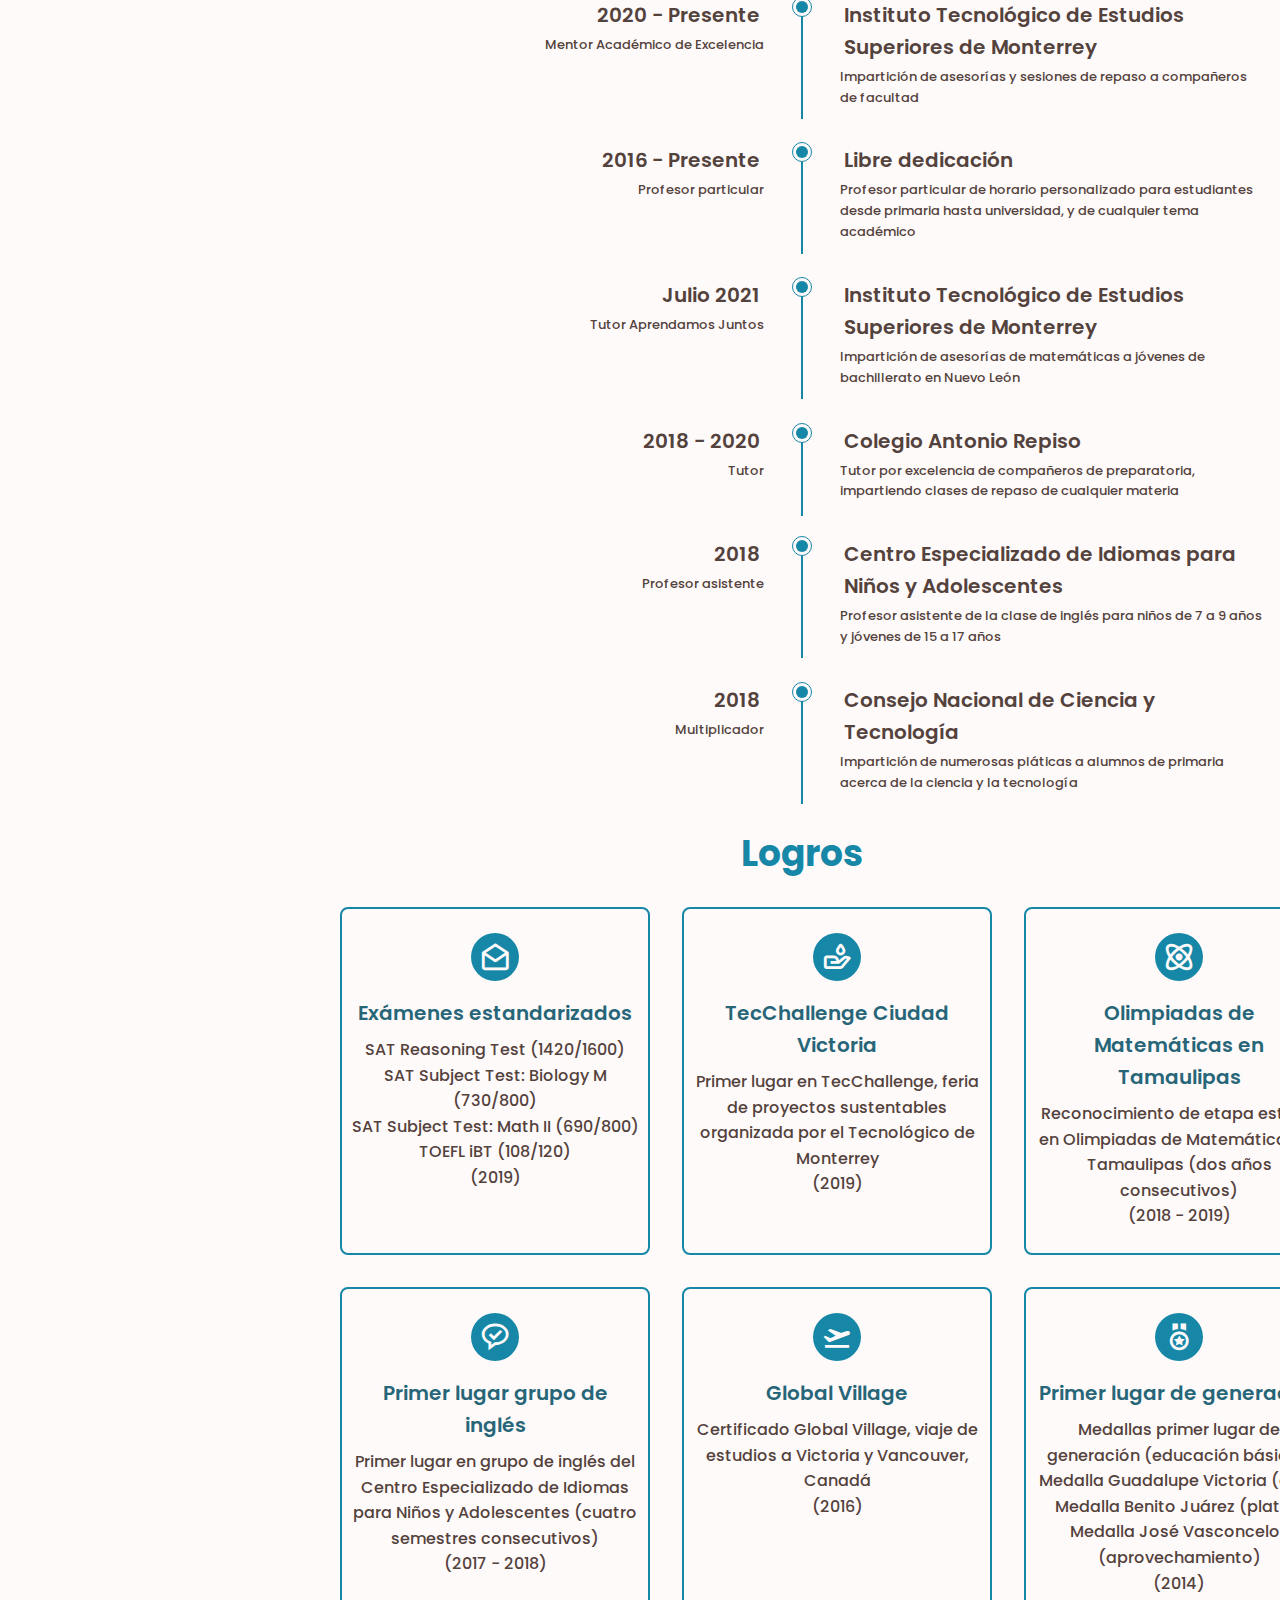
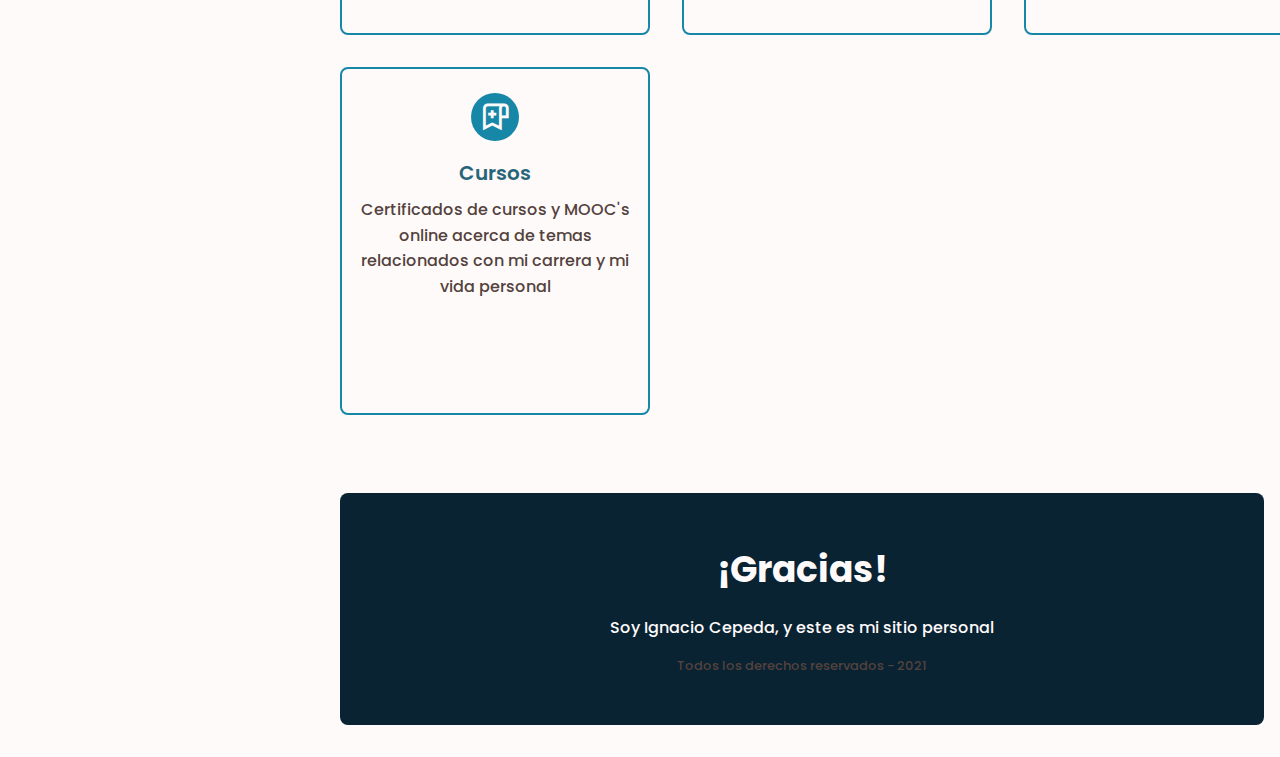
==== commit 91dd375e: "Update Curriculum to December 2021" ====
--- a/index.html
+++ b/index.html
@@ -78,7 +78,7 @@
                 <div class="contenedor_acerca_de bd_grid">
                     <div class="datos_acerca_de">
                         <p class="descripcion">
-                            ¡Hola! Soy un estudiante de tercer semestre en el Tecnológico de Monterrey, con un profundo
+                            ¡Hola! Soy un estudiante de cuarto semestre en el Tecnológico de Monterrey, con un profundo
                             interés en todo lo
                             relacionado al cerebro humano, trabajar con personas de todas las edades, investigar,
                             enseñar y,
@@ -108,7 +108,7 @@
                     <div class="contenido_educacion">
                         <div>
                             <h3 class="agno">2020 - Presente</h3>
-                            <span class="promedio">Promedio: 9.70</span>
+                            <span class="promedio">Promedio: 9.50</span>
                         </div>
                         <div class="tiempo_educacion">
                             <span class="circulo_educacion"></span>
@@ -317,13 +317,24 @@
                         </a>
                     </div>
                     <div class="contenido_proyectos">
-                        <a href="" target="_blank">
+                        <a href="https://issuu.com/saemismty/docs/constante_final_compressed?utm_source=issuu&utm_medium=Revista&utm_campaign=Constante_revista" target="_blank">
+                            <i class="bx bx-message-edit icono_proyectos"></i>
+                            <h3 class="titulo_proyectos">Coautor de artículo de divulgación</h3>
+                            <p class="descripcion_proyectos">
+                                Coautor del artículo <em>Una esperanza para las donaciones universales: conversión de sangre
+                                tipo A a sangre tipo O</em> publicado en la revista Constante
+                                de la SAEMIS en el Tecnológico de Monterrey <br>(Diciembre 2021)
+                            </p>
+                        </a>
+                    </div>
+                    <div class="contenido_proyectos">
+                        <a href="https://issuu.com/saemismty/docs/constante_final_compressed?utm_source=issuu&utm_medium=Revista&utm_campaign=Constante_revista" target="_blank">
                             <i class="bx bx-message-edit icono_proyectos"></i>
                             <h3 class="titulo_proyectos">Coautor de artículo de revisión</h3>
                             <p class="descripcion_proyectos">
                                 Coautor del review <em>Síndrome de Guillain-Barré asociado
                                 a infección por SARS-CoV-2: una revisión</em> publicado en la revista Constante
-                                de la SAEMIS en el Tecnológico de Monterrey <br>(Noviembre 2021)
+                                de la SAEMIS en el Tecnológico de Monterrey <br>(Diciembre 2021)
                             </p>
                         </a>
                     </div>
